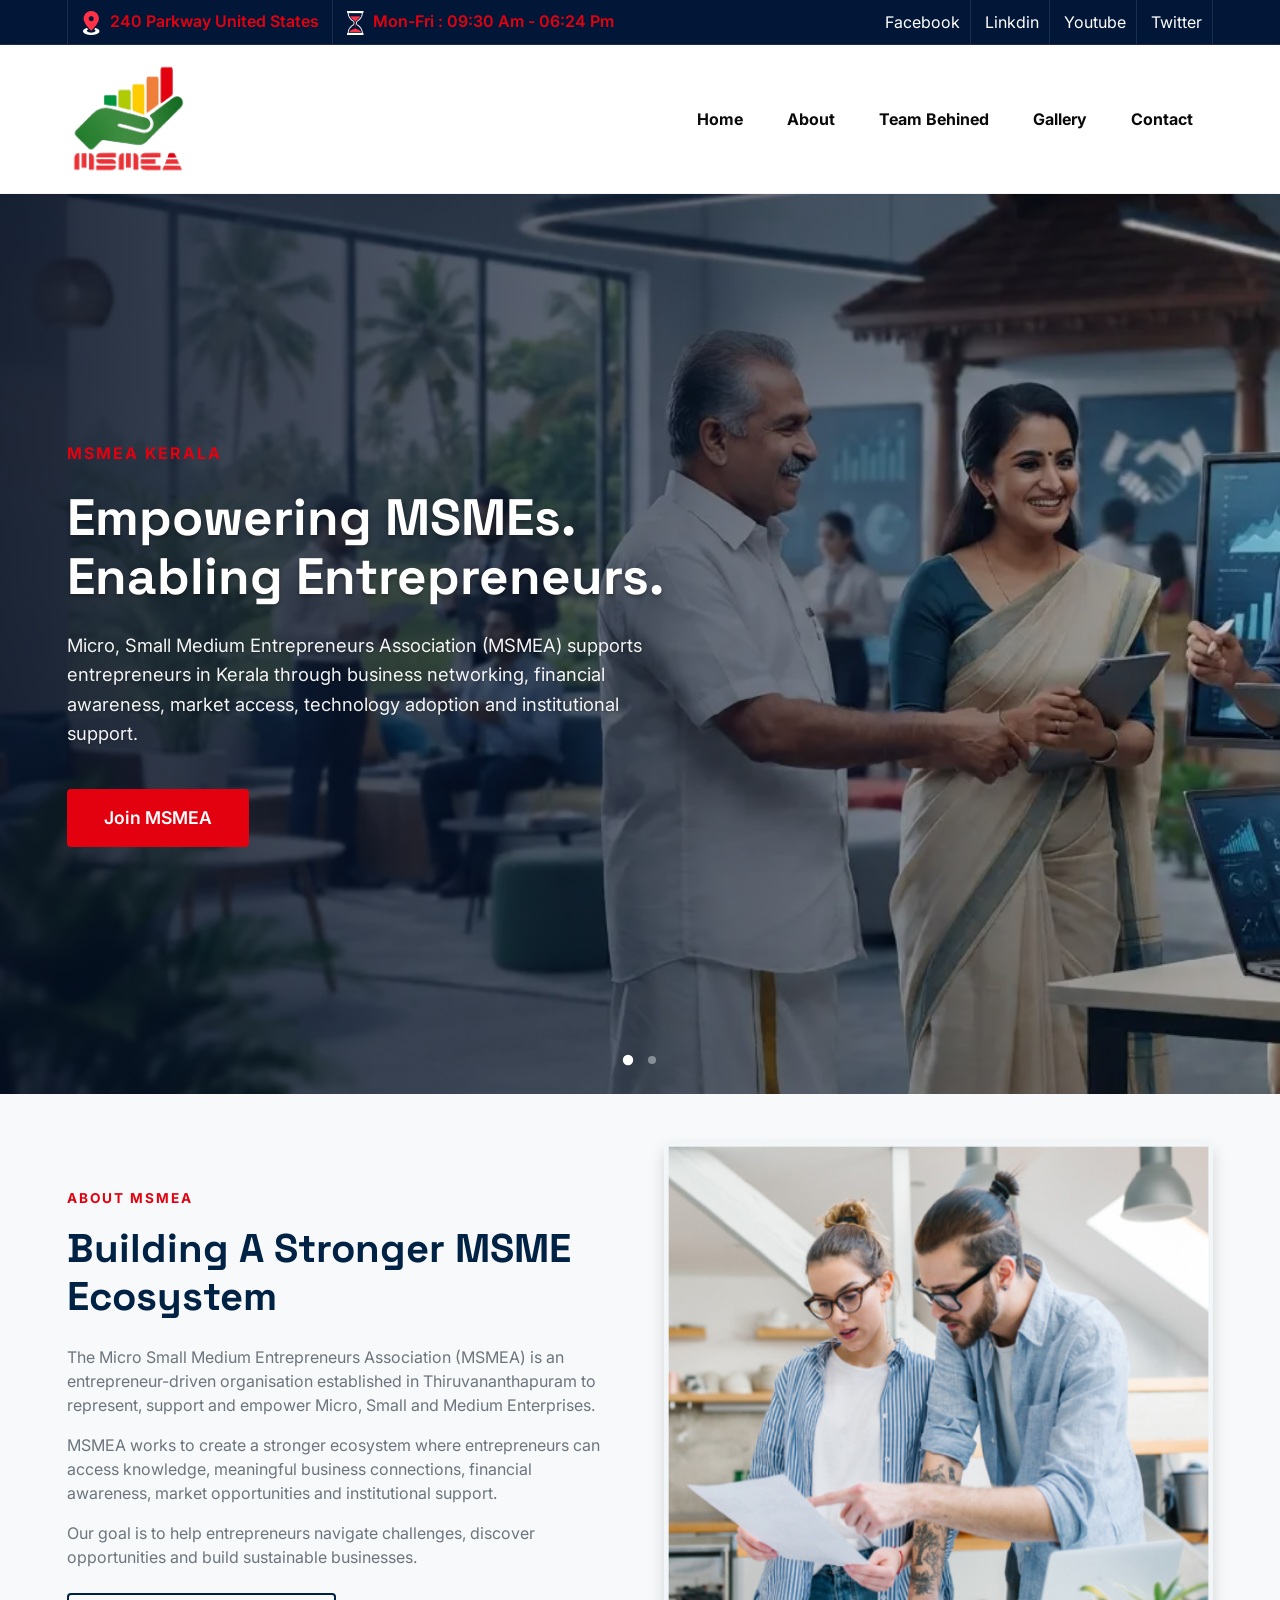
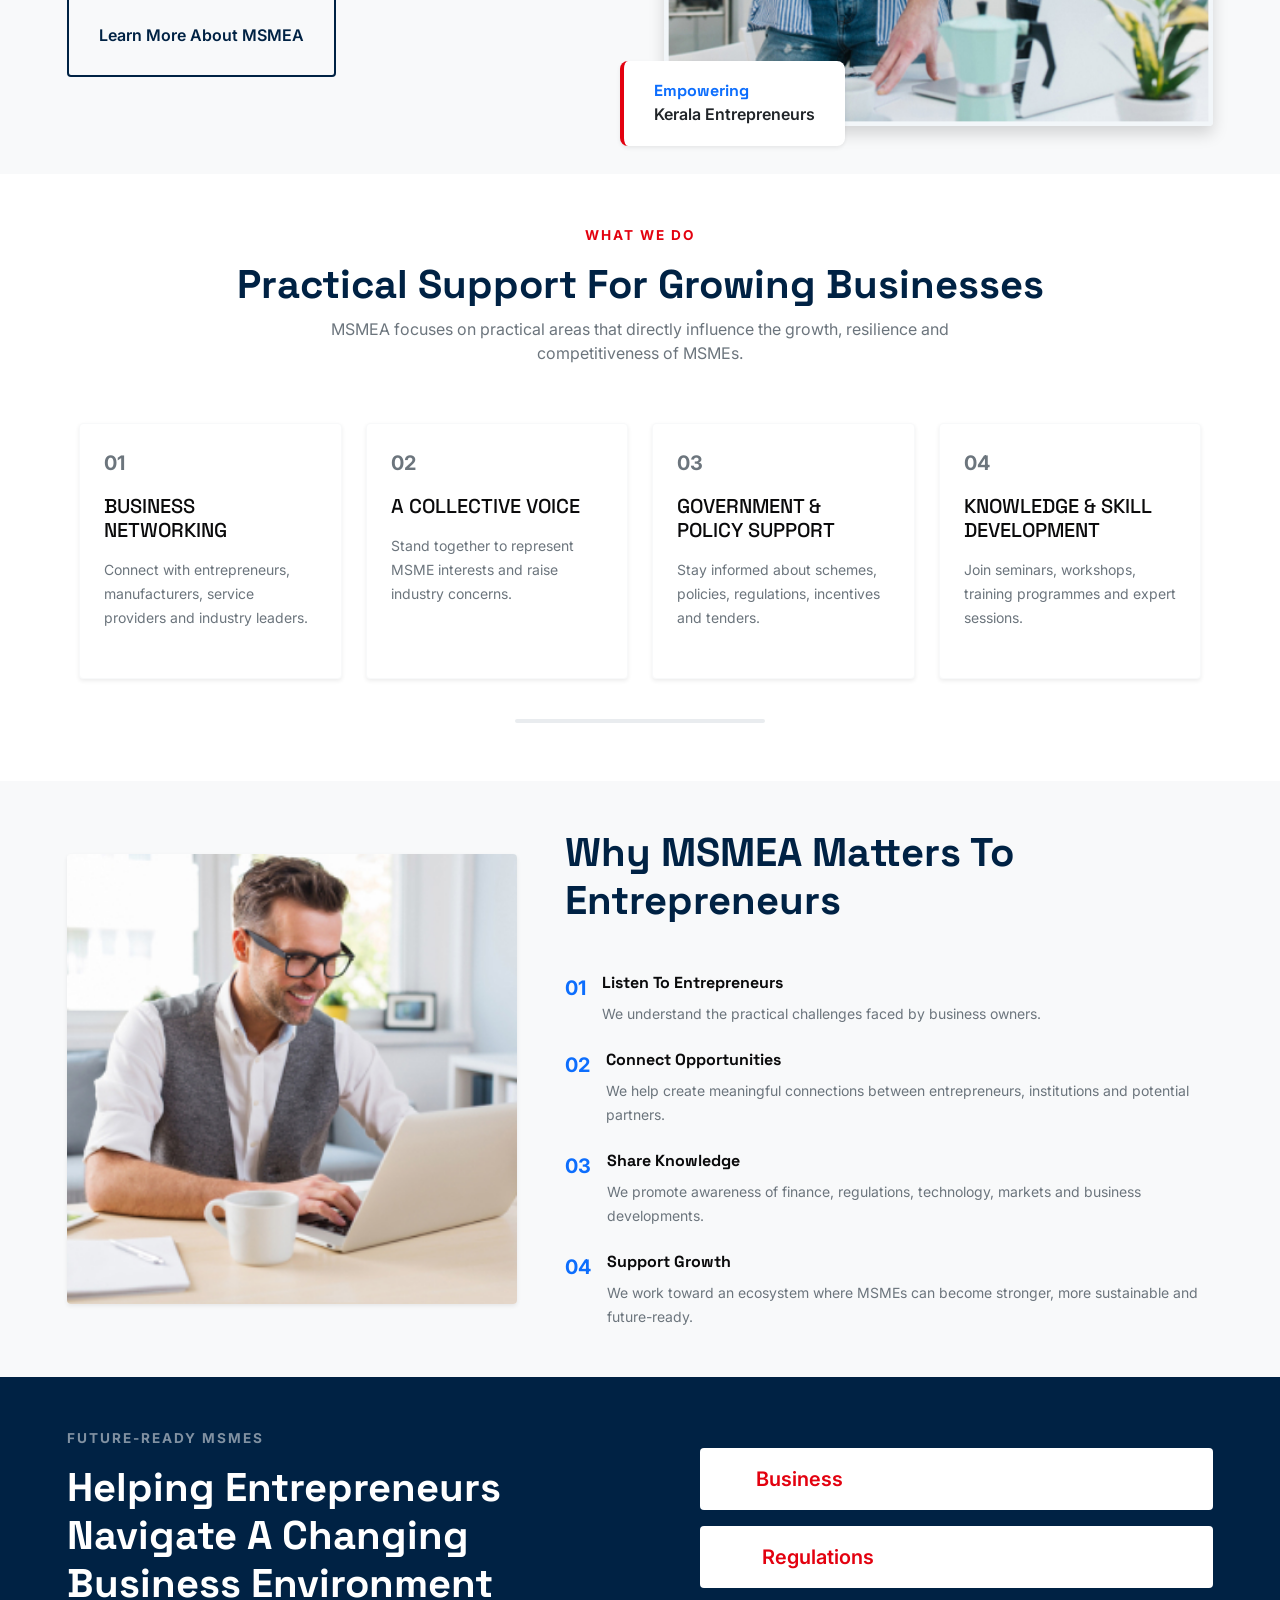
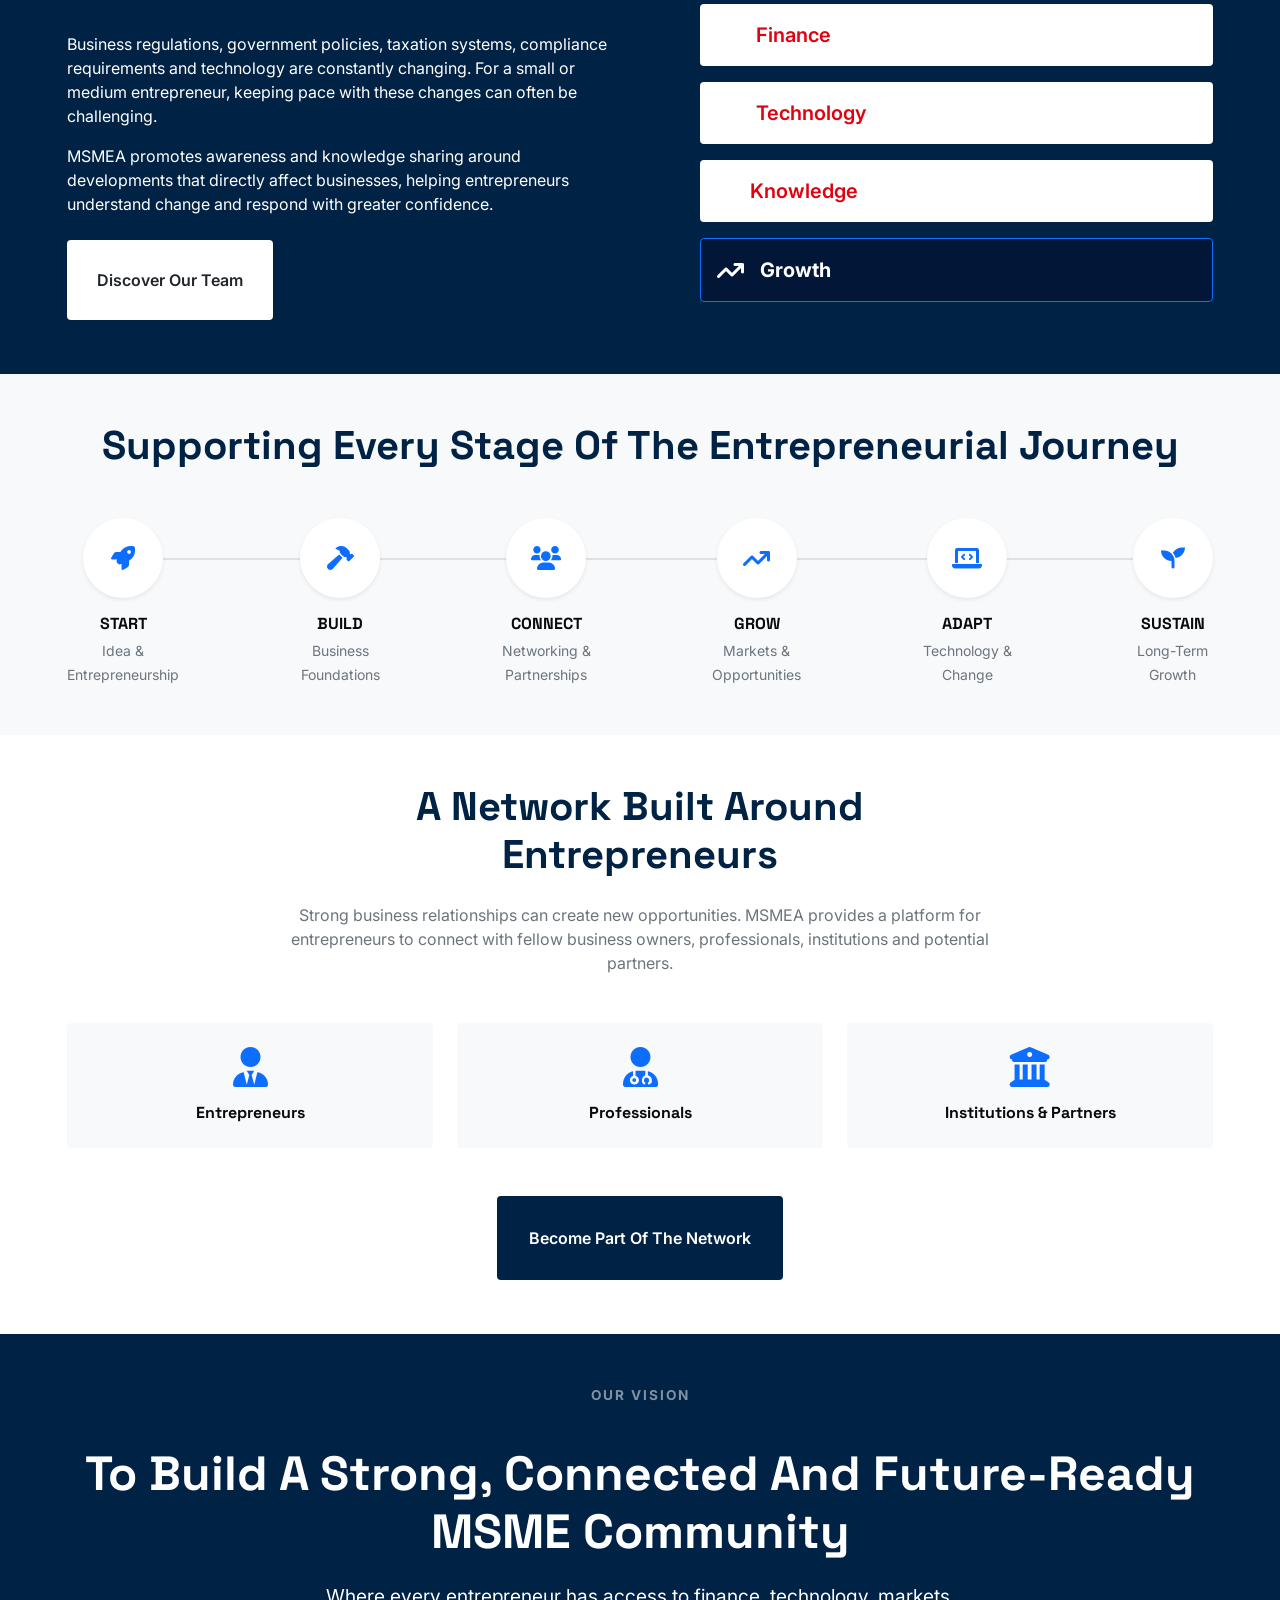
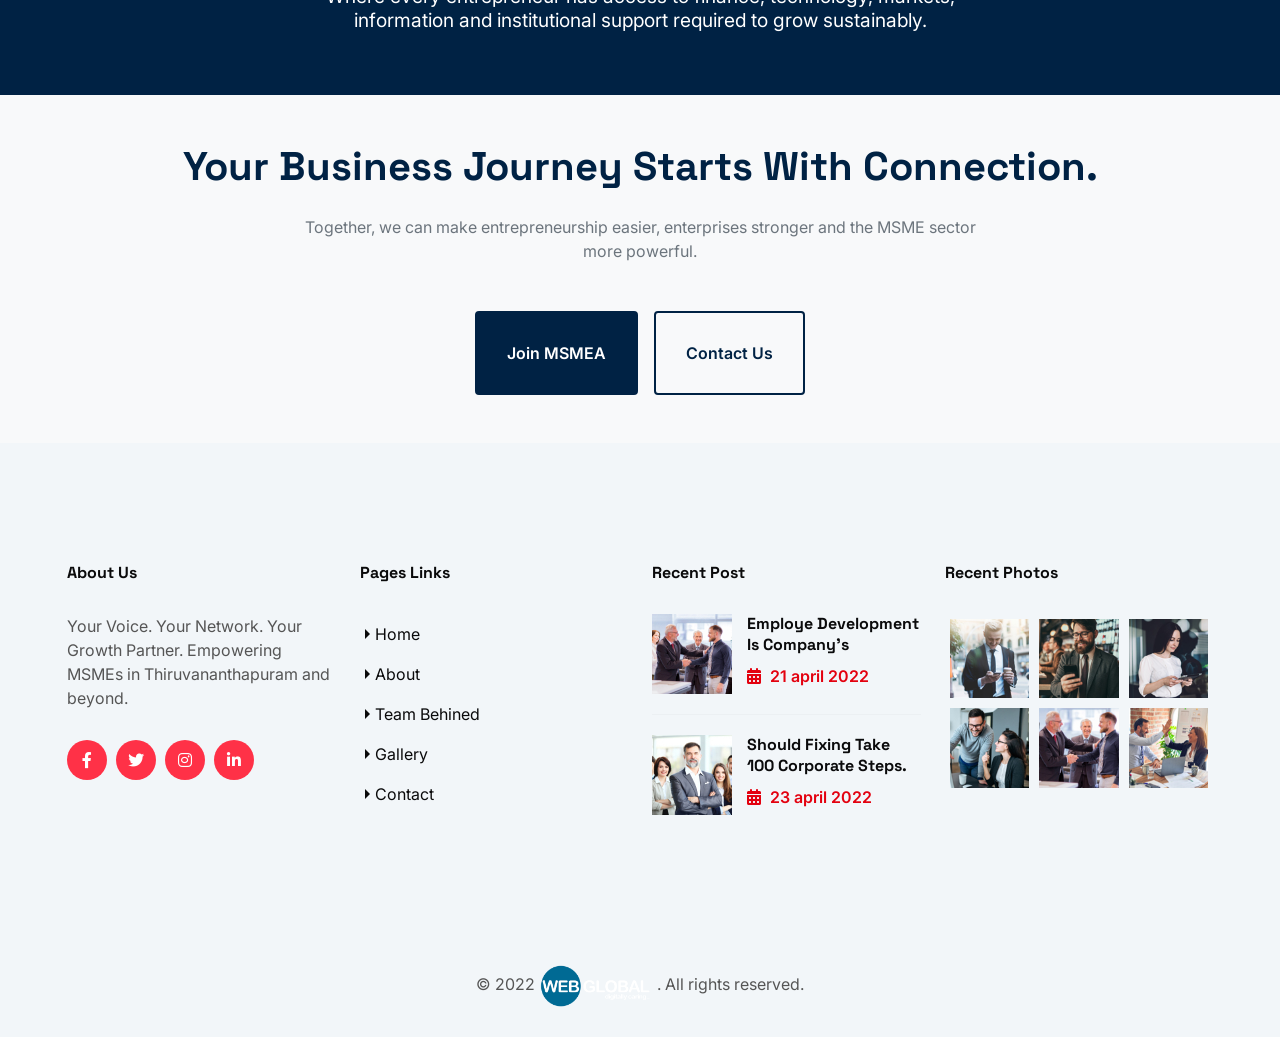
==== index.html @ 02229174 "Initial commit" ====
<!DOCTYPE html>
<html lang="en">


<head>
    <meta charset="UTF-8">
    <meta name="viewport" content="width=device-width, initial-scale=1.0">
    <!-- x-icon -->
    <link rel="shortcut icon" href="assets/images/favicon.png" type="image/x-icon">

    <!-- Other css -->
    <link rel="stylesheet" href="assets/css/animate.css">
    <link rel="stylesheet" href="assets/css/bootstrap.min.css">
    <link rel="stylesheet" href="assets/css/all.min.css">
    <link rel="stylesheet" href="assets/css/swiper.min.css">
    <link rel="stylesheet" href="assets/css/odometer.css">
    <link rel="stylesheet" href="assets/css/lightcase.css">
    <link rel="stylesheet" href="assets/css/style.css">
    <link rel="stylesheet" href="assets/css/styles.css">
    <link rel="stylesheet" href="assets/css/home-modern.css">
    <link href="https://unpkg.com/aos@2.3.1/dist/aos.css" rel="stylesheet">
    <title>MSME</title>
</head>

<body>
    <!-- preloader start here -->
    <div class="preloader">
        <div class="preloader-inner">
            <div class="preloader-icon">
                <span></span>
                <span></span>
            </div>
        </div>
    </div>
    <!-- preloader ending here -->



    <!-- ==========Header Section Starts Here========== -->
    <header class="header header__one header__three">
        <div class="header__top">
            <div class="container">
                <div class="row align-items-center">
                    <div class="col-xl-6 col-12">
                        <div class="info">
                            <ul>
                                <li>
                                    <img src="assets/images/header/icon/01.png" alt="icon" />
                                    <span>240 Parkway United States</span>
                                </li>
                                <li>
                                    <img src="assets/images/header/icon/02.png" alt="icon" />
                                    <span>Mon-Fri : 09:30 Am - 06:24 Pm</span>
                                </li>
                            </ul>
                        </div>
                    </div>
                    <div class="col-xl-6 col-12">
                        <div class="social text-xl-end">
                            <ul>
                                <li><a href="#">facebook</a></li>
                                <li><a href="#">linkdin</a></li>
                                <li><a href="#">youtube</a></li>
                                <li><a href="#">twitter</a></li>
                            </ul>
                        </div>
                    </div>
                </div>
            </div>
        </div>
        <div class="header__bottom">
            <div class="container">
                <div class="area">
                    <div class="logo">
                        <a href="index.html"><img src="assets/images/msma-logo.png" alt="logo" /></a>
                    </div>
                    <div class="main-menu">
                        <div class="menu">
                            <ul>
                                <li>
                                    <a href="index.html" class="active">Home</a>

                                </li>
                                <li>
                                    <a href="about.html" class="active">About</a>

                                </li>
                                <li>
                                    <a href="team-behined.html">Team Behined </a>

                                </li>
                                <li>
                                    <a href="gallery.html">Gallery</a>

                                </li>

                                <li><a href="contact.html">contact</a></li>
                            </ul>

                        </div>

                        <div class="header__bararea">
                            <div class="header__bar d-xl-none">
                                <span></span>
                                <span></span>
                                <span></span>
                            </div>
                            <div class="header__ellepsis d-xl-none">
                                <i class="fa-solid fa-circle-info"></i>
                            </div>
                        </div>
                    </div>
                </div>
            </div>
        </div>
    </header>
    <!-- ==========Header Section Ends Here========== -->




    <div class="home-v2" style="overflow: hidden;">
        <!-- 1. TOP HERO SECTION -->
        <section class="home-hero-v2">
            <!-- Background Slider Container -->
            <div class="home-hero-slider-v2">
                <div class="home-hero-slide-v2 active"
                    style="background-image: url('assets/images/banner/bg/banner1.webp');"></div>
                <div class="home-hero-slide-v2" style="background-image: url('assets/images/banner/bg/banner2.webp');">
                </div>

            </div>

            <div class="home-hero-overlay-v2"></div>

            <div class="container home-hero-content-container-v2">
                <div class="row w-100">
                    <div class="col-lg-8 col-md-10">
                        <div class="home-hero-content-v2">
                            <span class="home-hero-eyebrow-v2">MSMEA KERALA</span>
                            <h1 class="home-hero-title-v2">Empowering MSMEs.<br>Enabling Entrepreneurs.</h1>
                            <p class="home-hero-description-v2">
                                Micro, Small Medium Entrepreneurs Association (MSMEA) supports entrepreneurs in Kerala
                                through business networking, financial awareness, market access, technology adoption and
                                institutional support.
                            </p>
                            <a href="https://docs.google.com/forms/d/e/1FAIpQLSec-DgtlC5dnxUfc5IqlYOsoBCixpEGpBtj214XM6bbbioeFg/viewform"
                                target="_blank" class="home-hero-cta-v2">Join MSMEA</a>
                        </div>
                    </div>
                </div>
            </div>

            <!-- Minimal Slide Indicator -->
            <div class="home-hero-indicators-v2 position-absolute w-100 text-center">
                <button class="indicator-dot active" aria-label="Slide 1"></button>
                <button class="indicator-dot" aria-label="Slide 2"></button>

            </div>
        </section>

        <!-- 2. INTRODUCTION / ABOUT MSMEA -->
        <section class="about-preview-v2 py-5 bg-light">
            <div class="container">
                <div class="row align-items-center g-5">
                    <div class="col-lg-6" data-aos="fade-right">
                        <span class="section-eyebrow-v2">ABOUT MSMEA</span>
                        <h2 class="section-title-v2 mb-4">Building a Stronger MSME Ecosystem</h2>
                        <p class="section-text-v2 text-muted mb-3">
                            The Micro Small Medium Entrepreneurs Association (MSMEA) is an entrepreneur-driven
                            organisation established in Thiruvananthapuram to represent, support and empower Micro,
                            Small and Medium Enterprises.
                        </p>
                        <p class="section-text-v2 text-muted mb-3">
                            MSMEA works to create a stronger ecosystem where entrepreneurs can access knowledge,
                            meaningful business connections, financial awareness, market opportunities and institutional
                            support.
                        </p>
                        <p class="section-text-v2 text-muted mb-4">
                            Our goal is to help entrepreneurs navigate challenges, discover opportunities and build
                            sustainable businesses.
                        </p>
                        <a href="about.html" class="lab-btn outline-btn-v2">Learn More About MSMEA</a>
                    </div>
                    <div class="col-lg-6 position-relative" data-aos="fade-left">
                        <img src="assets/images/about/04.jpg" alt="About MSMEA" class="img-fluid rounded shadow w-100">
                        <div class="about-stat-v2 shadow-sm">
                            <h4 class="mb-0 text-primary">Empowering</h4>
                            <span class="text-dark">Kerala Entrepreneurs</span>
                        </div>
                    </div>
                </div>
            </div>
        </section>

        <!-- 3. WHAT MSMEA HELPS WITH -->
        <section class="services-v2 py-5">
            <div class="container">
                <div class="text-center mb-5" data-aos="fade-up">
                    <span class="section-eyebrow-v2">WHAT WE DO</span>
                    <h2 class="section-title-v2">Practical Support for Growing Businesses</h2>
                    <p class="text-muted mx-auto max-w-700">MSMEA focuses on practical areas that directly influence the
                        growth, resilience and competitiveness of MSMEs.</p>
                </div>
                <div class="what-we-do-slider-v2" data-aos="fade-up">
                    <div class="what-we-do-track-v2">
                        <div class="what-we-do-slide-v2">
                            <div class="service-card-v2 h-100 p-4 rounded bg-white shadow-sm border border-light">
                                <span class="service-num-v2 text-muted fs-5 fw-bold mb-3 d-block">01</span>
                                <h4 class="service-title-v2 h5 mb-3">BUSINESS NETWORKING</h4>
                                <p class="text-muted mb-0 small">Connect with entrepreneurs, manufacturers, service
                                    providers and industry leaders.</p>
                            </div>
                        </div>
                        <div class="what-we-do-slide-v2">
                            <div class="service-card-v2 h-100 p-4 rounded bg-white shadow-sm border border-light">
                                <span class="service-num-v2 text-muted fs-5 fw-bold mb-3 d-block">02</span>
                                <h4 class="service-title-v2 h5 mb-3">A COLLECTIVE VOICE</h4>
                                <p class="text-muted mb-0 small">Stand together to represent MSME interests and raise
                                    industry concerns.</p>
                            </div>
                        </div>
                        <div class="what-we-do-slide-v2">
                            <div class="service-card-v2 h-100 p-4 rounded bg-white shadow-sm border border-light">
                                <span class="service-num-v2 text-muted fs-5 fw-bold mb-3 d-block">03</span>
                                <h4 class="service-title-v2 h5 mb-3">GOVERNMENT & POLICY SUPPORT</h4>
                                <p class="text-muted mb-0 small">Stay informed about schemes, policies, regulations,
                                    incentives and tenders.</p>
                            </div>
                        </div>
                        <div class="what-we-do-slide-v2">
                            <div class="service-card-v2 h-100 p-4 rounded bg-white shadow-sm border border-light">
                                <span class="service-num-v2 text-muted fs-5 fw-bold mb-3 d-block">04</span>
                                <h4 class="service-title-v2 h5 mb-3">KNOWLEDGE & SKILL DEVELOPMENT</h4>
                                <p class="text-muted mb-0 small">Join seminars, workshops, training programmes and
                                    expert sessions.</p>
                            </div>
                        </div>
                        <div class="what-we-do-slide-v2">
                            <div class="service-card-v2 h-100 p-4 rounded bg-white shadow-sm border border-light">
                                <span class="service-num-v2 text-muted fs-5 fw-bold mb-3 d-block">05</span>
                                <h4 class="service-title-v2 h5 mb-3">MARKET & TRADE EXPOSURE</h4>
                                <p class="text-muted mb-0 small">Participate in exhibitions, trade fairs, business meets
                                    and buyer-seller meets.</p>
                            </div>
                        </div>
                        <div class="what-we-do-slide-v2">
                            <div class="service-card-v2 h-100 p-4 rounded bg-white shadow-sm border border-light">
                                <span class="service-num-v2 text-muted fs-5 fw-bold mb-3 d-block">06</span>
                                <h4 class="service-title-v2 h5 mb-3">COLLABORATION & COLLECTIVE STRENGTH</h4>
                                <p class="text-muted mb-0 small">Build partnerships through knowledge sharing, referrals
                                    and joint initiatives.</p>
                            </div>
                        </div>
                        <div class="what-we-do-slide-v2">
                            <div class="service-card-v2 h-100 p-4 rounded bg-white shadow-sm border border-light">
                                <span class="service-num-v2 text-muted fs-5 fw-bold mb-3 d-block">07</span>
                                <h4 class="service-title-v2 h5 mb-3">BUSINESS GROWTH</h4>
                                <p class="text-muted mb-0 small">Discover new markets, collaborations, suppliers,
                                    customers and business opportunities.</p>
                            </div>
                        </div>
                        <div class="what-we-do-slide-v2">
                            <div class="service-card-v2 h-100 p-4 rounded bg-white shadow-sm border border-light">
                                <span class="service-num-v2 text-muted fs-5 fw-bold mb-3 d-block">08</span>
                                <h4 class="service-title-v2 h5 mb-3">INDUSTRY EXPERTISE</h4>
                                <p class="text-muted mb-0 small">Interact with experienced entrepreneurs, consultants,
                                    professionals and officials.</p>
                            </div>
                        </div>
                        <div class="what-we-do-slide-v2">
                            <div class="service-card-v2 h-100 p-4 rounded bg-white shadow-sm border border-light">
                                <span class="service-num-v2 text-muted fs-5 fw-bold mb-3 d-block">09</span>
                                <h4 class="service-title-v2 h5 mb-3">BUSINESS VISIBILITY</h4>
                                <p class="text-muted mb-0 small">Promote your enterprise through association events and
                                    member-focused initiatives.</p>
                            </div>
                        </div>
                        <div class="what-we-do-slide-v2">
                            <div class="service-card-v2 h-100 p-4 rounded bg-white shadow-sm border border-light">
                                <span class="service-num-v2 text-muted fs-5 fw-bold mb-3 d-block">10</span>
                                <h4 class="service-title-v2 h5 mb-3">RECOGNITION & OPPORTUNITIES</h4>
                                <p class="text-muted mb-0 small">Access platforms that recognize MSME achievements,
                                    innovation and contribution.</p>
                            </div>
                        </div>
                    </div>
                    <div class="what-we-do-progress-container-v2">
                        <div class="what-we-do-progress-bar-v2"></div>
                    </div>
                </div>
            </div>
        </section>

        <!-- 4. WHY MSMEA -->
        <section class="why-msmea-v2 py-5 bg-light">
            <div class="container">
                <div class="row align-items-center g-5">
                    <div class="col-lg-5 order-2 order-lg-1" data-aos="fade-right">
                        <img src="assets/images/about/05.jpg" alt="Why MSMEA" class="img-fluid rounded shadow-sm w-100">
                    </div>
                    <div class="col-lg-7 order-1 order-lg-2" data-aos="fade-left">
                        <h2 class="section-title-v2 mb-5">Why MSMEA Matters to Entrepreneurs</h2>
                        <div class="why-list-v2">
                            <div class="why-item-v2 d-flex mb-4">
                                <div class="why-num-v2 text-primary me-3 fs-5 fw-bold">01</div>
                                <div>
                                    <h5 class="mb-2">Listen to Entrepreneurs</h5>
                                    <p class="text-muted small mb-0">We understand the practical challenges faced by
                                        business owners.</p>
                                </div>
                            </div>
                            <div class="why-item-v2 d-flex mb-4">
                                <div class="why-num-v2 text-primary me-3 fs-5 fw-bold">02</div>
                                <div>
                                    <h5 class="mb-2">Connect Opportunities</h5>
                                    <p class="text-muted small mb-0">We help create meaningful connections between
                                        entrepreneurs, institutions and potential partners.</p>
                                </div>
                            </div>
                            <div class="why-item-v2 d-flex mb-4">
                                <div class="why-num-v2 text-primary me-3 fs-5 fw-bold">03</div>
                                <div>
                                    <h5 class="mb-2">Share Knowledge</h5>
                                    <p class="text-muted small mb-0">We promote awareness of finance, regulations,
                                        technology, markets and business developments.</p>
                                </div>
                            </div>
                            <div class="why-item-v2 d-flex">
                                <div class="why-num-v2 text-primary me-3 fs-5 fw-bold">04</div>
                                <div>
                                    <h5 class="mb-2">Support Growth</h5>
                                    <p class="text-muted small mb-0">We work toward an ecosystem where MSMEs can become
                                        stronger, more sustainable and future-ready.</p>
                                </div>
                            </div>
                        </div>
                    </div>
                </div>
            </div>
        </section>

        <!-- 5. FUTURE-READY MSMEs -->
        <section class="future-ready-v2 py-5 text-white">
            <div class="container position-relative z-index-1">
                <div class="row align-items-center">
                    <div class="col-lg-6 mb-5 mb-lg-0" data-aos="fade-right">
                        <span class="section-eyebrow-v2 text-white-50">FUTURE-READY MSMEs</span>
                        <h2 class="section-title-v2 text-white mb-4">Helping Entrepreneurs Navigate a Changing Business
                            Environment</h2>
                        <p class="text-white-75 mb-3">
                            Business regulations, government policies, taxation systems, compliance requirements and
                            technology are constantly changing. For a small or medium entrepreneur, keeping pace with
                            these changes can often be challenging.
                        </p>
                        <p class="text-white-75 mb-4">
                            MSMEA promotes awareness and knowledge sharing around developments that directly affect
                            businesses, helping entrepreneurs understand change and respond with greater confidence.
                        </p>
                        <a href="team-behined.html" class="lab-btn primary-btn-v2 bg-white text-dark border-0">Discover
                            Our Team</a>
                    </div>
                    <div class="col-lg-6" data-aos="fade-left">
                        <div class="progression-v2 d-flex flex-column gap-3 ms-lg-5">
                            <div
                                class="progression-item-v2 p-3 rounded bg-white bg-opacity-10 d-flex align-items-center">
                                <i class="fa-solid fa-briefcase me-3 fs-4 text-white-50"></i> <span
                                    class="fs-5 fw-medium">Business</span>
                            </div>
                            <div
                                class="progression-item-v2 p-3 rounded bg-white bg-opacity-10 d-flex align-items-center">
                                <i class="fa-solid fa-scale-balanced me-3 fs-4 text-white-50"></i> <span
                                    class="fs-5 fw-medium">Regulations</span>
                            </div>
                            <div
                                class="progression-item-v2 p-3 rounded bg-white bg-opacity-10 d-flex align-items-center">
                                <i class="fa-solid fa-chart-line me-3 fs-4 text-white-50"></i> <span
                                    class="fs-5 fw-medium">Finance</span>
                            </div>
                            <div
                                class="progression-item-v2 p-3 rounded bg-white bg-opacity-10 d-flex align-items-center">
                                <i class="fa-solid fa-microchip me-3 fs-4 text-white-50"></i> <span
                                    class="fs-5 fw-medium">Technology</span>
                            </div>
                            <div
                                class="progression-item-v2 p-3 rounded bg-white bg-opacity-10 d-flex align-items-center">
                                <i class="fa-solid fa-lightbulb me-3 fs-4 text-white-50"></i> <span
                                    class="fs-5 fw-medium">Knowledge</span>
                            </div>
                            <div
                                class="progression-item-v2 p-3 rounded bg-white bg-opacity-10 d-flex align-items-center bg-primary border border-primary">
                                <i class="fa-solid fa-arrow-trend-up me-3 fs-4 text-white"></i> <span
                                    class="fs-5 fw-bold text-white">Growth</span>
                            </div>
                        </div>
                    </div>
                </div>
            </div>
        </section>

        <!-- 6. OUR FOCUS AREAS -->
        <section class="focus-areas-v2 py-5 bg-light">
            <div class="container text-center">
                <h2 class="section-title-v2 mb-5" data-aos="fade-up">Supporting Every Stage of the Entrepreneurial
                    Journey</h2>

                <div
                    class="timeline-v2 d-flex flex-column flex-lg-row justify-content-between align-items-center align-items-lg-start position-relative">
                    <div class="timeline-line-v2 d-none d-lg-block position-absolute"></div>

                    <div class="timeline-item-v2 text-center mb-4 mb-lg-0" data-aos="zoom-in" data-aos-delay="0">
                        <div
                            class="timeline-icon-v2 bg-white shadow-sm rounded-circle d-flex align-items-center justify-content-center mx-auto mb-3 position-relative z-index-1">
                            <i class="fa-solid fa-rocket text-primary fs-4"></i>
                        </div>
                        <h6 class="mb-1 fw-bold">START</h6>
                        <p class="small text-muted mb-0">Idea &<br>Entrepreneurship</p>
                    </div>

                    <div class="timeline-item-v2 text-center mb-4 mb-lg-0" data-aos="zoom-in" data-aos-delay="100">
                        <div
                            class="timeline-icon-v2 bg-white shadow-sm rounded-circle d-flex align-items-center justify-content-center mx-auto mb-3 position-relative z-index-1">
                            <i class="fa-solid fa-hammer text-primary fs-4"></i>
                        </div>
                        <h6 class="mb-1 fw-bold">BUILD</h6>
                        <p class="small text-muted mb-0">Business<br>Foundations</p>
                    </div>

                    <div class="timeline-item-v2 text-center mb-4 mb-lg-0" data-aos="zoom-in" data-aos-delay="200">
                        <div
                            class="timeline-icon-v2 bg-white shadow-sm rounded-circle d-flex align-items-center justify-content-center mx-auto mb-3 position-relative z-index-1">
                            <i class="fa-solid fa-users text-primary fs-4"></i>
                        </div>
                        <h6 class="mb-1 fw-bold">CONNECT</h6>
                        <p class="small text-muted mb-0">Networking &<br>Partnerships</p>
                    </div>

                    <div class="timeline-item-v2 text-center mb-4 mb-lg-0" data-aos="zoom-in" data-aos-delay="300">
                        <div
                            class="timeline-icon-v2 bg-white shadow-sm rounded-circle d-flex align-items-center justify-content-center mx-auto mb-3 position-relative z-index-1">
                            <i class="fa-solid fa-arrow-trend-up text-primary fs-4"></i>
                        </div>
                        <h6 class="mb-1 fw-bold">GROW</h6>
                        <p class="small text-muted mb-0">Markets &<br>Opportunities</p>
                    </div>

                    <div class="timeline-item-v2 text-center mb-4 mb-lg-0" data-aos="zoom-in" data-aos-delay="400">
                        <div
                            class="timeline-icon-v2 bg-white shadow-sm rounded-circle d-flex align-items-center justify-content-center mx-auto mb-3 position-relative z-index-1">
                            <i class="fa-solid fa-laptop-code text-primary fs-4"></i>
                        </div>
                        <h6 class="mb-1 fw-bold">ADAPT</h6>
                        <p class="small text-muted mb-0">Technology &<br>Change</p>
                    </div>

                    <div class="timeline-item-v2 text-center mb-4 mb-lg-0" data-aos="zoom-in" data-aos-delay="500">
                        <div
                            class="timeline-icon-v2 bg-white shadow-sm rounded-circle d-flex align-items-center justify-content-center mx-auto mb-3 position-relative z-index-1">
                            <i class="fa-solid fa-seedling text-primary fs-4"></i>
                        </div>
                        <h6 class="mb-1 fw-bold">SUSTAIN</h6>
                        <p class="small text-muted mb-0">Long-Term<br>Growth</p>
                    </div>
                </div>
            </div>
        </section>

        <!-- 7. MSMEA COMMUNITY / NETWORK -->
        <section class="network-v2 py-5">
            <div class="container text-center">
                <div class="mb-5 mx-auto max-w-700" data-aos="fade-up">
                    <h2 class="section-title-v2 mb-4">A Network Built Around Entrepreneurs</h2>
                    <p class="text-muted">
                        Strong business relationships can create new opportunities. MSMEA provides a platform for
                        entrepreneurs to connect with fellow business owners, professionals, institutions and potential
                        partners.
                    </p>
                </div>

                <div class="row justify-content-center g-4 mb-5">
                    <div class="col-md-4" data-aos="fade-up" data-aos-delay="0">
                        <div class="network-block-v2 p-4 bg-light rounded text-center h-100">
                            <i class="fa-solid fa-user-tie fs-1 text-primary mb-3"></i>
                            <h5 class="mb-0">Entrepreneurs</h5>
                        </div>
                    </div>
                    <div class="col-md-4" data-aos="fade-up" data-aos-delay="100">
                        <div class="network-block-v2 p-4 bg-light rounded text-center h-100">
                            <i class="fa-solid fa-user-doctor fs-1 text-primary mb-3"></i>
                            <h5 class="mb-0">Professionals</h5>
                        </div>
                    </div>
                    <div class="col-md-4" data-aos="fade-up" data-aos-delay="200">
                        <div class="network-block-v2 p-4 bg-light rounded text-center h-100">
                            <i class="fa-solid fa-building-columns fs-1 text-primary mb-3"></i>
                            <h5 class="mb-0">Institutions & Partners</h5>
                        </div>
                    </div>
                </div>

                <a href="https://docs.google.com/forms/d/e/1FAIpQLSec-DgtlC5dnxUfc5IqlYOsoBCixpEGpBtj214XM6bbbioeFg/viewform"
                    target="_blank" class="lab-btn primary-btn-v2" data-aos="fade-up">Become Part of the Network</a>
            </div>
        </section>

        <!-- 8. OUR VISION -->
        <section class="vision-v2 py-5 text-white text-center position-relative">
            <div class="container position-relative z-index-1">
                <span class="section-eyebrow-v2 text-white-50" data-aos="fade-up">OUR VISION</span>
                <h2 class="vision-title-v2 text-white my-4 mx-auto" data-aos="fade-up" data-aos-delay="100">To Build a
                    Strong, Connected and Future-Ready MSME Community</h2>
                <p class="vision-text-v2 text-white-75 mx-auto max-w-700" data-aos="fade-up" data-aos-delay="200">
                    Where every entrepreneur has access to finance, technology, markets, information and institutional
                    support required to grow sustainably.
                </p>
            </div>
            <div class="vision-bg-pattern position-absolute w-100 h-100 top-0 start-0 opacity-10"></div>
        </section>

        <!-- 9. CALL TO ACTION -->
        <section class="cta-v2 py-5 bg-light text-center">
            <div class="container" data-aos="zoom-in">
                <h2 class="section-title-v2 mb-4">Your Business Journey Starts With Connection.</h2>
                <p class="text-muted mx-auto max-w-700 mb-5">
                    Together, we can make entrepreneurship easier, enterprises stronger and the MSME sector more
                    powerful.
                </p>
                <div class="d-flex gap-3 justify-content-center flex-wrap">
                    <a href="#" class="lab-btn primary-btn-v2">Join MSMEA</a>
                    <a href="contact.html" class="lab-btn outline-btn-v2">Contact Us</a>
                </div>
            </div>
        </section>
    </div>

    <!-- ==========Footer Section Starts Here========== -->
    <footer class="footer">
        <div class="footer__top padding-tb bg-color overflow-hidden">
            <div class="container">
                <div class="row g-5 g-lg-4">
                    <div class="col-lg-3 col-sm-6 col-12">
                        <div class="footer__about">
                            <div class="footer__title">
                                <h5>about us</h5>
                            </div>
                            <p>Your Voice. Your Network. Your Growth Partner. Empowering MSMEs in Thiruvananthapuram and
                                beyond. </p>
                            <ul>
                                <li><a href="#"><i class="fa-brands fa-facebook-f"></i></a></li>
                                <li><a href="#"><i class="fa-brands fa-twitter"></i></a></li>
                                <li><a href="#"><i class="fa-brands fa-instagram"></i></a></li>
                                <li><a href="#"><i class="fa-brands fa-linkedin-in"></i></a></li>
                            </ul>
                        </div>
                    </div>
                    <div class="col-lg-3 col-sm-6 col-12">
                        <div class="footer__page">
                            <div class="footer__title">
                                <h5>Pages Links</h5>
                            </div>
                            <div class="footer__wrapper">
                                <ul class="nav-foot">
                                    <li><a href="/">home </a></li>
                                    <li><a href="about.html">about </a></li>
                                    <li><a href="team-behined.html">Team Behined </a></li>
                                    <li><a href="gallery.html">gallery</a></li>

                                    <li><a href="#">Contact</a></li>

                                </ul>
                            </div>
                        </div>
                    </div>
                    <div class="col-lg-3 col-sm-6 col-12">
                        <div class="footer__post">
                            <div class="footer__title">
                                <h5>Recent Post</h5>
                            </div>
                            <div class="footer__wrapper">
                                <ul>
                                    <li>
                                        <div class="thumb">
                                            <a href="blog-sing.html"><img src="assets/images/blog/recentpost/01.jpg"
                                                    alt="recentpost" /></a>
                                        </div>
                                        <div class="content">
                                            <h6><a href="blog-single.html">Employe development is company’s</a></h6>
                                            <span class="date"><i class="fa-solid fa-calendar-days"></i> 21 april
                                                2022</span>
                                        </div>
                                    </li>
                                    <li>
                                        <div class="thumb">
                                            <a href="blog-sing.html"><img src="assets/images/blog/recentpost/02.jpg"
                                                    alt="recentpost" /></a>
                                        </div>
                                        <div class="content">
                                            <h6><a href="blog-single.html">Should fixing take 100 corporate steps.</a>
                                            </h6>
                                            <span class="date"><i class="fa-solid fa-calendar-days"></i> 23 april
                                                2022</span>
                                        </div>
                                    </li>
                                </ul>
                            </div>
                        </div>
                    </div>
                    <div class="col-lg-3 col-sm-6 col-12">
                        <div class="footer__gallery">
                            <div class="footer__title">
                                <h5>Recent Photos</h5>
                            </div>
                            <div class="footer__wrapper">
                                <ul>
                                    <li><a href="assets/images/footer/gallery/01.jpg" data-rel="lightcase"><img
                                                src="assets/images/footer/gallery/01.jpg" alt="gallery thumb" /></a>
                                    </li>
                                    <li><a href="assets/images/footer/gallery/02.jpg" data-rel="lightcase"><img
                                                src="assets/images/footer/gallery/02.jpg" alt="gallery thumb" /></a>
                                    </li>
                                    <li><a href="assets/images/footer/gallery/03.jpg" data-rel="lightcase"><img
                                                src="assets/images/footer/gallery/03.jpg" alt="gallery thumb" /></a>
                                    </li>
                                    <li><a href="assets/images/footer/gallery/04.jpg" data-rel="lightcase"><img
                                                src="assets/images/footer/gallery/04.jpg" alt="gallery thumb" /></a>
                                    </li>
                                    <li><a href="assets/images/footer/gallery/05.jpg" data-rel="lightcase"><img
                                                src="assets/images/footer/gallery/05.jpg" alt="gallery thumb" /></a>
                                    </li>
                                    <li><a href="assets/images/footer/gallery/06.jpg" data-rel="lightcase"><img
                                                src="assets/images/footer/gallery/06.jpg" alt="gallery thumb" /></a>
                                    </li>
                                </ul>
                            </div>
                        </div>
                    </div>
                </div>
            </div>
        </div>
        <div class="footer__bottom">
            <div class="container">
                <div class="footer__copytext text-center">
                    <p>&copy; 2022 <a href="https://www.webgbl.com/">
                            <img src="assets/images/webgbl-logo.png" class="copywrite-logo" />
                        </a>. All rights reserved.</p>
                </div>
            </div>
        </div>
    </footer>
    <!-- ==========Footer Section Ends Here========== -->







    <!-- scrollToTop start here -->
    <a href="#" class="scrollToTop"><i class="fa-solid fa-arrow-turn-up"></i></a>
    <!-- scrollToTop ending here -->




    <!-- All Scripts -->
    <script src="assets/js/jquery.js"></script>
    <script src="assets/js/bootstrap.bundle.min.js"></script>
    <script src="assets/js/waypoints.min.js"></script>
    <script src="assets/js/swiper.min.js"></script>
    <script src="assets/js/jquery.counterup.min.js"></script>
    <script src="assets/js/circularProgressBar.min.js"></script>
    <script src="assets/js/wow.min.js"></script>
    <script src="assets/js/isotope.pkgd.min.js"></script>
    <script src="assets/js/viewport.jquery.js"></script>
    <script src="assets/js/odometer.min.js"></script>
    <script src="assets/js/lightcase.js"></script>
    <script src="assets/js/functions.js"></script>
    <script src="https://unpkg.com/aos@2.3.1/dist/aos.js"></script>
    <script>
        document.addEventListener("DOMContentLoaded", function () {
            if (typeof AOS !== 'undefined') {
                AOS.init({
                    duration: 700,
                    easing: 'ease-out-cubic',
                    once: true,
                    offset: 80,
                    mirror: false,
                    disable: window.matchMedia('(prefers-reduced-motion: reduce)').matches
                });
            }

            // Hero Slider v2 Script
            const slides = document.querySelectorAll('.home-hero-slide-v2');
            const indicators = document.querySelectorAll('.home-hero-indicators-v2 .indicator-dot');
            let currentSlide = 0;
            let slideInterval;

            if (slides.length > 0) {
                function showSlide(index) {
                    slides.forEach(s => s.classList.remove('active'));
                    indicators.forEach(i => i.classList.remove('active'));
                    slides[index].classList.add('active');
                    indicators[index].classList.add('active');
                    currentSlide = index;
                }

                function nextSlide() {
                    let next = (currentSlide + 1) % slides.length;
                    showSlide(next);
                }

                slideInterval = setInterval(nextSlide, 5000);

                indicators.forEach((indicator, index) => {
                    indicator.addEventListener('click', () => {
                        clearInterval(slideInterval);
                        showSlide(index);
                        slideInterval = setInterval(nextSlide, 5000);
                    });
                });
            }
            // What We Do Slider v2 Script
            const wwdSlider = document.querySelector('.what-we-do-slider-v2');
            if (wwdSlider) {
                const track = wwdSlider.querySelector('.what-we-do-track-v2');
                const slides = Array.from(track.children);
                const progressBar = wwdSlider.querySelector('.what-we-do-progress-bar-v2');

                let currentWwdIndex = 0;
                let slidesPerView = 4;
                let autoPlayInterval;

                function updateSlidesPerView() {
                    const width = window.innerWidth;
                    if (width < 768) slidesPerView = 1;
                    else if (width < 992) slidesPerView = 2;
                    else slidesPerView = 4;

                    const slideWidth = 100 / slidesPerView;
                    slides.forEach(slide => {
                        slide.style.flex = `0 0 ${slideWidth}%`;
                        slide.style.maxWidth = `${slideWidth}%`;
                    });

                    // Ensure we don't go out of bounds on resize
                    const maxIndex = slides.length - slidesPerView;
                    if (currentWwdIndex > maxIndex) {
                        currentWwdIndex = Math.max(0, maxIndex);
                    }
                    updateSlider();
                }

                function updateSlider() {
                    const maxIndex = slides.length - slidesPerView;
                    const safeIndex = Math.min(Math.max(currentWwdIndex, 0), maxIndex);

                    const slideWidth = 100 / slidesPerView;
                    track.style.transform = `translateX(-${safeIndex * slideWidth}%)`;

                    // Update Progress bar (0 to 1 ratio)
                    const progress = maxIndex > 0 ? (safeIndex / maxIndex) : 1;
                    progressBar.style.width = `${progress * 100}%`;
                }

                function nextWwdSlide() {
                    const maxIndex = slides.length - slidesPerView;
                    if (currentWwdIndex < maxIndex) {
                        currentWwdIndex++;
                    } else {
                        currentWwdIndex = 0; // loop back
                    }
                    updateSlider();
                }

                function prevWwdSlide() {
                    if (currentWwdIndex > 0) {
                        currentWwdIndex--;
                    } else {
                        currentWwdIndex = slides.length - slidesPerView;
                    }
                    updateSlider();
                }

                function startAutoPlay() {
                    clearInterval(autoPlayInterval);
                    autoPlayInterval = setInterval(nextWwdSlide, 5000);
                }

                let startX = 0;
                let isDragging = false;

                track.addEventListener('touchstart', (e) => {
                    startX = e.touches[0].clientX;
                    isDragging = true;
                    clearInterval(autoPlayInterval);
                }, { passive: true });

                track.addEventListener('touchmove', (e) => {
                    if (!isDragging) return;
                }, { passive: true });

                track.addEventListener('touchend', (e) => {
                    if (!isDragging) return;
                    let endX = e.changedTouches[0].clientX;
                    let diffX = startX - endX;

                    if (diffX > 50) {
                        nextWwdSlide();
                    } else if (diffX < -50) {
                        prevWwdSlide();
                    }
                    isDragging = false;
                    startAutoPlay();
                });

                window.addEventListener('resize', updateSlidesPerView);
                updateSlidesPerView();
                startAutoPlay();
            }
        });
    </script>
</body>

</html>
---- assets/css/lightcase.css ----
/**
 * Lightcase - jQuery Plugin
 * The smart and flexible Lightbox Plugin.
 *
 * @author		Cornel Boppart <cornel@bopp-art.com>
 * @copyright	Author
 *
 * @version		2.5.0 (11/03/2018)
 */
/**
 * Lightcase settings
 *
 * Note: Override default settings for your project without touching this source code by simply
 * defining those variables within a SASS map called '$lightcase-custom'.
 *
 * // Example usage
 * $lightcase-custom: (
 *   'breakpoint': 768px
 * );
 */
 @font-face {
    font-family: 'lightcase';
    src: url("../fonts/lightcaseeead.eot?55356177");
    src: url("../fonts/lightcaseeead.eot?55356177#iefix") format("embedded-opentype"), url("../fonts/lightcaseeead.woff?55356177") format("woff"), url("../fonts/lightcaseeead.ttf?55356177") format("truetype"), url("../fonts/lightcaseeead.svg?55356177#lightcase") format("svg");
    font-weight: normal;
    font-style: normal;
  }
  /* line 12, ../scss/components/fonts/_font-lightcase.scss */
  [class*='lightcase-icon-']:before {
    font-family: 'lightcase', sans-serif;
    font-style: normal;
    font-weight: normal;
    speak: none;
    display: inline-block;
    text-decoration: inherit;
    width: 1em;
    text-align: center;
    /* For safety - reset parent styles, that can break glyph codes*/
    font-variant: normal;
    text-transform: none;
    /* fix buttons height, for twitter bootstrap */
    line-height: 1em;
    /* Uncomment for 3D effect */
    /* text-shadow: 1px 1px 1px rgba(127, 127, 127, 0.3); */
  }
  
  /* Codes */
  /* line 35, ../scss/components/fonts/_font-lightcase.scss */
  .lightcase-icon-play:before {
    content: '\e800';
  }
  
  /* line 36, ../scss/components/fonts/_font-lightcase.scss */
  .lightcase-icon-pause:before {
    content: '\e801';
  }
  
  /* line 37, ../scss/components/fonts/_font-lightcase.scss */
  .lightcase-icon-close:before {
    content: '\e802';
  }
  
  /* line 38, ../scss/components/fonts/_font-lightcase.scss */
  .lightcase-icon-prev:before {
    content: '\e803';
  }
  
  /* line 39, ../scss/components/fonts/_font-lightcase.scss */
  .lightcase-icon-next:before {
    content: '\e804';
  }
  
  /* line 40, ../scss/components/fonts/_font-lightcase.scss */
  .lightcase-icon-spin:before {
    content: '\e805';
  }
  
  /**
   * Mixin providing icon defaults to be used on top of font-lightcase.
   *
   * Example usage:
   * @include icon(#e9e9e9)
   */
  /**
   * Mixin providing icon defaults including a hover status to be used
   * on top of font-lightcase.
   *
   * Example usage:
   * @include icon-hover(#e9e9e9, #fff)
   */
  /**
   * Provides natural content overflow behavior and scrolling support
   * even so for touch devices.
   *
   * Example usage:
   * @include overflow()
   */
  /**
   * Neutralizes/resets dimensions including width, height, position as well as margins,
   * paddings and styles. Used to enforce a neutral and unstyled look and behavoir!
   *
   * Example usage:
   * @include clear(true)
   *
   * @param boolean $important
   */
  @-webkit-keyframes lightcase-spin {
    0% {
      -webkit-transform: rotate(0deg);
      -moz-transform: rotate(0deg);
      -o-transform: rotate(0deg);
      transform: rotate(0deg);
    }
    100% {
      -webkit-transform: rotate(359deg);
      -moz-transform: rotate(359deg);
      -o-transform: rotate(359deg);
      transform: rotate(359deg);
    }
  }
  @-moz-keyframes lightcase-spin {
    0% {
      -webkit-transform: rotate(0deg);
      -moz-transform: rotate(0deg);
      -o-transform: rotate(0deg);
      transform: rotate(0deg);
    }
    100% {
      -webkit-transform: rotate(359deg);
      -moz-transform: rotate(359deg);
      -o-transform: rotate(359deg);
      transform: rotate(359deg);
    }
  }
  @-o-keyframes lightcase-spin {
    0% {
      -webkit-transform: rotate(0deg);
      -moz-transform: rotate(0deg);
      -o-transform: rotate(0deg);
      transform: rotate(0deg);
    }
    100% {
      -webkit-transform: rotate(359deg);
      -moz-transform: rotate(359deg);
      -o-transform: rotate(359deg);
      transform: rotate(359deg);
    }
  }
  @-ms-keyframes lightcase-spin {
    0% {
      -webkit-transform: rotate(0deg);
      -moz-transform: rotate(0deg);
      -o-transform: rotate(0deg);
      transform: rotate(0deg);
    }
    100% {
      -webkit-transform: rotate(359deg);
      -moz-transform: rotate(359deg);
      -o-transform: rotate(359deg);
      transform: rotate(359deg);
    }
  }
  @keyframes lightcase-spin {
    0% {
      -webkit-transform: rotate(0deg);
      -moz-transform: rotate(0deg);
      -o-transform: rotate(0deg);
      transform: rotate(0deg);
    }
    100% {
      -webkit-transform: rotate(359deg);
      -moz-transform: rotate(359deg);
      -o-transform: rotate(359deg);
      transform: rotate(359deg);
    }
  }
  /* line 1, ../scss/components/modules/_case.scss */
  #lightcase-case {
    display: none;
    position: fixed;
    z-index: 2002;
    top: 50%;
    left: 50%;
    font-family: arial, sans-serif;
    font-size: 13px;
    line-height: 1.5;
    text-align: left;
    text-shadow: 0 0 10px rgba(0, 0, 0, 0.5);
  }
  @media screen and (max-width: 640px) {
    /* line 16, ../scss/components/modules/_case.scss */
    html[data-lc-type=inline] #lightcase-case, html[data-lc-type=ajax] #lightcase-case {
      position: fixed !important;
      top: 0 !important;
      left: 0 !important;
      right: 0 !important;
      bottom: 0 !important;
      margin: 0 !important;
      padding: 55px 0 70px 0;
      width: 100% !important;
      height: 100% !important;
      overflow: auto !important;
    }
  }
  
  @media screen and (min-width: 641px) {
    /* line 4, ../scss/components/modules/_content.scss */
    html:not([data-lc-type=error]) #lightcase-content {
      position: relative;
      z-index: 1;
      text-shadow: none;
      background-color: #fff;
      -webkit-box-shadow: 0 0 30px rgba(0, 0, 0, 0.5);
      -moz-box-shadow: 0 0 30px rgba(0, 0, 0, 0.5);
      -o-box-shadow: 0 0 30px rgba(0, 0, 0, 0.5);
      box-shadow: 0 0 30px rgba(0, 0, 0, 0.5);
      -webkit-backface-visibility: hidden;
    }
  }
  @media screen and (min-width: 641px) {
    /* line 23, ../scss/components/modules/_content.scss */
    html[data-lc-type=image] #lightcase-content, html[data-lc-type=video] #lightcase-content {
      background-color: #333;
    }
  }
  /* line 31, ../scss/components/modules/_content.scss */
  html[data-lc-type=inline] #lightcase-content, html[data-lc-type=ajax] #lightcase-content, html[data-lc-type=error] #lightcase-content {
    -webkit-box-shadow: none;
    -moz-box-shadow: none;
    -o-box-shadow: none;
    box-shadow: none;
  }
  @media screen and (max-width: 640px) {
    /* line 31, ../scss/components/modules/_content.scss */
    html[data-lc-type=inline] #lightcase-content, html[data-lc-type=ajax] #lightcase-content, html[data-lc-type=error] #lightcase-content {
      position: relative !important;
      top: auto !important;
      left: auto !important;
      width: auto !important;
      height: auto !important;
      margin: 0 !important;
      padding: 0 !important;
      border: none !important;
      background: none !important;
    }
  }
  /* line 43, ../scss/components/modules/_content.scss */
  html[data-lc-type=inline] #lightcase-content .lightcase-contentInner, html[data-lc-type=ajax] #lightcase-content .lightcase-contentInner, html[data-lc-type=error] #lightcase-content .lightcase-contentInner {
    -webkit-box-sizing: border-box;
    -moz-box-sizing: border-box;
    -o-box-sizing: border-box;
    box-sizing: border-box;
  }
  @media screen and (max-width: 640px) {
    /* line 43, ../scss/components/modules/_content.scss */
    html[data-lc-type=inline] #lightcase-content .lightcase-contentInner, html[data-lc-type=ajax] #lightcase-content .lightcase-contentInner, html[data-lc-type=error] #lightcase-content .lightcase-contentInner {
      padding: 15px;
    }
    /* line 52, ../scss/components/modules/_content.scss */
    html[data-lc-type=inline] #lightcase-content .lightcase-contentInner, html[data-lc-type=inline] #lightcase-content .lightcase-contentInner > *, html[data-lc-type=ajax] #lightcase-content .lightcase-contentInner, html[data-lc-type=ajax] #lightcase-content .lightcase-contentInner > *, html[data-lc-type=error] #lightcase-content .lightcase-contentInner, html[data-lc-type=error] #lightcase-content .lightcase-contentInner > * {
      width: 100% !important;
      max-width: none !important;
    }
    /* line 59, ../scss/components/modules/_content.scss */
    html[data-lc-type=inline] #lightcase-content .lightcase-contentInner > *:not(iframe), html[data-lc-type=ajax] #lightcase-content .lightcase-contentInner > *:not(iframe), html[data-lc-type=error] #lightcase-content .lightcase-contentInner > *:not(iframe) {
      height: auto !important;
      max-height: none !important;
    }
  }
  @media screen and (max-width: 640px) {
    /* line 70, ../scss/components/modules/_content.scss */
    html.lightcase-isMobileDevice[data-lc-type=iframe] #lightcase-content .lightcase-contentInner iframe {
      overflow: auto;
      -webkit-overflow-scrolling: touch;
    }
  }
  @media screen and (max-width: 640px) and (min-width: 641px) {
    /* line 74, ../scss/components/modules/_content.scss */
    html[data-lc-type=image] #lightcase-content .lightcase-contentInner, html[data-lc-type=video] #lightcase-content .lightcase-contentInner {
      line-height: 0.75;
    }
  }
  
  /* line 82, ../scss/components/modules/_content.scss */
  html[data-lc-type=image] #lightcase-content .lightcase-contentInner {
    position: relative;
    overflow: hidden !important;
  }
  @media screen and (max-width: 640px) {
    /* line 91, ../scss/components/modules/_content.scss */
    html[data-lc-type=inline] #lightcase-content .lightcase-contentInner .lightcase-inlineWrap, html[data-lc-type=ajax] #lightcase-content .lightcase-contentInner .lightcase-inlineWrap, html[data-lc-type=error] #lightcase-content .lightcase-contentInner .lightcase-inlineWrap {
      position: relative !important;
      top: auto !important;
      left: auto !important;
      width: auto !important;
      height: auto !important;
      margin: 0 !important;
      padding: 0 !important;
      border: none !important;
      background: none !important;
    }
  }
  @media screen and (min-width: 641px) {
    /* line 100, ../scss/components/modules/_content.scss */
    html:not([data-lc-type=error]) #lightcase-content .lightcase-contentInner .lightcase-inlineWrap {
      padding: 30px;
      overflow: auto;
      -webkit-box-sizing: border-box;
      -moz-box-sizing: border-box;
      -o-box-sizing: border-box;
      box-sizing: border-box;
    }
  }
  @media screen and (max-width: 640px) {
    /* line 117, ../scss/components/modules/_content.scss */
    #lightcase-content h1, #lightcase-content h2, #lightcase-content h3, #lightcase-content h4, #lightcase-content h5, #lightcase-content h6, #lightcase-content p {
      color: #aaa;
    }
  }
  @media screen and (min-width: 641px) {
    /* line 117, ../scss/components/modules/_content.scss */
    #lightcase-content h1, #lightcase-content h2, #lightcase-content h3, #lightcase-content h4, #lightcase-content h5, #lightcase-content h6, #lightcase-content p {
      color: #333;
    }
  }
  
  /* line 3, ../scss/components/modules/_error.scss */
  #lightcase-case p.lightcase-error {
    margin: 0;
    font-size: 17px;
    text-align: center;
    white-space: nowrap;
    overflow: hidden;
    text-overflow: ellipsis;
    color: #aaa;
  }
  @media screen and (max-width: 640px) {
    /* line 3, ../scss/components/modules/_error.scss */
    #lightcase-case p.lightcase-error {
      padding: 30px 0;
    }
  }
  @media screen and (min-width: 641px) {
    /* line 3, ../scss/components/modules/_error.scss */
    #lightcase-case p.lightcase-error {
      padding: 0;
    }
  }
  
  /* line 4, ../scss/components/modules/_global.scss */
  .lightcase-open body {
    overflow: hidden;
  }
  /* line 8, ../scss/components/modules/_global.scss */
  .lightcase-isMobileDevice .lightcase-open body {
    max-width: 100%;
    max-height: 100%;
  }
  
  /* line 1, ../scss/components/modules/_info.scss */
  #lightcase-info {
    position: absolute;
    padding-top: 15px;
  }
  /* line 9, ../scss/components/modules/_info.scss */
  #lightcase-info #lightcase-title,
  #lightcase-info #lightcase-caption {
    margin: 0;
    padding: 0;
    line-height: 1.5;
    font-weight: normal;
    text-overflow: ellipsis;
  }
  /* line 19, ../scss/components/modules/_info.scss */
  #lightcase-info #lightcase-title {
    font-size: 17px;
    color: #aaa;
  }
  @media screen and (max-width: 640px) {
    /* line 19, ../scss/components/modules/_info.scss */
    #lightcase-info #lightcase-title {
      position: fixed;
      top: 10px;
      left: 0;
      max-width: 87.5%;
      padding: 5px 15px;
      background: #333;
    }
  }
  /* line 33, ../scss/components/modules/_info.scss */
  #lightcase-info #lightcase-caption {
    clear: both;
    font-size: 13px;
    color: #aaa;
  }
  /* line 39, ../scss/components/modules/_info.scss */
  #lightcase-info #lightcase-sequenceInfo {
    font-size: 11px;
    color: #aaa;
  }
  @media screen and (max-width: 640px) {
    /* line 45, ../scss/components/modules/_info.scss */
    .lightcase-fullScreenMode #lightcase-info {
      padding-left: 15px;
      padding-right: 15px;
    }
    /* line 51, ../scss/components/modules/_info.scss */
    html:not([data-lc-type=image]):not([data-lc-type=video]):not([data-lc-type=flash]):not([data-lc-type=error]) #lightcase-info {
      position: static;
    }
  }
  
  /* line 1, ../scss/components/modules/_loading.scss */
  #lightcase-loading {
    position: fixed;
    z-index: 9999;
    width: 1.123em;
    height: auto;
    font-size: 38px;
    line-height: 1;
    text-align: center;
    text-shadow: none;
    position: fixed;
    z-index: 2001;
    top: 50%;
    left: 50%;
    margin-top: -0.5em;
    margin-left: -0.5em;
    opacity: 1;
    font-size: 32px;
    text-shadow: 0 0 15px #fff;
    -moz-transform-origin: 50% 53%;
    -webkit-animation: lightcase-spin 0.5s infinite linear;
    -moz-animation: lightcase-spin 0.5s infinite linear;
    -o-animation: lightcase-spin 0.5s infinite linear;
    animation: lightcase-spin 0.5s infinite linear;
  }
  /* line 20, ../scss/components/mixins/_presets.scss */
  #lightcase-loading, #lightcase-loading:focus {
    text-decoration: none;
    color: #fff;
    -webkit-tap-highlight-color: transparent;
    -webkit-transition: color, opacity, ease-in-out 0.25s;
    -moz-transition: color, opacity, ease-in-out 0.25s;
    -o-transition: color, opacity, ease-in-out 0.25s;
    transition: color, opacity, ease-in-out 0.25s;
  }
  /* line 32, ../scss/components/mixins/_presets.scss */
  #lightcase-loading > span {
    display: inline-block;
    text-indent: -9999px;
  }
  
  /* line 2, ../scss/components/modules/_navigation.scss */
  a[class*='lightcase-icon-'] {
    position: fixed;
    z-index: 9999;
    width: 1.123em;
    height: auto;
    font-size: 38px;
    line-height: 1;
    text-align: center;
    text-shadow: none;
    outline: none;
    cursor: pointer;
  }
  /* line 20, ../scss/components/mixins/_presets.scss */
  a[class*='lightcase-icon-'], a[class*='lightcase-icon-']:focus {
    text-decoration: none;
    color: rgba(255, 255, 255, 0.6);
    -webkit-tap-highlight-color: transparent;
    -webkit-transition: color, opacity, ease-in-out 0.25s;
    -moz-transition: color, opacity, ease-in-out 0.25s;
    -o-transition: color, opacity, ease-in-out 0.25s;
    transition: color, opacity, ease-in-out 0.25s;
  }
  /* line 32, ../scss/components/mixins/_presets.scss */
  a[class*='lightcase-icon-'] > span {
    display: inline-block;
    text-indent: -9999px;
  }
  /* line 49, ../scss/components/mixins/_presets.scss */
  a[class*='lightcase-icon-']:hover {
    color: white;
    text-shadow: 0 0 15px white;
  }
  /* line 10, ../scss/components/modules/_navigation.scss */
  .lightcase-isMobileDevice a[class*='lightcase-icon-']:hover {
    color: #aaa;
    text-shadow: none;
  }
  /* line 17, ../scss/components/modules/_navigation.scss */
  a[class*='lightcase-icon-'].lightcase-icon-close {
    position: fixed;
    top: 15px;
    right: 15px;
    bottom: auto;
    margin: 0;
    opacity: 0;
    outline: none;
  }
  /* line 28, ../scss/components/modules/_navigation.scss */
  a[class*='lightcase-icon-'].lightcase-icon-prev {
    left: 15px;
  }
  /* line 33, ../scss/components/modules/_navigation.scss */
  a[class*='lightcase-icon-'].lightcase-icon-next {
    right: 15px;
  }
  /* line 38, ../scss/components/modules/_navigation.scss */
  a[class*='lightcase-icon-'].lightcase-icon-pause, a[class*='lightcase-icon-'].lightcase-icon-play {
    left: 50%;
    margin-left: -0.5em;
  }
  @media screen and (min-width: 641px) {
    /* line 38, ../scss/components/modules/_navigation.scss */
    a[class*='lightcase-icon-'].lightcase-icon-pause, a[class*='lightcase-icon-'].lightcase-icon-play {
      opacity: 0;
    }
  }
  @media screen and (max-width: 640px) {
    /* line 2, ../scss/components/modules/_navigation.scss */
    a[class*='lightcase-icon-'] {
      bottom: 15px;
      font-size: 24px;
    }
  }
  @media screen and (min-width: 641px) {
    /* line 2, ../scss/components/modules/_navigation.scss */
    a[class*='lightcase-icon-'] {
      bottom: 50%;
      margin-bottom: -0.5em;
    }
    /* line 57, ../scss/components/modules/_navigation.scss */
    a[class*='lightcase-icon-']:hover, #lightcase-case:hover ~ a[class*='lightcase-icon-'] {
      opacity: 1;
    }
  }
  
  /* line 1, ../scss/components/modules/_overlay.scss */
  #lightcase-overlay {
    display: none;
    width: 100%;
    min-height: 100%;
    position: fixed;
    z-index: 2000;
    top: -9999px;
    bottom: -9999px;
    left: 0;
    background: #333;
  }
  @media screen and (max-width: 640px) {
    /* line 1, ../scss/components/modules/_overlay.scss */
    #lightcase-overlay {
      opacity: 1 !important;
    }
  }
---- assets/css/style.css ----
@import url("https://fonts.googleapis.com/css2?family=Space+Grotesk:wght@300;400;500;600;700&amp;display=swap");
@import url("https://fonts.googleapis.com/css2?family=Inter:wght@100;200;300;400;500;600;700;800;900&amp;display=swap");

/* browser prefix adding  */
/*!
Template Name: constol
Template URI: https://themeforest.net/user/pixiansstudiouiux
Author: labartisan.net
Author URI: https://themeforest.net/user/pixiansstudiouiux
Description: Description
Version: 1.0.0
Text Domain: constol
Tags: accountant, advertising, adviser, agency, broker, consultant, consulting, figma-template, finance, insurance, multipurpose

*/
/*--------------------------------------------------------------
>>> TABLE OF CONTENTS:
----------------------------------------------------------------
# Normalize
# Typography
# Global CSS
# Header CSS
	*Style-1
	*Style-2
	*Mobile Header
# Page Header
# Banner
	*Style-1
	*Style-2
# Main
    *home + all common section
# Blog
	*Style-1
	*Blog Single
# Blog Widget
# Contact Us
#Footer
--------------------------------------------------------------*/
/* @@@@@@@@@@@@@  Extend Property CSS Writing Now  @@@@@@@@@@@@@@ */
.footer__gallery .footer__wrapper ul,
.footer__post .footer__wrapper ul li,
.footer__page .footer__wrapper ul,
.contact__form form,
.callAaction__form form,
.header__bararea,
.header__two .header__top .header__toparea .info ul li,
.header__two .header__top .header__toparea .info ul,
.header__two .header__top .header__toparea,
.header__bottom .area .menu,
.header__bottom .area,
.sidebar__commentForm .body form,
.sidebar__comment .body ul li .content__top,
.sidebar__author .body,
.sidebar__relatedpost .body ul,
.sidebar__categorie .body ul li,
.sidebar .body ul li,
.jobs__list,
.jobs__search form,
.history__inner,
.history .section__wrapper,
.misson__inner,
.appointment__inner,
.specialtie__two .specialtie__inner,
.blog--single .blog__content blockquote,
.blog.home .blog__meta ul,
.testimonial__three .testimonial__thumb,
.testimonial__author,
.testimonial__inner,
.testimonial__navigation,
.project__content,
.teamMember__single .teamMember__memberDetails form,
.teamMember__inner,
.service__four .service__inner,
.progressbararea li .title,
.about__author,
.about__footer,
.about__content ul li,
.about__content ul,
.feature__four .feature__inner,
.feature__thumb,
.banner__two .banner__btngroup,
.banner__btngroup .video__btn,
.banner__btngroup,
.paginations ul li a,
.tags-section .tags,
.tags-section {
  display: flex;
  flex-wrap: wrap;
}

.footer__page .footer__wrapper ul li a,
.callAaction__form,
.callAaction,
.menu-item-has-children>a,
.header__bar,
.header__two .header__bottom .area .search-area form,
.header__bottom .area .menu ul li,
.sidebar__search form,
.history__year>span span,
.history__year>span,
.history__inner,
.appointment form,
.specialtie__two .specialtie__content .thumb,
.blog.home .blog__thumb,
.testimonial__three .testimonial__video,
.testimonial__thumb .thumb,
.project__inner,
.work__two .work__inner,
.work__thumb,
.teamMember__two .teamMember__inner,
.service__content,
.about__thumb .thumb--content,
.about__thumb .thumb--2>img,
.about__thumb .thumb,
.custom-select,
.paginations ul li a,
.section-header h2,
.section-header,
.lab-btn,
.tags-section .tags li span,
.custom-upload {
  position: relative;
}

.footer__page .footer__wrapper ul li a::after,
.callAaction::after,
.menu-item-has-children>a::before,
.menu-item-has-children>a::after,
.header__bar span,
.header__two .header__bottom .area .search-area form button,
.sidebar__search form button,
.history__year>span::before,
.history__year>span::after,
.accordion-button:before,
.accordion-button:after,
.appointment form::after,
.blog.home .blog__thumb .date,
.testimonial__thumb .thumb i,
.project__icon,
.project__content,
.work__two .work__content,
.work__two .work__inner span,
.work__thumb span,
.teamMember__two .teamMember__content,
.service__content .round-btn,
.about__one .about__thumb .thumb::after,
.about__thumb .thumb--content img,
.about__thumb .thumb .floating-img,
.about__thumb .thumb--experience,
.custom-select::after,
.section-header h2::after,
.tags-section .tags li span::after,
.custom-upload input[type=file] {
  position: absolute;
  content: "";
}

.footer__gallery .footer__wrapper ul li a,
.footer__post .footer__wrapper ul li .thumb,
.sidebar__relatedpost .body ul li .thumb,
.sidebar__recentpost .body ul li .thumb,
.history__thumb,
.blog.home .blog__thumb,
.testimonial__three .testimonial__thumb .thumb,
.project__thumb,
.teamMember__thumb,
.service__thumb,
.about,
.gallery-img,
.lab-btn,
.preloader,
.custom-upload,
.project__content h4 a,
.service__content h4 a,
.feature__content h4,
.footer__post .footer__wrapper ul li .content h6 a,
.sidebar .body ul li .content h6 a,
.blog.home .blog__content h4 a,
.blog.home .blog__content h3 a,
.service__content p,
.specialtie__two .specialtie__content h2,
.feature__content p {
  overflow: hidden;
}

.header__ellepsis i,
.header__bar,
.filters-button-group .button,
.lab-btn,
.custom-upload input[type=file],
.custom-upload .file-btn,
.custom-upload {
  cursor: pointer;
}

.footer__gallery .footer__wrapper ul li a img,
.googleMap iframe,
.header__bar span,
.header__one,
.header.header-fixed.header__two .header__bottom,
.sidebar__author .body .content,
.sidebar__author .body .thumb,
.sidebar__relatedpost .body ul li .thumb img,
.sidebar__relatedpost .body ul li,
.history__thumb img,
.misson__content,
.misson__thumb img,
.misson__thumb,
.specialtie__two .specialtie__content .thumb img,
.specialtie__two .specialtie__content,
.specialtie__two .specialtie__thumb img,
.specialtie__two .specialtie__thumb,
.blog--single .blog__content blockquote p,
.blog.home .blog__thumb img,
.testimonial__three .testimonial__content,
.testimonial__three .testimonial__thumb,
.project__content,
.project__thumb img,
.work__two .work__content h5,
.work__two .work__content,
.teamMember__single .teamMember__memberInfo-thumb img,
.teamMember__two .teamMember__content,
.teamMember__two .teamMember__thumb,
.teamMember__thumb img,
.teamMember__thumb,
.service__five .service__thumb img,
.service__four .service__content,
.service__four .service__thumb img,
.service__four .service__thumb,
.progressbararea li .progress,
.progressbararea li .title,
.about__content ul li,
.feature__four .feature__content,
.feature__four .feature__thumb,
.custom-select select,
.custom-select,
input,
textarea,
select {
  width: 100%;
}

.googleMap iframe,
.project__content,
.teamMember__thumb a,
.teamMember__thumb img,
.about__thumb .thumb--content {
  height: 100%;
}

.footer__copytext p a,
.header__two .header__top .header__toparea .info ul li .text p,
.header__two .header__top .header__toparea .info ul li .text span,
.header__bottom .area .menu ul li a,
.sidebar__helps .body .content ul li p,
.history__year>span span,
.pageheader__content .breadcrumb .breadcrumb-item a,
.appointment__content input::placeholder,
.appointment__content input,
.specialtie__content>span,
.blog.home .blog__content .read-more,
.work__two .work__inner span,
.work__thumb span,
.teamMember__content>a,
.service__three .service__content .read-more,
.service__two .service__content .read-more,
.service__content span,
.banner__btngroup .video__btn span,
.read-more,
.filters-button-group .button,
.text-btn,
.lab-btn,
.infotext p,
.pagination li .page-link,
h1,
h2,
h3,
h4,
h5,
h6,
h1 a,
h2 a,
h3 a,
h4 a,
h5 a,
h6 a,
a h1,
a h2,
a h3,
a h4,
a h5,
a h6 {
  font-weight: 700;
}

.header__four .header__top--center .info ul li span {
  font-weight: 400;
}

.specialtie__two .specialtie__content .thumb .icon,
.testimonial__three .testimonial__video .icon {
  position: absolute;
  content: "";
  top: 50%;
  left: 50%;
  -webkit-transform: translate(-50%, -50%);
  transform: translate(-50%, -50%);
}

.contact__form form,
.pageheader__content .breadcrumb,
.feature__four .feature__thumb,
.feature__four .feature__inner,
.feature__three .feature__thumb,
.feature__two .feature__thumb,
.paginations ul li a {
  justify-content: center;
}

.footer__page .footer__wrapper ul,
.callAaction__form form,
.header__two .header__top .header__toparea,
.header__bottom .area .menu,
.header__bottom .area,
.sidebar__commentForm .body form,
.sidebar__comment .body ul li .content__top,
.sidebar__relatedpost .body ul,
.sidebar__categorie .body ul li,
.jobs__search form,
.blog.home .blog__meta ul,
.testimonial__three .testimonial__author,
.testimonial__author,
.teamMember__single .teamMember__memberDetails form,
.progressbararea li .title,
.about__three .about__content ul,
.about__four .about__content ul,
.feature__thumb,
.tags-section {
  justify-content: space-between;
}

.header__bararea,
.header__two .header__top .header__toparea .info ul li,
.header__two .header__top .header__toparea,
.header__bottom .area,
.sidebar__comment .body ul li .content__top,
.sidebar .body ul li,
.jobs__list,
.history__inner,
.appointment__inner,
.specialtie__two .specialtie__inner,
.testimonial__three .testimonial__author,
.about__author,
.about__footer,
.feature__four .feature__inner,
.feature__thumb,
.banner__btngroup .video__btn,
.banner__btngroup,
.paginations ul li a,
.tags-section .tags,
.tags-section {
  align-items: center;
}

/* @@@@@@@@@@@@@  Extend Property CSS Writing Now  @@@@@@@@@@@@@@ */
.specialtie__two .specialtie__content h2,
.feature__content p {
  display: -webkit-box;

}

.footer__post .footer__wrapper ul li .content h6 a,
.sidebar .body ul li .content h6 a,
.blog.home .blog__content h4 a,
.blog.home .blog__content h3 a,
.service__content p {
  display: -webkit-box;

}



.work__two .work__content p,
.about__three .about__thumb .thumb::after,
.about__four .about__thumb .thumb::after,
.about__two .about__thumb .thumb::after {
  display: none;
}

.footer__gallery .footer__wrapper ul li a,
.header__bottom .area .menu ul li ul li,
.header__bottom .area .menu ul li a,
.project__content span,
.teamMember__content span,
.teamMember__thumb a {
  display: block;
}

.footer__page .footer__wrapper ul li a,
.footer__about ul li a,
.footer__about ul li,
.header__bar span,
.header__one .header__top .social li a,
.header__one .header__top .social li,
.header__one .header__top .info ul li,
.header__bottom .area .menu ul li,
.sidebar__author .body .content ul li,
.sidebar__author .body .content span,
.jobs__catagory ul li,
.history__year>span,
.specialtie__content>span,
.blog.home .blog__meta ul li,
.blog.home .blog__thumb .date,
.testimonial__thumb .thumb i,
.work__two .work__inner span,
.work__thumb span,
.teamMember__single .teamMember__memberInfo-content>span,
.teamMember__content ul li,
.feature__thumb span,
.lab-btn,
.scrollToTop i,
.tags-section .social-link-list li a,
.tags-section .tags li a,
.tags-section .tags li span i,
.custom-upload {
  display: inline-block;
}

.border-radius-2,
.tags-section .social-link-list li a {
  border-radius: 2px;
}

/* @@@@@@@@@@@@@  Extend Property CSS Writing Now  @@@@@@@@@@@@@@ */
.googleMap iframe,
.contact__form form .lab-btn,
.callAaction__form form .lab-btn,
.header__two .header__bottom .area .search-area form button,
.sidebar__author .body .content ul li,
.jobs__lists .table tr td,
.misson__tabul,
.appointment__inner--submit .lab-btn,
.teamMember__single .teamMember__memberDetails form .lab-btn {
  border: none;
}

.footer__copytext p a,
.footer__page .footer__wrapper ul li a,
.header__one .header__top .social li a,
.header__bottom .area .menu ul li a,
.sidebar__comment .body ul li .content .reply a,
.sidebar__tags .body ul li a,
.sidebar__helps .body .content ul li p,
.jobs__lists .table tr td p,
.pageheader__content .breadcrumb .breadcrumb-item,
.appointment__content input::placeholder,
.appointment__content label,
.blog.home .blog__meta ul li,
.blog.home .blog__content .read-more,
.teamMember__single .teamMember__memberInfo-content>span,
.teamMember__content>a,
.teamMember__content span,
.service__three .service__content .read-more,
.service__two .service__content .read-more,
.service__content span,
.banner__btngroup .video__btn span,
.read-more,
.filters-button-group .button,
.tags-section .tags li a,
h1,
h2,
h3,
h4,
h5,
h6,
h1 a,
h2 a,
h3 a,
h4 a,
h5 a,
h6 a,
a h1,
a h2,
a h3,
a h4,
a h5,
a h6 {
  text-transform: capitalize;
}

/* @@@@@@@@@@@@@  Extend Property CSS Writing Now  @@@@@@@@@@@@@@ */
.footer__about ul li a,
.information__icon,
.menu-item-has-children.open>a::after,
.menu-item-has-children.open>a::before,
.header__four .header__bottom .area .menu ul li:hover>a,
.header__three .header__bottom .area .menu ul li ul li a.active,
.header__three .header__bottom .area .menu ul li ul li a:hover,
.header__three .header__bottom .area .menu ul li>a,
.header__two .header__bottom .area .search-area form button,
.header__two .header__bottom .area .search-area form input,
.header__one .header__top .social li a,
.header__one .header__top .info ul li,
.header__bottom .area .menu ul li ul li a,
.header__bottom .area .menu ul li a,
.sidebar__comment .body ul li .content .reply a,
.sidebar__tags .body ul li a:hover,
.pageheader__content .breadcrumb .breadcrumb-item a,
.pageheader__content h2,
.misson__tabul li .lab-btn.active,
.misson__tabul li .lab-btn:hover,
.specialtie__two .specialtie__content h2,
.specialtie__two *,
.specialtie__content h5,
.specialtie .section__header h2,
.blog--single .blog__content blockquote p,
.blog--single .blog__content blockquote i,
.blog.bg-primary .section__header h2,
.blog.home .blog__thumb .date,
.testimonial__three .testimonial__video .icon,
.testimonial__thumb .thumb i,
.testimonial__navigation .navi,
.testimonial .section__header h2,
.project__content h4 a,
.project__content span,
.work__two .work__content h5,
.work__two .work__inner,
.work__thumb span,
.teamMember__two .teamMember__inner:hover .teamMember__content h4 a,
.teamMember__two .teamMember__inner:hover .teamMember__content span,
.teamMember__two .teamMember__inner:hover .teamMember__content ul li a,
.service__single .service__content .teamMember__content ul li i,
.service__single .service__content .teamMember__inner:hover .teamMember__content h4 a,
.service__content .round-btn,
.about__thumb .thumb--content h4,
.feature__four .feature__content h5,
.feature__three .col-12:nth-child(2) .feature__content h4,
.feature__three .col-12:nth-child(2) .feature__content p,
.feature__three .col-12:nth-child(1) .feature__content h4,
.feature__three .col-12:nth-child(1) .feature__content p,
.feature__area .infotext p,
.banner__five .banner__btngroup a:first-child,
.banner__three .banner__btngroup .lab-btn,
.banner__one .banner__content h2,
.banner__btngroup .video__btn span,
.filters-button-group .button.is-checked,
.bg-title *,
.tags-section .social-link-list li a,
.pagination li .page-link:hover {
  color: #fff;
}

.bg-color {
  background-color: #F2F6F9;
}

.header__four .header__top--center .info ul li span,
.header__two .header__top .header__toparea .info ul li .text p,
.misson__tabul li .lab-btn,
.appointment__content input::placeholder,
.appointment__content input,
.service__three .service__content .read-more,
.service__three .service__content h4 a,
.banner__three .banner__content h2,
.banner__two .banner__btngroup .video__btn span,
.banner__two .banner__content h2,
.filters-button-group .button,
.pagination li .page-link {
  color: #0A0A0B;
}

.footer__copytext p a,
.footer__post .footer__wrapper ul li:hover .content h6 a,
.footer__page .footer__wrapper ul li a:hover,
.footer .bg-title .footer__page .footer__wrapper ul li a:hover,
.footer .bg-title .footer__page .footer__wrapper ul li a:focus,
.form-message.error,
.information__content p span,
.sidebar__author .body .content ul li a:hover,
.sidebar__relatedpost .body ul li:hover .content h6 a,
.sidebar__categorie .body ul li:hover a,
.sidebar__categorie .body ul li:hover span,
.sidebar__recentpost .body ul li:hover .content h6 a,
.jobs__lists .table.table-striped>tbody>tr:nth-of-type(even) td p b,
.history__year>span span,
.history__inner:hover .history__content h4,
.history__inner:hover .history__year>span span,
.pageheader__content .breadcrumb .breadcrumb-item.active,
.pageheader__content .breadcrumb .breadcrumb-item:hover a,
.misson__content ul li i,
.specialtie__two .specialtie__content h6,
.specialtie__content>span,
.specialtie__content h2,
.blog--classic .blog__inner:hover .blog__content h3 a,
.blog--single .blog__inner:hover .blog__content h3 a,
.blog.home .blog__meta ul li i,
.blog.home .blog__inner:hover .blog__content .read-more,
.blog.home .blog__inner:hover .blog__content h4 a,
.testimonial__author .rating i,
.project__icon:hover,
.project__icon,
.work__inner:hover .work__thumb span,
.teamMember__single .teamMember__memberInfo-content ul li a:hover,
.teamMember__content ul li a:hover,
.teamMember__inner:hover .teamMember__content>a,
.teamMember__inner:hover .teamMember__content h4 a,
.service__two .service__content .read-more:hover,
.service__content span,
.service__inner:hover .service__content .read-more,
.service__inner:hover .service__content h4 a,
.about__author .content h6 a:hover,
.about__content>h6,
.banner__three .banner__content h6,
.banner__two .banner__content h6,
.banner__one .banner__content h6,
.banner__btngroup .video__btn i,
.section__header h6,
.infotext p a {
  color: #FF3147;
}

.paginations ul li a.active,
.paginations ul li a:hover,
.bg-theme,
.lab-btn,
.scrollToTop i,
.tags-section .tags li a:hover,
.tags-section .tags li span::after,
.tags-section .tags li span {
  background: #FF3147;
}

.paginations ul li a,
.bg-prime {
  background: #021738;
}

.sidebar__categorie .body ul li a i,
.sidebar .body ul li .content span,
.service__single .service__content ul li i,
.service__three .service__content p,
.feature__three .infotext p {
  color: #555555;
}

.footer__about ul li a,
.information__icon,
.information__item,
.history__year,
.pageheader__content,
.specialtie__two .specialtie__content .thumb .icon,
.specialtie__inner,
.blog--single .blog__content blockquote i,
.sponsor__thumb,
.testimonial__three .testimonial__video .icon,
.testimonial__thumb .thumb i,
.testimonial__inner,
.testimonial__navigation .navi,
.project__icon,
.work__two .work__inner span,
.work__two .work__inner,
.work__thumb span,
.work__thumb,
.teamMember__two .teamMember__content,
.service__three .service__pagination,
.service__two .service__thumb,
.service__content .round-btn,
.feature__four .feature__inner,
.feature__three .feature__thumb,
.feature__three .feature__item,
.feature__two .feature__item,
.banner__btngroup .lab-btn,
.section-header,
.scrollToTop i,
.tags-section .social-link-list li a,
.pagination li .page-link {
  text-align: center;
}

.tags-section .tags li,
ul li {
  list-style: none;
}

/* @@@@@@@@@@@@@  Extend Property Margin 10 - 30 CSS Writing Now  @@@@@@@@@@@@@@ */
.form-message,
.googleMap iframe,
.sidebar__author .body .content ul li,
.teamMember__two .teamMember__content ul,
.service__four .service__content,
.service__four .service__thumb,
.service__three .service__content,
.service__two .service__content,
.paginations ul,
.tags-section .tags,
ul {
  margin: 0;
}

.footer__copytext p,
.footer__post .footer__wrapper ul li:last-child,
.information__content p,
.header__two .header__top .header__toparea .info ul li .text p,
.sidebar__author .body .content h5,
.sidebar__helps .body .content ul li .thumb,
.sidebar .body ul li .content h6,
.sidebar .head h4,
.jobs__lists .table tr td p,
.specialtie__two .specialtie__content p,
.specialtie__content h5,
.blog--single .blog__content blockquote p,
.testimonial__three .testimonial__content p,
.testimonial__author .name h5,
.teamMember__single .teamMember__memberInfo-content ul.progressbararea,
.teamMember__two .teamMember__content span,
.service__single .service__content .feature__content p,
.service__five .service__content p,
.about__two .about__thumb .thumb--experience h5,
.about__author .content h6,
.about__thumb .thumb--experience h5,
.about__content ul li .text p,
.about__content ul li .text h6,
.feature__four .feature__content h5,
.feature__content p,
.infotext p {
  margin-bottom: 0px;
}

.sidebar__comment .body ul li .content__top,
.sidebar__author .body .content span,
.blog--single .blog__content blockquote i,
.blog--classic .blog__content h3,
.blog--single .blog__content h3,
.teamMember__two .teamMember__inner:hover .teamMember__content span,
.about__four .about__content h6 {
  margin-bottom: 10px;
}

.service__single .service__content p {
  margin-bottom: 25px;
}

.tags-section .social-link-list li:last-child {
  margin-right: 0;
}

.footer__post .footer__wrapper ul li .content .date i,
.footer__about ul li a,
.sidebar__categorie .body ul li a i,
.jobs__catagory ul li input,
.misson__content ul li i,
.specialtie__two .specialtie__content .content ul li i,
.blog.home .blog__meta ul li i,
.blog.home .blog__thumb .date i,
.service__single .service__content ul li i,
.custom-upload i {
  margin-right: 5px;
}

.teamMember__content ul li a,
.tags-section .social-link-list li {
  margin-right: 10px;
}

.sidebar__brochure .body .thumb,
.sidebar__helps .body .thumb,
.specialtie__two .specialtie__content h2,
.work__two .work__content img,
.teamMember__single .teamMember__memberInfo-content ul,
.teamMember__single .teamMember__memberInfo-content>span,
.teamMember__content ul,
.service__four .service__icon,
.feature__three .feature__content h4,
.banner__two .banner__content h6,
.banner__one .banner__content h6 {
  margin-bottom: 15px;
}

.service__single .service__content,
.tags-section .social-link-list {
  margin-top: 0;
}

.blog__two .blog__meta {
  margin-top: 25px;
}

.about__footer>a,
.banner__btngroup .video__btn i {
  margin-right: 15px;
}

.footer__post .footer__wrapper ul li,
.blog.home .blog__meta,
.about__content h2,
.feature__thumb,
.banner__two .banner__content h2,
.mb-20 {
  margin-bottom: 20px;
}

.tags-section .tags li span {
  margin-right: 20px;
}

.footer__copytext p,
.footer__post .footer__wrapper ul li:last-child,
.information__content p,
.header__two .header__top .header__toparea .info ul li .text p,
.sidebar__author .body .content h5,
.sidebar__helps .body .content ul li .thumb,
.sidebar .body ul li .content h6,
.sidebar .head h4,
.jobs__lists .table tr td p,
.specialtie__two .specialtie__content p,
.specialtie__content h5,
.blog--single .blog__content blockquote p,
.testimonial__three .testimonial__content p,
.testimonial__author .name h5,
.teamMember__single .teamMember__memberInfo-content ul.progressbararea,
.teamMember__two .teamMember__content span,
.service__single .service__content .feature__content p,
.service__five .service__content p,
.about__two .about__thumb .thumb--experience h5,
.about__author .content h6,
.about__thumb .thumb--experience h5,
.about__content ul li .text p,
.about__content ul li .text h6,
.feature__four .feature__content h5,
.feature__content p,
.infotext p {
  margin-bottom: 0px;
}

.sidebar__comment .body ul li .content__top .name h6,
.jobs__list .content h5,
.teamMember__single .teamMember__memberInfo-content h4,
.teamMember__two .teamMember__content h4,
.teamMember__content span,
.teamMember__content h4,
.about__three .about__content h6,
.about__four .about__content h6 {
  margin-bottom: 5px;
}

.footer__about p,
.footer__title,
.callAaction__form form textarea,
.callAaction__form form input,
.callAaction__form form .custom-select,
.callAaction__form h2,
.fourzero__content p,
.fourzero__thumb,
.misson__tabul,
.specialtie__thumb,
.service__two .service__thumb,
.about__four .about__thumb,
.banner__one .banner__content h2,
.section-header,
.filters-button-group,
.mb-30 {
  margin-bottom: 30px;
}

.form-message.error,
.form-message.success,
.misson__content .lab-btn,
.testimonial__navigation,
.service__three .service__pagination {
  margin-top: 30px;
}

.header__bar {
  margin-left: 30px;
}

.blog--classic .blog__meta ul li,
.blog--single .blog__meta ul li,
.banner__btngroup .lab-btn {
  margin-right: 30px;
}

/* @@@@@@@@@@@@@  Extend Property padding 10 - 30 CSS Writing Now  @@@@@@@@@@@@@@ */
.sidebar__author .body .content ul li,
.appointment__content input,
.specialtie__two .specialtie__inner,
.service__two .service__content,
.tags-section .tags,
.pagination li .page-link,
ul {
  padding: 0;
}

.footer__page .footer__wrapper ul li a,
.sidebar__author .body .content ul li a,
.blog.home .blog__inner,
.teamMember__single .teamMember__memberInfo-content ul li a,
.service__three .service__inner {
  padding: 5px;
}

.header__two .header__top .header__toparea .info ul li,
.header__one .header__top .social li a,
.tags-section .tags li a {
  padding: 10px;
}

.sidebar__search form input,
.blog--single .blog__content blockquote,
.work__two .work__content,
.teamMember__single .teamMember__memberInfo,
.teamMember__two .teamMember__content,
.about__thumb .thumb--content,
input,
textarea,
select {
  padding: 15px;
}

.sidebar__commentForm .body form,
.sidebar__author .body,
.sidebar__relatedpost .body,
.sidebar__tags .body,
.sidebar__search .body,
.blog.home .blog__content,
.service__content {
  padding: 20px;
}

.callAaction__form,
.sidebar__brochure .body,
.sidebar__helps .body,
.jobs__area,
.project__content,
.teamMember__content,
.p-30 {
  padding: 30px;
}

.footer__post .footer__wrapper ul li:last-child {
  padding-bottom: 0;
}

.blog.home .blog__meta {
  padding-bottom: 10px;
}

.about__two .about__footer {
  padding-top: 0;
}

.header__two .header__top .header__toparea .info ul li .text {
  padding-left: 10px;
}

.footer__post .footer__wrapper ul li .content,
.footer__page .footer__wrapper ul li a:hover,
.sidebar .body ul li .content,
.jobs__list .content,
.appointment__content,
.testimonial__three .testimonial__author,
.about__content ul li .text {
  padding-left: 15px;
}

.footer__post .footer__wrapper ul li {
  padding-bottom: 20px;
}

.blog__two .blog__meta,
.about__footer {
  padding-top: 20px;
}

.testimonial__three .testimonial__inner {
  padding-left: 30px;
}

.project__two .project__inner {
  margin: 10px;
}

.footer__gallery .footer__wrapper ul li a,
.jobs__catagory ul li,
.misson__tabul li .lab-btn,
.testimonial__navigation .navi,
.filters-button-group .button,
.pagination li .page-link {
  margin: 5px;
}

* {
  margin: 0;
  padding: 0;
  box-sizing: border-box;
}

body {
  margin: 0;
  padding: 0;
  background: #fff;
  font-family: "Inter", sans-serif;
}

:root {
  scroll-behavior: auto !important;
}

/*--------------------------------------------------------------
# Typography
--------------------------------------------------------------*/
body,
button,
input,
select,
optgroup,
textarea {
  color: #555555;
  font-size: 1rem;
  line-height: 1.5;
  font-family: "Inter", sans-serif;
}

h1,
h2,
h3,
h4,
h5,
h6,
h1 a,
h2 a,
h3 a,
h4 a,
h5 a,
h6 a,
a h1,
a h2,
a h3,
a h4,
a h5,
a h6 {
  clear: both;
  line-height: 1.3;
  font-family: "Space Grotesk", sans-serif;
  color: #0A0A0B;
  -webkit-transition: all 0.3s ease;
  -moz-transition: all 0.3s ease;
  transition: all 0.3s ease;
}

h1 {
  font-size: 2.25rem;
}

h2 {
  font-size: 1.875rem;
}

h3 {
  font-size: 1.5rem;
}

h4 {
  font-size: 1.2rem;
}

h5 {
  font-size: 1rem;
}

h6 {
  font-size: 1rem;
}

@media (min-width: 576px) {
  h1 {
    font-size: 2.75rem;
  }

  h2 {
    font-size: 2.25rem;
  }

  h3 {
    font-size: 1.875rem;
  }

  h4 {
    font-size: 1rem;
  }

  h5 {
    font-size: 1rem;
  }

  h6 {
    font-size: 1rem;
  }
}

p {
  margin-bottom: 15px;
  font-weight: 400;
  font-size: 1rem;
  line-height: 24px;
}

a {
  color: #0A0A0B;
  -webkit-transition: all 0.3s ease;
  -moz-transition: all 0.3s ease;
  transition: all 0.3s ease;
  text-decoration: none;
}

a:visited {
  outline: none;
}

a:hover,
a:focus,
a:active {
  text-decoration: none;
  outline: none;
}

a:focus {
  outline: thin dotted;
  outline: none;
}

a:hover,
a:active {
  outline: 0;
}

img {
  height: auto;
  max-width: 100%;
  -webkit-transition: all 0.3s ease;
  -moz-transition: all 0.3s ease;
  transition: all 0.3s ease;
}

select {
  border: 1px solid #ecf0f3;
}

input,
textarea,
select {
  outline: none;
  border: 1px solid rgba(255, 255, 255, 0.1);
  background: rgba(255, 255, 255, 0.1);
}

/* @@@@@@@@@@@@@  Global CSS  @@@@@@@@@@@@@@ */
@media (min-width: 1200px) {

  .container,
  .container-lg,
  .container-md,
  .container-sm,
  .container-xl {
    max-width: 1170px !important;
  }
}

/*======= Background Image ==========*/
.bg-img {
  background-size: cover;
  background-repeat: no-repeat;
}

/*============ Custom File Upload =============*/
.custom-upload .file-btn {
  border-radius: 5px;
}

.custom-upload input[type=file] {
  left: 0;
  top: 0;
  opacity: 0;
}

.preloader {
  position: fixed;
  top: 0;
  left: 0;
  z-index: 999999;
  width: 100%;
  height: 100%;
  background: #FF3147;
}

.preloader .preloader-inner {
  position: absolute;
  top: 50%;
  left: 50%;
  -webkit-transform: translate(-50%, -50%);
  transform: translate(-50%, -50%);
}

.preloader .preloader-inner .preloader-icon {
  width: 72px;
  height: 72px;
  display: inline-block;
  padding: 0px;
}

.preloader .preloader-inner .preloader-icon span {
  position: absolute;
  display: inline-block;
  width: 72px;
  height: 72px;
  border-radius: 100%;
  background: #fff;
  -webkit-animation: preloader-fx 1.6s linear infinite;
  animation: preloader-fx 1.6s linear infinite;
}

.preloader .preloader-inner .preloader-icon span:last-child {
  animation-delay: -0.8s;
  -webkit-animation-delay: -0.8s;
}

@keyframes preloader-fx {
  0% {
    -webkit-transform: scale(0, 0);
    transform: scale(0, 0);
    opacity: 0.5;
  }

  100% {
    -webkit-transform: scale(1, 1);
    transform: scale(1, 1);
    opacity: 0;
  }
}

@-webkit-keyframes preloader-fx {
  0% {
    -webkit-transform: scale(0, 0);
    opacity: 0.5;
  }

  100% {
    -webkit-transform: scale(1, 1);
    opacity: 0;
  }
}

@keyframes price-ani {
  0% {
    -webkit-transform: scale(1, 1);
    transform: scale(1, 1);
    opacity: 0.5;
  }

  100% {
    -webkit-transform: scale(1.2, 1.2);
    transform: scale(1.2, 1.2);
    opacity: 0.1;
  }
}

.pagination li .page-link {
  width: 50px;
  height: 50px;
  line-height: 50px;
  outline: none;
  background-color: #ecf0f3;
  -webkit-border-radius: 100%;
  -moz-border-radius: 100%;
  border-radius: 100%;
}

.pagination li .page-link:focus {
  box-shadow: none;
}

.pagination li .page-link:hover {
  background-color: #FF3147;
}

.pagination li:first-child .page-link,
.pagination li:last-child .page-link {
  -webkit-border-radius: 100%;
  -moz-border-radius: 100%;
  border-radius: 100%;
}

.tags-section {
  padding: 15px 30px;
  border: 1px solid #ecf0f3;
  border-top: none;
  gap: 15px;
}

.tags-section .tags li {
  padding: 5px 0;
}

.tags-section .tags li span {
  padding: 10px 15px;
  color: #fff;
}

.tags-section .tags li span::after {
  top: 50%;
  right: 0;
  transform: rotate(45deg) translateY(-50%);
  width: 15px;
  height: 15px;
}

.tags-section .tags li a {
  outline: none;
  margin: 0 3px;
  border: 1px solid #ecf0f3;
  color: #0A0A0B;
  font-size: 0.875rem;
  font-weight: 600;
  text-decoration: none;
  -webkit-transition: all 0.3s ease;
  -moz-transition: all 0.3s ease;
  transition: all 0.3s ease;
  border-radius: 3px;
}

.tags-section .tags li a:hover {
  color: #fff;
}

.tags-section .social-link-list li {
  padding: 5px 0;
}

.tags-section .social-link-list li a {
  background-color: #FF3147;
  height: 40px;
  width: 40px;
  line-height: 40px;
}

.tags-section .social-link-list li a.facebook {
  background: #3b5998;
}

.tags-section .social-link-list li a.dribble {
  background: #ea4c89;
}

.tags-section .social-link-list li a.twitter {
  background: #55acee;
}

.tags-section .social-link-list li a.linkedin {
  background: #007bb5;
}

.tags-section .social-link-list li a:hover {
  border-radius: 50%;
}

.bg-title {
  background-color: #0A0A0B;
}

.theme-color {
  color: #FF3147 !important;
}

.scrollToTop {
  position: fixed;
  bottom: -30%;
  right: 5%;
  z-index: 9;
}

.scrollToTop i {
  width: 40px;
  height: 40px;
  line-height: 40px;
  border-radius: 50%;
  color: #fff;
  border: 1px solid rgba(255, 255, 255, 0.1);
  -webkit-transition: all 0.3s ease;
  -moz-transition: all 0.3s ease;
  transition: all 0.3s ease;
}

.scrollToTop i:hover {
  transform: translateY(-5px);
  box-shadow: 0px 5px 20px 0px rgba(0, 113, 240, 0.49);
}

@media (min-width: 992px) {
  .pt-lg-110 {
    padding-top: 108px !important;
  }

  .pb-lg-110 {
    padding-bottom: 110px !important;
  }
}

.breadcrumb {
  background-color: transparent;
}

.section__header {
  max-width: 600px;
  margin: 0 auto 40px;
}

.mb-none-120 {
  margin-bottom: -120px;
}

/*=========@@@@@@@@@ All Common Items   @@@@@@@@@============*/
/* @@@@@@@@@@@@@  Common CSS Writing Now  @@@@@@@@@@@@@@ */
.padding-tb {
  padding: 80px 0;
}

@media (min-width: 992px) {
  .padding-tb {
    padding: 120px 0;
  }
}

.lab-btn {
  line-height: 42px;
  -webkit-transition: all 0.3s ease;
  -moz-transition: all 0.3s ease;
  transition: all 0.3s ease;
  -webkit-border-radius: 2px;
  -moz-border-radius: 2px;
  border-radius: 2px;
  padding: 0 1.3rem;
  color: #fff;
  text-transform: capitalize;
}

@media (min-width: 1200px) {
  .lab-btn {
    line-height: 56px;
    padding: 0 2rem;
  }
}

.lab-btn i {
  color: #fff;
  -webkit-transition: all 0.3s ease;
  -moz-transition: all 0.3s ease;
  transition: all 0.3s ease;
}

.lab-btn:hover {
  background-color: #0A0A0B;
  color: #fff;
}

.lab-btn.style-2 {
  background: transparent;
  border: 2px solid #fff;
}

.lab-btn.style-2 span {
  color: #FF3147;
}

.text-btn {
  font-size: 0.875rem;
  color: #000000;
  -webkit-transition: all 0.3s ease;
  -moz-transition: all 0.3s ease;
  transition: all 0.3s ease;
}

.text-btn:hover {
  padding-left: 10px;
  color: #FF3147;
}

.mb-30-none {
  margin-bottom: -30px;
}

@media (min-width: 576px) {
  .px-15 {
    padding: 0 15px;
  }
}

.gallery-img {
  border-radius: 3px;
  box-shadow: 0 0 5px rgba(255, 255, 255, 0.3);
}

.gallery-img img {
  width: 100%;
  -webkit-transition: all 0.3s ease;
  -moz-transition: all 0.3s ease;
  transition: all 0.3s ease;
}

.gallery-img:hover img {
  transform: scale(1.1);
}

.filters-button-group .button {
  padding: 10px 20px;
  background-color: #F2F6F9;
}

.filters-button-group .button.is-checked {
  background-color: #FF3147;
}

/* @@@@@@@@@@@@@  Header Section Start Here  @@@@@@@@@@@@@@ */
.section-header {
  z-index: 1;
}

@media (min-width: 992px) {
  .section-header {
    max-width: 70%;
    margin: 0 auto 50px;
  }
}

@media (min-width: 1200px) {
  .section-header {
    max-width: 65%;
  }
}

.section-header h4 {
  color: #fff;
  margin-top: -8px;
}

.section-header h2 {
  margin-top: -10px;
  color: #fff;
  margin-bottom: 50px;
}

.section-header h2::after {
  width: 330px;
  height: 21px;
  left: 50%;
  top: calc(100% + 5px);
  transform: translateX(-50%);
  background: url(../images/title-shape.html) no-repeat;
}

.section-header p {
  line-height: 30px;
  font-size: 1.125rem;
}

@media (min-width: 1200px) {
  .section-header p {
    max-width: 90%;
    margin-inline: auto;
  }
}

.section-header.text-left {
  text-align: left;
  max-width: 100%;
}

.section-header.text-left h2::after {
  left: 0;
  transform: translateX(0);
}

.section-header.text-left p {
  margin-left: 0;
  margin-bottom: 30px;
}

/* @@@@@@@@@@@@@  paginations Start Here  @@@@@@@@@@@@@@ */
.paginations {
  margin: 40px 0;
}

@media (min-width: 992px) {
  .paginations {
    margin-bottom: 0;
  }
}

.paginations ul li {
  padding: 5px;
}

.paginations ul li a {
  width: 46px;
  height: 46px;
  box-shadow: 0 0px 5px rgba(136, 136, 136, 0.1);
  color: #555555;
  z-index: 1;
  -webkit-border-radius: 50%;
  -moz-border-radius: 50%;
  border-radius: 50%;
  -webkit-transition: all 0.3s ease;
  -moz-transition: all 0.3s ease;
  transition: all 0.3s ease;
}

.paginations ul li a.active,
.paginations ul li a:hover {
  color: #fff;
}

.paginations ul li a.dot {
  box-shadow: none;
}

.paginations ul li a.dot:hover {
  background: transparent;
  color: #555555;
}

/* *****=======  Custom Select   ========= *******/
.custom-select::after {
  right: 15px;
  top: 50%;
  transform: translateY(-50%);
  width: 0;
  height: 0;
  border-style: solid;
  border-width: 6px 6px 0 6px;
  border-color: #0A0A0B transparent transparent transparent;
}

.custom-select select {
  -webkit-appearance: none;
  -moz-appearance: none;
  appearance: none;
  background: transparent;
  background-size: 10px 15px;
}

.bg-primary {
  background: #021738 !important;
}

.bgimg {
  background-position: center !important;
  background-repeat: no-repeat !important;
  background-size: cover !important;
}

/* *****========= All Keyframes  ===============****** */
@keyframes angle-move {

  0%,
  100% {
    transform: translateY(0) rotate(-6deg);
  }

  50% {
    transform: translateY(-20px) rotate(8deg);
  }
}

@keyframes up-down {

  0%,
  100% {
    transform: translateY(-20px);
  }

  50% {
    transform: translateY(0);
  }
}

@keyframes zoom {

  0%,
  100% {
    transform: scale(0.9) rotate(0deg);
  }

  50% {
    transform: scale(1.1) rotate(30deg);
  }

  80% {
    transform: rotate(-30deg);
  }
}

@keyframes rotate {

  0%,
  100% {
    transform: rotate(10deg) translate(10px, 15px);
  }

  50% {
    transform: rotate(240deg) translate(0, 0);
  }
}

@keyframes bounce-1 {
  0% {
    transform: translateY(0);
  }

  50% {
    transform: translateY(-25px);
  }

  100% {
    transform: translateY(0);
  }
}

@keyframes ripple {
  100% {
    width: 200%;
    height: 200%;
    opacity: 0;
  }
}

@keyframes rotate-2 {
  100% {
    transform: rotate(150deg);
  }
}

.banner__btngroup .lab-btn {
  background-color: #fff;
  color: #0A0A0B;
  min-width: 170px;
}

@media (max-width: 575px) {
  .banner__btngroup .lab-btn {
    margin-bottom: 25px;
  }
}

.banner__btngroup .lab-btn:hover {
  background-color: #FF3147;
  color: #fff;
}

@media (max-width: 575px) {
  .banner__btngroup .video__btn {
    width: 100%;
  }
}

.banner__btngroup .video__btn i {
  font-size: calc(1.5rem + 3vw);
}

@media (min-width: 1200px) {
  .banner__btngroup .video__btn i {
    font-size: 3.75rem;
  }
}

.banner__one .banner__area {
  padding-block: 150px;
}

@media (min-width: 768px) {
  .banner__one .banner__area {
    padding-block: 175px;
    padding-bottom: 250px;
  }
}

@media (min-width: 1200px) {
  .banner__one .banner__area {
    padding-block: 300px;
  }
}

.banner__one .banner__content {
  padding-top: 80px;
}

.banner__one .banner__content h2 {
  font-size: calc(1.525rem + 3.3vw);
  line-height: 1.2;
}

@media (min-width: 1200px) {
  .banner__one .banner__content h2 {
    font-size: 4rem;
  }
}

@media (min-width: 1200px) {
  .banner__two {
    background-position: center;
  }
}

.banner__two .banner__area {
  padding-block: 100px;
}

@media (min-width: 768px) {
  .banner__two .banner__area {
    padding-block: 150px;
  }
}

@media (min-width: 1200px) {
  .banner__two .banner__area {
    padding-block: 200px;
  }
}

@media (max-width: 1199px) {
  .banner__two .banner__content {
    margin-top: 90px;
  }
}

.banner__two .banner__content h2 {
  font-size: calc(1.525rem + 3.3vw);
  line-height: 1.2;
}

@media (min-width: 1200px) {
  .banner__two .banner__content h2 {
    font-size: 4rem;
  }
}

.banner__two .banner__content p {
  margin-bottom: 40px;
}

.banner__two .banner__btngroup .lab-btn {
  background-color: #FF3147;
  color: #fff;
}

.banner__two .banner__btngroup .lab-btn:hover {
  background-color: #FF3147;
  color: #fff;
}

.banner__three .banner__btngroup .lab-btn {
  background-color: #FF3147;
}

.banner__three .banner__btngroup .lab-btn:hover {
  background-color: #021738;
}

.banner__three .banner__btngroup .lab-btn:last-child {
  background-color: #021738;
}

.banner__three .banner__btngroup .lab-btn:last-child:hover {
  background-color: #FF3147;
}

@media (min-width: 1200px) {
  .banner__four {
    background-position: center;
  }
}

@media (min-width: 768px) {
  .banner__four .banner__area {
    padding-block: 150px;
  }
}

@media (min-width: 1200px) {
  .banner__four .banner__area {
    padding-block: 170px;
  }
}

@media (min-width: 1200px) {
  .banner__five {
    background-position: center;
  }
}

.banner__five .banner__btngroup a:first-child {
  background-color: #FF3147;
}

.banner__five .banner__btngroup a:first-child:hover {
  background-color: #021738;
}

.feature {
  background-color: #021738;
}

@media (max-width: 767px) {
  .feature {
    padding-block: 80px;
  }
}

@media (min-width: 768px) {
  .feature__area {
    transform: translateY(-80px);
  }
}

.feature__item {
  padding: 40px 30px;
  background-color: #fff;
  -webkit-transition: all 0.3s ease;
  -moz-transition: all 0.3s ease;
  transition: all 0.3s ease;
}

.feature__item:hover {
  -webkit-transform: translateY(-10px);
  -ms-transform: translateY(-10px);
  transform: translateY(-10px);
}

.feature__item:hover .feature__thumb span {
  color: #FF3147;
  -webkit-text-stroke-color: #FF3147;
}

.feature__thumb span {
  font-size: calc(1.425rem + 2.1vw);
  -webkit-transition: all 0.3s ease;
  -moz-transition: all 0.3s ease;
  transition: all 0.3s ease;
  color: #0A0A0B;
  -webkit-text-fill-color: #fff;
  -webkit-text-stroke-width: 1px;
  -webkit-text-stroke-color: #F2F6F9;
  font-weight: 900;
}

@media (min-width: 1200px) {
  .feature__thumb span {
    font-size: 3rem;
  }
}

.feature__two {
  background-color: transparent;
}

.feature__two .feature__item {
  background-color: transparent;
  border: 1px solid #F2F6F9;
  padding: 40px 25px;
  -webkit-transition: all 0.3s ease;
  -moz-transition: all 0.3s ease;
  transition: all 0.3s ease;
}

.feature__two .feature__item:hover {
  box-shadow: 0px 10px 10px rgba(136, 136, 136, 0.1);
}

.feature__three {
  background-color: #F2F6F9;
}

.feature__three .col-12:nth-child(1) .feature__item {
  background-color: #FF3147;
}

.feature__three .col-12:nth-child(2) .feature__item {
  background-color: #021738;
}

.feature__three .col-12:nth-child(3) .feature__thumb {
  background-color: #F2F6F9;
}

.feature__three .feature__item {
  padding: 50px 25px;
  background-color: #fff;
  -webkit-transition: all 0.3s ease;
  -moz-transition: all 0.3s ease;
  transition: all 0.3s ease;
}

.feature__three .feature__item:hover {
  box-shadow: 0px 10px 10px rgba(136, 136, 136, 0.1);
}

.feature__three .feature__thumb {
  width: 100px;
  height: 100px;
  margin-inline: auto;
  background-color: #fff;
  -webkit-border-radius: 100%;
  -moz-border-radius: 100%;
  border-radius: 100%;
}

.feature__four {
  background-color: #021738;
}

@media (max-width: 1199px) {
  .feature__four {
    padding-block: 90px;
  }
}

@media (min-width: 1200px) {
  .feature__four .col-12:last-child .feature__item {
    border-right: none;
  }
}

.feature__four .feature__item {
  background-color: transparent;
  border: 1px solid rgba(255, 255, 255, 0.1);
  padding: 30px 15px;
}

@media (min-width: 1200px) {
  .feature__four .feature__item {
    padding: 70px 30px;
    border: none;
    border-right: 1px solid rgba(255, 255, 255, 0.1);
  }
}

@media (min-width: 576px) {
  .feature__four .feature__inner {
    text-align: left;
  }
}

.feature__four .feature__thumb {
  margin: 0 auto 20px;
}

@media (min-width: 576px) {
  .feature__four .feature__thumb {
    width: 60px;
    margin-bottom: 0;
  }
}

@media (min-width: 576px) {
  .feature__four .feature__content {
    width: calc(100% - 60px);
    padding-left: 20px;
  }
}

@media (max-width: 1199px) {
  .feature__four .feature__content h5 {
    font-size: 18px;
    line-height: 1.5;
  }
}

.feature__innerpage .feature__area {
  -webkit-transform: translateY(0);
  -ms-transform: translateY(0);
  transform: translateY(0);
}

.about__content ul {
  margin-block: 15px;
}

.about__content ul li {
  padding-block: 10px;
}

@media (min-width: 576px) {
  .about__content ul li {
    width: calc(100% / 2 - 15px);
  }
}

@media (min-width: 992px) and (max-width: 1199px) {
  .about__content ul li {
    width: 100%;
  }
}

.about__content ul li .icon {
  width: 60px;
}

.about__content ul li .text {
  width: calc(100% - 60px);
}

.about__content ul li .text p {
  max-width: 34ch;
}

.about__thumb .thumb--2>img {
  z-index: 2;
}

@media (max-width: 991px) {
  .about__thumb .thumb--2>img {
    width: 100%;
  }
}

.about__thumb .thumb--experience {
  background-color: #021738;
  display: inline-flex;
  align-items: center;
  gap: 15px;
  left: 40px;
  bottom: 40px;
  padding: 10px 15px;
  top: auto;
  z-index: 2;
  box-shadow: 0px 0px 10px rgba(0, 0, 0, 0.1);
}

@media (min-width: 992px) {
  .about__thumb .thumb--experience {
    padding: 15px 25px;
  }
}

@media (min-width: 992px) {
  .about__thumb .thumb--experience {
    animation: shakeX 15s linear infinite;
    left: 0px;
  }
}

.about__thumb .thumb--experience h5 {
  color: #fff;
}

.about__thumb .thumb .floating-img {
  top: -100px;
  left: 0;
  max-width: 40%;
  animation: shakeY 15s linear infinite;
  z-index: 1;
}

@media (min-width: 1440px) {
  .about__thumb .thumb .floating-img {
    max-width: 100%;
  }
}

@media (max-width: 991px) {
  .about__thumb .thumb .floating-img {
    display: none;
  }
}

.about__thumb .thumb--content {
  background-color: #021738;
}

@media (max-width: 575px) {
  .about__thumb .thumb--content {
    height: 180px;
  }
}

.about__thumb .thumb--content img {
  right: 15px;
  bottom: 15px;
}

.about__footer {
  border-top: 1px solid #ecf0f3;
}

@media (max-width: 575px) {
  .about__author {
    margin-top: 15px;
  }
}

.about__author .thumb {
  width: 80px;
}

.about__author .thumb img {
  -webkit-border-radius: 100%;
  -moz-border-radius: 100%;
  border-radius: 100%;
}

.about__author .content {
  width: calc(100% - 80px);
}

.about__one .about__thumb .thumb::after {
  background-image: url(../images/about/shape.png);
  width: 100%;
  height: 60%;
  left: -50px;
  top: -75px;
}

@media (max-width: 991px) {
  .about__one .about__thumb .thumb::after {
    display: none;
  }
}

.about__two .about__thumb .thumb--experience {
  background-color: #FF3147;
}

@media (min-width: 576px) {
  .about__two .about__thumb .thumb--experience {
    left: auto;
    right: 15px;
    bottom: auto;
    top: 30px;
  }
}

.about__two .about__thumb .thumb--experience h5 {
  color: #fff;
}

.about__two .about__thumb .thumb .floating-img {
  top: auto;
  left: auto;
  bottom: 15px;
  right: 15px;
  z-index: 2;
  border: 5px solid #fff;
}

.about__two .about__content ul li {
  padding-block: 15px;
}

.about__two .about__content ul li .text p {
  max-width: 34ch;
}

.about__two .about__footer {
  border-top: none;
}

.about__three .about__thumb .thumb--experience,
.about__four .about__thumb .thumb--experience {
  left: auto;
  right: 0;
  bottom: 15px;
  border: 2px solid #fff;
}

@media (max-width: 575px) {

  .about__three .about__thumb .thumb--experience img,
  .about__four .about__thumb .thumb--experience img {
    width: 40px;
  }
}

@media (max-width: 575px) {

  .about__three .about__thumb .thumb--experience h5,
  .about__four .about__thumb .thumb--experience h5 {
    font-size: 16px;
  }
}

.about__four {
  overflow: visible;
  padding-top: 30px;
}

.about__four .callAaction__form {
  background-color: #F2F6F9;
}

@media (min-width: 992px) {
  .about__four .callAaction__form {
    margin-top: -80px;
  }
}

.about__four .callAaction__form input,
.about__four .callAaction__form textarea,
.about__four .callAaction__form .custom-select {
  background-color: #fff;
}

.progressbararea li {
  width: 100%;
  padding-block: 20px;
}

@media (min-width: 576px) {
  .progressbararea li {
    width: 100% !important;
  }
}

.progressbararea li .progress {
  height: 10px;
  background-color: #021738;
}

.progressbararea li .progress .progress-bar {
  background-color: #FF3147;
}

.service .section__wrapper .infotext {
  margin-top: 50px;
}

@media (min-width: 768px) {
  .service .section__wrapper .infotext {
    margin-top: 80px;
  }
}

.service__inner:hover .service__thumb img {
  -webkit-transform: scale(1.1);
  -ms-transform: scale(1.1);
  transform: scale(1.1);
}

.service__inner:hover .service__content .round-btn {
  background-color: #FF3147;
}

.service__thumb {
  -webkit-transition: all 0.3s ease;
  -moz-transition: all 0.3s ease;
  transition: all 0.3s ease;
}

.service__content {
  background-color: #fff;
  margin: 0 15px;
  margin-top: -30px;
  z-index: 1;
  -webkit-border-radius: 2px;
  -moz-border-radius: 2px;
  border-radius: 2px;
}

@media (min-width: 768px) {
  .service__content {
    padding: 30px;
  }
}

.service__content .round-btn {
  width: 40px;
  height: 40px;
  line-height: 40px;
  left: 50%;
  bottom: -20px;
  background-color: #0A0A0B;
  -webkit-border-radius: 100%;
  -moz-border-radius: 100%;
  border-radius: 100%;
  -webkit-transform: translateX(-50%);
  -ms-transform: translateX(-50%);
  transform: translateX(-50%);
}

@media (min-width: 992px) {
  .service__content .round-btn {
    width: 60px;
    height: 60px;
    line-height: 60px;
    bottom: -30px;
  }
}

.service__two .service__inner {
  padding: 50px 30px;
  border: 1px solid #ecf0f3;
}

.service__two .service__inner:hover .service__thumb {
  -webkit-transform: rotateY(-180deg);
  -ms-transform: rotateY(-180deg);
  transform: rotateY(-180deg);
  border-color: #FF3147;
}

.service__two .service__inner:hover .service__thumb img {
  -webkit-transform: scale(1);
  -ms-transform: scale(1);
  transform: scale(1);
}

.service__two .service__thumb {
  width: 100px;
  height: 100px;
  line-height: 96px;
  margin-inline: auto;
  border: 3px solid #ecf0f3;
  -webkit-border-radius: 100%;
  -moz-border-radius: 100%;
  border-radius: 100%;
}

@media (max-width: 575px) {
  .service__two .service__thumb {
    margin-bottom: 20px;
  }
}

.service__three .section__wrapper .infotext {
  margin-top: 40px;
}

.service__three .service__inner {
  background-color: #fff;
}

.service__three .service__inner:hover .service__icon {
  -webkit-transform: rotateY(-180deg);
  -ms-transform: rotateY(-180deg);
  transform: rotateY(-180deg);
  border-color: #FF3147;
}

.service__three .service__icon {
  width: 100px;
  height: 100px;
  line-height: 98px;
  margin-inline: auto;
  margin-top: -80px;
  margin-bottom: 20px;
  border: 2px solid #ecf0f3;
  background-color: #fff;
  -webkit-border-radius: 100%;
  -moz-border-radius: 100%;
  border-radius: 100%;
  -webkit-transition: all 0.3s ease;
  -moz-transition: all 0.3s ease;
  transition: all 0.3s ease;
}

.service__three .service__pagination span {
  width: 40px;
  height: 10px;
  background-color: #fff;
  opacity: 0.7;
  -webkit-border-radius: 25px;
  -moz-border-radius: 25px;
  border-radius: 25px;
  -webkit-transition: all 0.3s ease;
  -moz-transition: all 0.3s ease;
  transition: all 0.3s ease;
}

.service__three .service__pagination span.swiper-pagination-bullet-active {
  background-color: #FF3147;
}

@media (min-width: 1200px) {
  .service__four .service__thumb {
    width: 40%;
  }
}

@media (max-width: 1199px) {
  .service__four .service__thumb img {
    object-fit: cover;
    aspect-ratio: 1/1;
  }
}

@media (min-width: 1200px) {
  .service__four .service__content {
    width: 60%;
  }
}

.service__single .service__inner:hover .service__thumb img {
  -webkit-transform: scale(1);
  -ms-transform: scale(1);
  transform: scale(1);
}

.service__single .service__inner:hover .service__content h4 a {
  color: inherit;
}

.service__single .service__content {
  margin-inline: 0;
  padding-inline: 0;
}

.service__single .service__content p {
  -webkit-line-clamp: inherit;
}

.service__single .service__content ul li {
  padding-block: 5px;
}

.service__single .service__content .feature__item {
  padding: 30px 15px;
}

.teamMember__inner {
  -webkit-border-radius: 2px;
  -moz-border-radius: 2px;
  border-radius: 2px;
  border: 1px solid #F2F6F9;
}

.teamMember__inner:hover .teamMember__thumb img {
  -webkit-transform: scale(1.1);
  -ms-transform: scale(1.1);
  transform: scale(1.1);
}

@media (min-width: 576px) {
  .teamMember__thumb {
    width: 40%;
  }
}

.teamMember__thumb img {
  object-fit: cover;
  aspect-ratio: 1/1;
}

@media (min-width: 576px) {
  .teamMember__content {
    width: 60%;
  }
}

.teamMember__two .infotext {
  margin-top: 55px;
}

.teamMember__two .teamMember__inner:hover .teamMember__content {
  margin-top: -40px;
  z-index: 1;
  background-color: #FF3147;
}

.teamMember__two .teamMember__inner:hover .teamMember__content ul {
  opacity: 1;
  height: 24px;
}

.teamMember__two .teamMember__content {
  -webkit-transition: all 0.3s ease;
  -moz-transition: all 0.3s ease;
  transition: all 0.3s ease;
  bottom: 0;
  left: 0;
  background-color: #F2F6F9;
}

.teamMember__two .teamMember__content span {
  -webkit-transition: all 0.3s ease;
  -moz-transition: all 0.3s ease;
  transition: all 0.3s ease;
}

.teamMember__two .teamMember__content ul {
  opacity: 0;
  height: 0;
  -webkit-transition: all 0.3s ease;
  -moz-transition: all 0.3s ease;
  transition: all 0.3s ease;
}

.teamMember__single .teamMember__memberInfo {
  box-shadow: 0px 0px 10px rgba(85, 85, 85, 0.1);
}

.teamMember__single .teamMember__memberInfo-content {
  padding: 30px 15px;
}

.teamMember__single .teamMember__memberInfo-content ul li {
  padding-block: 5px;
}

.teamMember__single .teamMember__memberInfo-content ul.progressbararea li {
  padding-block: 10px;
}

.teamMember__single .teamMember__memberInfo-content ul.progressbararea li:last-child {
  padding-bottom: 0;
}

.teamMember__single .teamMember__memberInfo-content ul.progressbararea li .progress {
  background-color: #F2F6F9;
}

.teamMember__single .teamMember__memberDetails form {
  margin-top: 60px;
  gap: 30px;
}

.teamMember__single .teamMember__memberDetails form input {
  background-color: #F2F6F9;
}

@media (min-width: 576px) {
  .teamMember__single .teamMember__memberDetails form input {
    width: calc(100% / 2 - 15px);
  }
}

.teamMember__single .teamMember__memberDetails form textarea {
  background-color: #F2F6F9;
}

.work__inner:hover .work__thumb img {
  -webkit-transform: scale(1.1);
  -ms-transform: scale(1.1);
  transform: scale(1.1);
}

.work__inner:hover .work__thumb span {
  border-color: #F2F6F9;
  background-color: #fff;
}

.work__thumb {
  width: 150px;
  height: 150px;
  line-height: 150px;
  margin: 0 auto 30px;
  -webkit-border-radius: 100%;
  -moz-border-radius: 100%;
  border-radius: 100%;
  -webkit-transition: all 0.3s ease;
  -moz-transition: all 0.3s ease;
  transition: all 0.3s ease;
  background-color: #0A0A0B;
}

.work__thumb span {
  width: 50px;
  height: 50px;
  line-height: 40px;
  border: 5px solid #fff;
  background-color: #FF3147;
  bottom: 0px;
  -webkit-transition: all 0.3s ease;
  -moz-transition: all 0.3s ease;
  transition: all 0.3s ease;
  font-size: 1.125rem;
  -webkit-border-radius: 100%;
  -moz-border-radius: 100%;
  border-radius: 100%;
}

.work__two .work__inner {
  width: 270px;
  height: 270px;
  margin-inline: auto;
  background-color: #021738;
  -webkit-border-radius: 100%;
  -moz-border-radius: 100%;
  border-radius: 100%;
  -webkit-transition: all 0.3s ease;
  -moz-transition: all 0.3s ease;
  transition: all 0.3s ease;
}

.work__two .work__inner:hover {
  background-color: #FF3147;
}

.work__two .work__inner:hover>span {
  background-color: #021738;
}

.work__two .work__inner:hover .work__content p {
  display: inherit;
}

.work__two .work__inner:hover .work__content img {
  display: none;
}

.work__two .work__inner span {
  top: 0;
  left: 50%;
  width: 70px;
  height: 70px;
  line-height: 66px;
  border: 2px solid #fff;
  background-color: #FF3147;
  -webkit-transform: translateX(-50%);
  -ms-transform: translateX(-50%);
  transform: translateX(-50%);
  -webkit-border-radius: 100%;
  -moz-border-radius: 100%;
  border-radius: 100%;
  font-size: calc(1.275rem + 0.3vw);
  -webkit-transition: all 0.3s ease;
  -moz-transition: all 0.3s ease;
  transition: all 0.3s ease;
}

@media (min-width: 1200px) {
  .work__two .work__inner span {
    font-size: 1.5rem;
  }
}

.work__two .work__content {
  bottom: 30px;
}

.project__inner:hover .project__thumb img {
  -webkit-transform: scale(1.1);
  -ms-transform: scale(1.1);
  transform: scale(1.1);
}

.project__inner:hover .project__content {
  opacity: 1;
}

.project__inner:hover .project__icon {
  opacity: 1;
}

.project__content {
  -webkit-transition: all 0.3s ease;
  -moz-transition: all 0.3s ease;
  transition: all 0.3s ease;
  flex-direction: column-reverse;
  bottom: 0;
  left: 0;
  background-color: rgba(255, 49, 71, 0.9);
  opacity: 0;
}

.project__icon {
  width: 56px;
  height: 56px;
  line-height: 56px;
  right: 30px;
  top: 30px;
  opacity: 0;
  background-color: #fff;
  -webkit-border-radius: 100%;
  -moz-border-radius: 100%;
  border-radius: 100%;
  -webkit-transition: all 0.3s ease;
  -moz-transition: all 0.3s ease;
  transition: all 0.3s ease;
}

@media (min-width: 576px) {
  .project__two .project__item {
    width: calc(100% / 2);
  }
}

@media (min-width: 992px) {
  .project__two .project__item {
    width: calc(100% / 3);
  }
}

.project__two .project__content {
  text-align: center;
  flex-direction: column;
  justify-content: center;
}

.project__two .project__icon {
  position: static;
  margin: 0 auto 15px;
}

.testimonial__area {
  margin-top: 120px;
}

@media (min-width: 992px) {
  .testimonial .section__header {
    margin-right: 50px;
  }
}

.testimonial__navigation .navi {
  width: 40px;
  height: 40px;
  line-height: 40px;
  background-color: rgba(255, 255, 255, 0.3);
  -webkit-transition: all 0.3s ease;
  -moz-transition: all 0.3s ease;
  transition: all 0.3s ease;
  -webkit-border-radius: 100%;
  -moz-border-radius: 100%;
  border-radius: 100%;
}

.testimonial__navigation .navi:hover {
  background-color: #FF3147;
}

.testimonial__inner {
  background-color: #fff;
  padding: 30px 15px;
  gap: 20px;
}

@media (min-width: 576px) {
  .testimonial__inner {
    padding-left: 0;
    text-align: left;
    padding: 30px;
    gap: 30px;
  }
}

.testimonial__thumb {
  width: 100%;
}

@media (min-width: 576px) {
  .testimonial__thumb {
    width: 100px;
    margin-left: -70px;
  }
}

.testimonial__thumb .thumb {
  width: 100px;
}

@media (max-width: 575px) {
  .testimonial__thumb .thumb {
    margin-inline: auto;
  }
}

.testimonial__thumb .thumb i {
  width: 50px;
  height: 50px;
  line-height: 44px;
  bottom: 20px;
  right: -20px;
  border: 3px solid #fff;
  background-color: #FF3147;
  -webkit-border-radius: 100%;
  -moz-border-radius: 100%;
  border-radius: 100%;
  font-size: calc(1.275rem + 0.3vw);
}

@media (min-width: 1200px) {
  .testimonial__thumb .thumb i {
    font-size: 1.5rem;
  }
}

.testimonial__content {
  width: 100%;
}

@media (min-width: 576px) {
  .testimonial__content {
    width: calc(100% - 60px);
  }
}

@media (max-width: 575px) {
  .testimonial__author .name {
    width: 100%;
    margin-bottom: 5px;
  }
}

@media (max-width: 575px) {
  .testimonial__author .rating {
    width: 100%;
  }
}

.testimonial__two .section__header {
  margin-right: auto;
}

.testimonial__three .testimonial__slider__three {
  height: 500px;
}

@media (min-width: 992px) and (max-width: 1199px) {
  .testimonial__three .testimonial__slider__three {
    height: 450px;
  }
}

@media (max-width: 575px) {
  .testimonial__three .testimonial__slider__three {
    height: 310px;
  }
}

.testimonial__three .testimonial__video .icon {
  background-color: #FF3147;
  width: 60px;
  height: 60px;
  line-height: 60px;
  font-size: calc(1.275rem + 0.3vw);
  -webkit-border-radius: 100%;
  -moz-border-radius: 100%;
  border-radius: 100%;
}

@media (min-width: 1200px) {
  .testimonial__three .testimonial__video .icon {
    font-size: 1.5rem;
  }
}

.testimonial__three .testimonial__inner {
  gap: 15px;
}

.testimonial__three .testimonial__thumb {
  margin-left: 0;
  border-bottom: 1px solid #ecf0f3;
  padding-bottom: 25px;
}

.testimonial__three .testimonial__thumb .thumb {
  width: 60px;
  height: 60px;
  -webkit-border-radius: 100%;
  -moz-border-radius: 100%;
  border-radius: 100%;
}

.testimonial__three .testimonial__author {
  width: calc(100% - 60px);
  text-align: left;
}

.testimonial__three .testimonial__content {
  text-align: left;
}

@media (min-width: 576px) {
  .testimonial__four .testimonial__inner {
    padding-left: 30px;
  }
}

.testimonial__four .testimonial__thumb {
  width: auto;
  margin-left: 0;
}

@media (max-width: 575px) {
  .testimonial__four .testimonial__thumb {
    width: 100%;
    margin-bottom: 25px;
  }
}

.testimonial__four .testimonial__thumb .thumb i {
  right: auto;
  left: 50%;
  bottom: -30px;
  -webkit-transform: translateX(-50%);
  -ms-transform: translateX(-50%);
  transform: translateX(-50%);
}

@media (min-width: 576px) {
  .testimonial__four .testimonial__content {
    width: calc(100% - 130px);
  }
}

.sponsor {
  padding-block: 80px;
}

.blog.home .blog__inner {
  background-color: #fff;
  border: 1px solid #F2F6F9;
}

.blog.home .blog__inner:hover .blog__thumb img {
  -webkit-transform: scale(1.1);
  -ms-transform: scale(1.1);
  transform: scale(1.1);
}

.blog.home .blog__thumb .date {
  bottom: 15px;
  left: 15px;
  padding: 5px 15px;
  background-color: #FF3147;
}

.blog.home .blog__meta {
  border-bottom: 1px solid #F2F6F9;
}

.blog__two .blog__meta {
  padding-bottom: 0 !important;
  margin-bottom: 0 !important;
  border-bottom: none !important;
  border-top: 1px solid #ecf0f3;
}

.blog--classic .blog__meta,
.blog--single .blog__meta {
  padding-bottom: 20px !important;
}

.blog--classic .blog__meta ul,
.blog--single .blog__meta ul {
  justify-content: flex-start !important;
}

.blog--single .blog__inner:hover .blog__thumb img {
  -webkit-transform: scale(1) !important;
  -ms-transform: scale(1) !important;
  transform: scale(1) !important;
}

.blog--single .blog__content blockquote {
  margin-block: 30px;
  background-color: #021738;
}

@media (min-width: 576px) {
  .blog--single .blog__content blockquote {
    padding: 30px;
  }
}

.blog--single .blog__content blockquote i {
  width: 60px;
  height: 60px;
  line-height: 60px;
  background-color: #FF3147;
  -webkit-border-radius: 100%;
  -moz-border-radius: 100%;
  border-radius: 100%;
  font-size: calc(1.275rem + 0.3vw);
}

@media (min-width: 1200px) {
  .blog--single .blog__content blockquote i {
    font-size: 1.5rem;
  }
}

@media (min-width: 576px) {
  .blog--single .blog__content blockquote p {
    width: calc(100% - 60px);
    padding-left: 15px;
    font-size: 20px;
    line-height: 1.4;
  }
}

.specialtie__inner {
  padding: 60px 30px;
  background-color: rgba(255, 255, 255, 0.1);
  -webkit-transition: all 0.3s ease;
  -moz-transition: all 0.3s ease;
  transition: all 0.3s ease;
}

.specialtie__inner:hover {
  -webkit-transform: translateY(-10px);
  -ms-transform: translateY(-10px);
  transform: translateY(-10px);
}

.specialtie__content>span {
  font-size: calc(1.275rem + 0.3vw);
  -webkit-transform: translate(3px, 4px);
  -ms-transform: translate(3px, 4px);
  transform: translate(3px, 4px);
}

@media (min-width: 1200px) {
  .specialtie__content>span {
    font-size: 1.5rem;
  }
}

.specialtie__two {
  background-color: #021738;
}

.specialtie__two .specialtie__inner {
  text-align: left;
  background-color: transparent;
}

.specialtie__two .specialtie__inner:hover {
  -webkit-transform: translateY(0px);
  -ms-transform: translateY(0px);
  transform: translateY(0px);
}

@media (min-width: 992px) {
  .specialtie__two .specialtie__thumb {
    width: calc(100% / 2);
    padding-right: 30px;
    margin-bottom: 0;
  }
}

@media (min-width: 992px) and (max-width: 1199px) {
  .specialtie__two .specialtie__thumb {
    width: 100%;
    margin-bottom: 30px;
  }
}

@media (min-width: 992px) {
  .specialtie__two .specialtie__content {
    width: calc(100% / 2);
  }
}

@media (min-width: 992px) and (max-width: 1199px) {
  .specialtie__two .specialtie__content {
    width: 100%;
  }
}

.specialtie__two .specialtie__content .thumb .icon {
  width: 40px;
  height: 40px;
  line-height: 40px;
  background-color: #FF3147;
  -webkit-border-radius: 100%;
  -moz-border-radius: 100%;
  border-radius: 100%;
}

.specialtie__two .specialtie__content .content ul li {
  padding-block: 5px;
}

@media (min-width: 992px) {
  .specialtie__three .specialtie__inner {
    text-align: left;
    display: flex;
    flex-wrap: wrap;
    align-items: center;
  }
}

@media (min-width: 992px) {
  .specialtie__three .specialtie__thumb {
    margin-bottom: 0;
  }
}

@media (min-width: 992px) {
  .specialtie__three .specialtie__content {
    padding-left: 20px;
  }
}

.appointment {
  margin-top: -40px;
}

.appointment form {
  padding: 35px;
  box-shadow: 0 0 10px rgba(10, 10, 11, 0.25);
  background-color: #fff;
}

.appointment form::after {
  width: 95%;
  height: 10px;
  top: 100%;
  left: 50%;
  background-color: #FF3147;
  -webkit-transform: translateX(-50%);
  -ms-transform: translateX(-50%);
  transform: translateX(-50%);
}

.appointment__inner--submit {
  text-align: center;
}

@media (min-width: 1200px) {
  .appointment__inner--submit {
    text-align: right;
  }
}

.appointment__thumb {
  width: 40px;
}

.appointment__content {
  width: calc(100% - 40px);
}

.appointment__content input::-webkit-calendar-picker-indicator {
  opacity: 100;
}

.misson__tabul li .lab-btn {
  border: none;
  background-color: #F2F6F9;
}

.misson__tabul li .lab-btn.active,
.misson__tabul li .lab-btn:hover {
  background-color: #FF3147;
}

@media (min-width: 992px) {
  .misson__thumb {
    width: calc(100% / 2);
  }
}

.misson__content {
  padding-block: 30px;
}

@media (min-width: 992px) {
  .misson__content {
    width: calc(100% / 2);
    padding: 30px;
    padding-top: 0;
  }
}

.misson__content ul li {
  padding-block: 5px;
}

.accordion-item {
  border: 1px solid #F2F6F9;
}

.accordion-item:not(:last-child) {
  margin-block-end: 10px;
}

.accordion-button {
  font-size: 1.25rem;
  padding: 15px 20px;
  font-weight: 700;
  text-transform: capitalize;
  border: none;
}

.accordion-button .accordion-icon {
  -webkit-transition: all 0.3s ease;
  -moz-transition: all 0.3s ease;
  -ms-transition: all 0.3s ease;
  -o-transition: all 0.3s ease;
  transition: all 0.3s ease;
  width: 30px;
  height: 30px;
  font-size: 1rem;
  display: grid;
  place-items: center;
  border-radius: 50%;
  background-color: #021738;
  color: #fff;
  margin-inline-end: 20px;
}

@media (min-width: 768px) {
  .accordion-button .accordion-icon {
    width: 40px;
    height: 40px;
  }
}

.accordion-button .accordion-headerText {
  width: calc(100% - 50px - 3ch);
}

.accordion-button:not(.collapsed) {
  border-bottom: none;
  background-color: #fff;
  color: #FF3147;
  box-shadow: none;
}

.accordion-button:not(.collapsed):after {
  background-color: #FF3147;
  -webkit-transform: rotate(90deg);
  -moz-transform: rotate(90deg);
  -ms-transform: rotate(90deg);
  -o-transform: rotate(90deg);
  transform: rotate(90deg);
}

.accordion-button:not(.collapsed):before {
  opacity: 0;
}

.accordion-button:not(.collapsed) .accordion-icon {
  background-color: #FF3147;
}

.accordion-button:focus {
  box-shadow: none;
}

.accordion-button:before,
.accordion-button:after {
  -webkit-transition: all 0.3s ease;
  -moz-transition: all 0.3s ease;
  -ms-transition: all 0.3s ease;
  -o-transition: all 0.3s ease;
  transition: all 0.3s ease;
  background-color: #021738;
  background-image: none;
}

.accordion-button:after {
  height: 20px;
  width: 2px;
  right: 30px;
}

.accordion-button:before {
  right: 21px;
  width: 20px;
  height: 2px;
}

.accordion-body {
  padding-inline-start: 2em;
  padding-block-start: 0;
  padding-inline-end: 30px;
}

@media (min-width: 576px) {
  .accordion-body {
    padding-inline-start: 5em;
  }
}

.pageheader {
  padding-block: 138px;
  margin-top: 80px;
  background-image: url(../images/bg/pageheader.jpg);
}

@media (min-width: 1200px) {
  .pageheader {
    margin-top: 131px;
  }
}

@media (max-width: 575px) {
  .pageheader {
    margin-top: 66px;
  }
}

@media (max-width: 575px) {
  .history__item {
    width: 100%;
  }
}

@media (min-width: 576px) and (max-width: 991px) {
  .history__item {
    width: 50%;
  }
}

.history__item:last-child .history__year>span::before {
  display: none;
}

.history__inner {
  margin-block: 15px;
}

@media (max-width: 991px) {
  .history__inner {
    margin: 15px;
  }
}

.history__inner:hover .history__thumb img {
  -webkit-transform: scale(1.1);
  -ms-transform: scale(1.1);
  transform: scale(1.1);
}

.history__inner:hover .history__year>span::after {
  background-color: #FF3147;
}

@media (min-width: 992px) {
  .history__inner:hover .history__year>span span {
    color: #fff;
  }
}

@media (min-width: 992px) {
  .history__thumb {
    width: 35%;
  }
}

@media (min-width: 992px) {
  .history__year {
    width: 15%;
  }
}

@media (max-width: 991px) {
  .history__year>span {
    padding: 5px 20px;
    background-color: #fff;
    position: absolute;
    top: 15px;
    left: 15px;
  }
}

.history__year>span::after {
  -webkit-transition: all 0.3s ease;
  -moz-transition: all 0.3s ease;
  transition: all 0.3s ease;
  -webkit-transform: translate(-50%, -50%) rotate(-45deg);
  -ms-transform: translate(-50%, -50%) rotate(-45deg);
  transform: translate(-50%, -50%) rotate(-45deg);
  width: 90px;
  height: 90px;
  top: 50%;
  left: 50%;
  border: 2px solid #F2F6F9;
  background-color: #fff;
}

@media (max-width: 991px) {
  .history__year>span::after {
    display: none;
  }
}

.history__year>span::before {
  bottom: -125px;
  left: 50%;
  height: 100px;
  width: 15px;
  background-color: #fff;
  -webkit-transform: translateX(-50%);
  -ms-transform: translateX(-50%);
  transform: translateX(-50%);
}

@media (max-width: 991px) {
  .history__year>span::before {
    display: none;
  }
}

.history__year>span span {
  z-index: 1;
  font-size: 1.25rem;
  -webkit-transition: all 0.3s ease;
  -moz-transition: all 0.3s ease;
  transition: all 0.3s ease;
}

.history__content {
  padding-top: 20px;
}

@media (min-width: 992px) {
  .history__content {
    width: 50%;
    padding-top: 0;
  }
}

@media (min-width: 992px) {
  .history__content h4 {
    margin-bottom: 20px;
  }
}

.jobs__area {
  border: 1px solid #F2F6F9;
}

@media (max-width: 575px) {
  .jobs__area {
    padding-inline: 15px;
  }
}

.jobs__search form {
  gap: 15px;
}

.jobs__search form input {
  border: 1px solid #F2F6F9;
}

@media (min-width: 992px) {
  .jobs__search form input {
    width: calc(100% / 3 - 15px);
  }
}

.jobs__search form input[submit] {
  border: none;
}

.jobs__catagory {
  background-color: #F2F6F9;
  margin-block: 30px;
}

.jobs__catagory ul {
  padding: 4px;
}

.jobs__catagory ul li {
  padding: 6px 12px;
  border: 1px solid #ecf0f3;
}

@media (min-width: 992px) {
  .jobs__catagory ul li {
    border: none;
    margin: 0;
    padding: 10px 20px;
    border-right: 1px solid #ecf0f3;
  }
}

.jobs__catagory ul li input {
  padding: 8px;
  outline: none;
  box-shadow: none;
  margin-top: 2px;
  border-color: #ecf0f3;
}

.jobs__catagory ul li input:focus {
  outline: none;
  box-shadow: none;
  border-color: #ecf0f3;
}

.jobs__catagory ul li input:checked {
  background-color: #FF3147;
  border-color: #FF3147;
}

.jobs__lists .table tr td {
  padding: 15px;
  vertical-align: middle;
  min-width: 200px;
}

.jobs__lists .table tr td p b {
  color: #00c851;
}

.jobs__lists .table.table-striped>tbody>tr:nth-of-type(odd) {
  --bs-table-accent-bg: #fff;
}

.jobs__lists .table.table-striped>tbody>tr:nth-of-type(even) {
  background-color: #F2F6F9;
  --bs-table-accent-bg: #F2F6F9;
}

.jobs__list {
  min-width: 330px;
}

.jobs__list .thumb img {
  -webkit-border-radius: 100%;
  -moz-border-radius: 100%;
  border-radius: 100%;
}

.sidebar .head {
  padding: 15px 20px;
  border-bottom: 1px solid #ecf0f3;
}

@media (min-width: 576px) {
  .sidebar .head {
    padding-inline: 30px;
  }
}

.sidebar .body ul li {
  padding: 15px 20px;
  margin-block: 10px;
  border-bottom: 1px solid #ecf0f3;
}

@media (min-width: 576px) {
  .sidebar .body ul li {
    padding-inline: 30px;
  }
}

.sidebar .body ul li:last-child {
  border-bottom: none;
}

.sidebar .body ul li:hover .content h5 a {
  color: #FF3147;
}

.sidebar .body ul li .thumb {
  width: 40px;
}

.sidebar .body ul li .content {
  width: calc(100% - 40px);
}

.sidebar .body ul li .content h5 {
  font-size: 1.125rem;
}

.sidebar__service {
  border: 1px solid #ecf0f3;
}

.sidebar__service .body ul li .thumb {
  width: 50px;
}

.sidebar__service .body ul li .content {
  width: calc(100% - 50px);
}

.sidebar__service--project .body ul li .content {
  padding-left: 0;
  width: 100%;
}

.sidebar__brochure,
.sidebar__helps {
  border: 1px solid #ecf0f3;
}

.sidebar__helps .body {
  padding: 15px;
}

.sidebar__helps .body .content ul li {
  padding-inline: 0;
}

.sidebar__helps .body .content ul li p {
  margin-bottom: 0;
}

.sidebar__search {
  border: 1px solid #ecf0f3;
}

@media (min-width: 576px) {
  .sidebar__search .body {
    padding: 30px;
  }
}

.sidebar__search form input {
  background-color: #F2F6F9;
}

.sidebar__search form button {
  top: 50%;
  right: 10px;
  border: none;
  outline: none;
  background-color: transparent;
  -webkit-transform: translateY(-50%);
  -ms-transform: translateY(-50%);
  transform: translateY(-50%);
}

.sidebar__recentpost {
  border: 1px solid #ecf0f3;
}

.sidebar__recentpost .body ul li:hover .thumb img {
  -webkit-transform: scale(1.1);
  -ms-transform: scale(1.1);
  transform: scale(1.1);
}

.sidebar__recentpost .body ul li .thumb {
  width: 80px;
}

.sidebar__recentpost .body ul li .content {
  width: calc(100% - 80px);
}

.sidebar__recentpost .body ul li .content h6 {
  font-size: 1rem;
}

.sidebar__categorie {
  border: 1px solid #ecf0f3;
}

.sidebar__tags {
  border: 1px solid #ecf0f3;
}

@media (min-width: 576px) {
  .sidebar__tags .body {
    padding: 30px;
  }
}

.sidebar__tags .body ul li {
  display: inline-block;
  padding: 0;
  border: none;
}

.sidebar__tags .body ul li a {
  padding: 8px 12px;
  border: 1px solid #ecf0f3;
}

.sidebar__tags .body ul li a:hover {
  background-color: #FF3147;
  border-color: #FF3147;
}

.sidebar__relatedpost {
  border: 1px solid #ecf0f3;
}

@media (min-width: 576px) {
  .sidebar__relatedpost .body {
    padding: 30px;
  }
}

.sidebar__relatedpost .body ul li {
  border: none;
  padding: 0;
  margin: 0;
}

@media (min-width: 576px) {
  .sidebar__relatedpost .body ul li {
    width: calc(100% / 2 - 15px);
  }
}

.sidebar__relatedpost .body ul li:hover .thumb img {
  -webkit-transform: scale(1.1);
  -ms-transform: scale(1.1);
  transform: scale(1.1);
}

.sidebar__relatedpost .body ul li .thumb {
  width: 100px;
}

.sidebar__relatedpost .body ul li .content {
  width: calc(100% - 100px);
}

.sidebar__author {
  border: 1px solid #ecf0f3;
}

.sidebar__author .body {
  gap: 15px;
}

@media (min-width: 576px) {
  .sidebar__author .body {
    padding: 30px;
  }
}

@media (min-width: 576px) {
  .sidebar__author .body .thumb {
    width: 120px;
  }
}

@media (min-width: 576px) {
  .sidebar__author .body .content {
    width: calc(100% - 120px);
    padding-left: 30px;
  }
}

.sidebar__comment {
  border: 1px solid #ecf0f3;
}

.sidebar__comment .body ul li {
  align-items: flex-start;
}

.sidebar__comment .body ul li .thumb {
  width: 100%;
  margin-bottom: 15px;
}

@media (min-width: 576px) {
  .sidebar__comment .body ul li .thumb {
    width: 80px;
    margin-bottom: 0;
  }
}

.sidebar__comment .body ul li .content {
  width: 100%;
  padding-left: 0;
}

@media (min-width: 576px) {
  .sidebar__comment .body ul li .content {
    width: calc(100% - 80px);
    padding-left: 15px;
  }
}

.sidebar__comment .body ul li .content__top {
  gap: 10px;
}

.sidebar__comment .body ul li .content__top .name h6 {
  font-size: 1rem;
}

@media (max-width: 575px) {
  .sidebar__comment .body ul li .content .reply {
    margin: 10px 0 15px;
  }
}

.sidebar__comment .body ul li .content .reply a {
  padding: 5px 15px;
  background-color: #FF3147;
  font-size: 0.875rem;
}

.sidebar__comment .body ul li ul li {
  border-top: 1px solid #ecf0f3;
  border-bottom: none;
}

@media (max-width: 575px) {
  .sidebar__comment .body ul li ul li {
    padding-inline: 0;
  }
}

.sidebar__comment .body ul li ul li:last-child {
  margin-bottom: 0;
}

.sidebar__commentForm {
  border: 1px solid #ecf0f3;
}

.sidebar__commentForm .body form {
  gap: 30px;
}

@media (min-width: 576px) {
  .sidebar__commentForm .body form {
    padding: 30px;
  }
}

.sidebar__commentForm .body form input {
  border: 1px solid #ecf0f3;
}

@media (min-width: 576px) {
  .sidebar__commentForm .body form input {
    width: calc(100% / 2 - 15px);
  }
}

.sidebar__commentForm .body form textarea {
  border: 1px solid #ecf0f3;
}

.sidebar__commentForm .body form .lab-btn {
  border: none;
}

/*================*** Header Section Start Here     ***===================*/
.header.header-fixed.header__one {
  background-color: #0A0A0B;
}

.header.header-fixed.header__one .header__top {
  display: none;
}

.header.header-fixed.header__two .header__bottom {
  position: static;
  top: 0;
  z-index: 99;
}

@media (min-width: 1200px) {
  .header.header-fixed.header__two .header__bottom {
    position: fixed;
  }
}

.header__bottom {
  padding-block: 15px;
}

@media (max-width: 575px) {
  .header__bottom .area .logo {
    max-width: 140px;
  }
}

@media (max-width: 1199px) {
  .header__bottom .area .menu {
    display: none;
    position: absolute;
    top: 100%;
    width: 100%;
    left: 0;
    background-color: #0A0A0B;
    z-index: 9999;
    padding-bottom: 30px;
  }

  .header__bottom .area .menu.active {
    display: inherit;
    padding-inline: 30px;
  }
}

@media (max-width: 1199px) {
  .header__bottom .area .menu ul li {
    display: block;
  }
}

@media (min-width: 1200px) {
  .header__bottom .area .menu ul li:hover>ul {
    opacity: 1;
    top: 100%;
    visibility: visible;
  }
}

.header__bottom .area .menu ul li a {
  padding: 15px 20px;
}

.header__bottom .area .menu ul li ul {
  background-color: #021738;
}

@media (max-width: 1199px) {
  .header__bottom .area .menu ul li ul {
    display: none;
  }
}

@media (min-width: 1200px) {
  .header__bottom .area .menu ul li ul {
    position: absolute;
    width: 220px;
    top: calc(100% + 30px);
    left: 0;
    -webkit-transition: all 0.3s ease;
    -moz-transition: all 0.3s ease;
    transition: all 0.3s ease;
    opacity: 0;
    z-index: 999;
    box-shadow: 0 0 3px rgba(255, 49, 71, 0.1);
    visibility: hidden;
  }
}

.header__bottom .area .menu ul li ul li:last-child>a {
  border: none;
}

.header__bottom .area .menu ul li ul li.menu-item-has-children a::after,
.header__bottom .area .menu ul li ul li.menu-item-has-children a::before {
  background-color: #fff;
}

.header__bottom .area .menu ul li ul li.menu-item-has-children a::before {
  right: 24px;
}

.header__bottom .area .menu ul li ul li.menu-item-has-children a::after {
  right: 20px;
}

.header__bottom .area .menu ul li ul li a {
  font-size: 95%;
  padding: 10px 20px;
  border-bottom: 1px solid rgba(255, 255, 255, 0.1);
}

.header__bottom .area .menu ul li ul li a:hover,
.header__bottom .area .menu ul li ul li a.active {
  background-color: #FF3147;
  color: #fff;
}

.header__bottom .area .menu ul li ul li a:hover::after,
.header__bottom .area .menu ul li ul li a:hover::before,
.header__bottom .area .menu ul li ul li a.active::after,
.header__bottom .area .menu ul li ul li a.active::before {
  background-color: #fff;
}

@media (min-width: 1200px) {
  .header__bottom .area .menu ul li ul li ul {
    left: 100%;
    top: 0 !important;
  }
}

.header__one {
  top: 0;
  left: 0;
  background-color: #0A0A0B;
  position: fixed;
  z-index: 9;
  background-color: rgba(255, 255, 255, 0.1);
}

.header__one .header__top {
  border-bottom: 1px solid rgba(255, 255, 255, 0.1);
}

@media (max-width: 1199px) {
  .header__one .header__top {
    display: none;
  }
}

@media (max-width: 1199px) {
  .header__one .header__top .info {
    border-bottom: 1px solid rgba(255, 255, 255, 0.1);
  }
}

@media (max-width: 1199px) {
  .header__one .header__top .info ul {
    text-align: center;
  }
}

.header__one .header__top .info ul li {
  padding: 9px;
  border-left: 1px solid rgba(255, 255, 255, 0.1);
}

@media (max-width: 1199px) {
  .header__one .header__top .info ul li:first-child {
    border-left: none;
  }
}

@media (max-width: 575px) {
  .header__one .header__top .info ul li {
    border: none;
  }
}

@media (max-width: 1199px) {
  .header__one .header__top .social {
    text-align: center;
  }
}

.header__one .header__top .social li a {
  border-right: 1px solid rgba(255, 255, 255, 0.1);
}

@media (max-width: 1199px) {
  .header__one .header__top .social li:first-child a {
    border-left: 1px solid rgba(255, 255, 255, 0.1);
  }
}

@media (max-width: 1199px) {
  .header__two {
    top: 0;
    left: 0;
    width: 100%;
    position: fixed;
    z-index: 9;
  }
}

.header__two .header__top {
  padding-block: 16px;
}

@media (max-width: 1199px) {
  .header__two .header__top {
    display: none;
    background-color: #fff;
  }
}

.header__two .header__top .header__toparea .info ul li .thumb {
  width: 40px;
}

.header__two .header__top .header__toparea .info ul li .text {
  width: calc(100% - 40px);
}

.header__two .header__bottom {
  background-color: #0A0A0B;
  padding-block: 8px;
}

@media (max-width: 575px) {
  .header__two .header__bottom .area .search-area form {
    width: 200px;
  }
}

.header__two .header__bottom .area .search-area form input {
  padding-block: 12px;
}

.header__two .header__bottom .area .search-area form input::placeholder {
  color: rgba(255, 255, 255, 0.9);
}

.header__two .header__bottom .area .search-area form button {
  top: 50%;
  right: 15px;
  background-color: transparent;
  -webkit-transform: translateY(-50%);
  -ms-transform: translateY(-50%);
  transform: translateY(-50%);
}

.header__three .header__top {
  background-color: #021738;
}

.header__three .header__bottom {
  background-color: #fff;
  box-shadow: 0 0 5px rgba(10, 10, 11, 0.1);
}

@media (min-width: 1200px) {
  .header__three .header__bottom .area .menu ul li>a {
    color: #0A0A0B;
  }
}

@media (min-width: 1200px) {

  .header__three .header__bottom .area .menu ul li>a::after,
  .header__three .header__bottom .area .menu ul li>a::before {
    background-color: #0A0A0B;
  }
}

.header__three .header__bottom .area .menu ul li ul li a {
  color: #fff;
}

.header__three .header__ellepsis i {
  color: #021738;
}

.header__three .header__bar span {
  background-color: #021738;
}

@media (min-width: 1200px) {
  .header__four {
    position: static;
  }
}

.header__four .header__top {
  background-color: #021738;
  padding-block: 0;
}

.header__four .header__top--center {
  background-color: #fff;
  padding-block: 15px;
}

.header__four .header__top--center .info ul li .text {
  text-align: left;
}

.header__four .header__bottom {
  background-color: #FF3147;
}

.header__four .header__bottom .area .menu ul li:hover>a::after,
.header__four .header__bottom .area .menu ul li:hover>a::before {
  background-color: #fff;
}

.header__bar {
  width: 25px;
  height: 20px;
}

.header__bar span {
  height: 3px;
  -webkit-transition: all 0.3s ease;
  -moz-transition: all 0.3s ease;
  transition: all 0.3s ease;
  background-color: #fff;
  left: 0;
}

.header__bar span:first-child {
  top: 0;
}

.header__bar span:nth-child(2) {
  top: 52%;
  transform: translateY(-65%);
}

.header__bar span:last-child {
  bottom: 0;
}

.header__bar.active span:first-child {
  -webkit-transform: rotate(45deg) translate(3px, 9px);
  -ms-transform: rotate(45deg) translate(3px, 9px);
  transform: rotate(45deg) translate(3px, 9px);
}

.header__bar.active span:nth-child(2) {
  opacity: 0;
}

.header__bar.active span:last-child {
  -webkit-transform: rotate(-45deg) translate(3px, -9px);
  -ms-transform: rotate(-45deg) translate(3px, -9px);
  transform: rotate(-45deg) translate(3px, -9px);
}

@media (max-width: 575px) {
  .header__bar {
    width: 15px;
    height: 16px;
  }

  .header__bar span {
    height: 2px;
    width: 20px;
  }

  .header__bar.active span:first-child {
    -webkit-transform: rotate(45deg) translate(4px, 6px);
    -ms-transform: rotate(45deg) translate(4px, 6px);
    transform: rotate(45deg) translate(4px, 6px);
  }

  .header__bar.active span:nth-child(2) {
    opacity: 0;
  }

  .header__bar.active span:last-child {
    -webkit-transform: rotate(-45deg) translate(4px, -6px);
    -ms-transform: rotate(-45deg) translate(4px, -6px);
    transform: rotate(-45deg) translate(4px, -6px);
  }
}

.header__ellepsis {
  font-size: 20px;
  margin-left: 25px;
}

.header__ellepsis i {
  color: #fff;
}

.menu-item-has-children>a::after {
  top: 50%;
  transform: translateY(-50%);
  right: 25px;
  width: 10px;
  height: 2px;
  background-color: #fff;
}

.menu-item-has-children>a::before {
  top: 50%;
  transform: translateY(-50%);
  right: 29px;
  width: 2px;
  height: 10px;
  background-color: #fff;
  -webkit-transition: all 0.3s ease;
  -moz-transition: all 0.3s ease;
  transition: all 0.3s ease;
}

@media (min-width: 1200px) {
  .menu-item-has-children>a::after {
    position: absolute;
    top: 50%;
    transform: translateY(-50%);
    right: 0;
    width: 10px;
    height: 2px;
    background-color: #fff;
  }

  .menu-item-has-children>a::before {
    position: absolute;
    top: 50%;
    transform: translateY(-50%);
    right: 4px;
    width: 2px;
    height: 10px;
    background-color: #fff;
    -webkit-transition: all 0.3s ease;
    -moz-transition: all 0.3s ease;
    transition: all 0.3s ease;
  }
}

@media (min-width: 1200px) {
  .menu-item-has-children:hover>a:before {
    transform: translate(-50%, -50%) rotate(90deg);
    opacity: 0;
  }
}

@media (max-width: 1199px) {
  .menu-item-has-children.open>a:before {
    transform: translate(-50%, -50%) rotate(90deg);
    opacity: 0;
  }
}

/*================*** Header Section End Here     ***===================*/
.callAaction::after {
  width: 45%;
  height: 100%;
  top: 0;
  right: 0;
  background-color: #FF3147;
}

.callAaction__form {
  background-color: #fff;
  z-index: 1;
}

.callAaction__form form input,
.callAaction__form form .custom-select {
  background-color: #F2F6F9;
}

@media (min-width: 576px) {

  .callAaction__form form input,
  .callAaction__form form .custom-select {
    width: calc(100% / 2 - 15px);
  }
}

.callAaction__form form textarea {
  background-color: #F2F6F9;
}

/*Contact Item Css Start here*/
.contact__form form {
  gap: 30px;
}

.contact__form form input {
  border: 1px solid #ecf0f3;
  background-color: #fff;
}

@media (min-width: 576px) {
  .contact__form form input {
    width: calc(100% / 2 - 15px);
  }
}

.contact__form form textarea {
  border: 1px solid #ecf0f3;
  background-color: #fff;
}

.information__item {
  border: 1px solid #ecf0f3;
  padding: 50px 20px;
}

.information__icon {
  width: 80px;
  height: 80px;
  line-height: 80px;
  margin: 0 auto 15px;
  background-color: #FF3147;
  -webkit-border-radius: 100%;
  -moz-border-radius: 100%;
  border-radius: 100%;
  font-size: calc(1.275rem + 0.3vw);
}

@media (min-width: 1200px) {
  .information__icon {
    font-size: 1.5rem;
  }
}

.googleMap {
  height: 450px;
}

.form-message {
  font-size: 1rem;
}

.form-message.success {
  color: #00c851;
}

.footer .bg-title .footer__page .footer__wrapper ul li a:hover::after,
.footer .bg-title .footer__page .footer__wrapper ul li a:focus::after {
  border-left-color: #FF3147;
}

.footer .bg-title .footer__page .footer__wrapper ul li a::after {
  border-left-color: #fff;
}

.footer .bg-title .footer__post .footer__wrapper ul li {
  border-bottom: 1px solid rgba(255, 255, 255, 0.2);
}

.footer__about ul li a {
  width: 40px;
  height: 40px;
  line-height: 40px;
  background-color: #FF3147;
  -webkit-border-radius: 100%;
  -moz-border-radius: 100%;
  border-radius: 100%;
}

.footer__page .footer__wrapper ul li {
  width: calc(100% / 2);
  padding-left: 10px;
}

.footer__page .footer__wrapper ul li a {
  margin-block: 3px;
}

.footer__page .footer__wrapper ul li a::after {
  top: 50%;
  left: -5px;
  width: 0;
  height: 0;
  border-top: 5px solid transparent;
  border-left: 5px solid #0A0A0B;
  border-bottom: 5px solid transparent;
  -webkit-transform: translateY(-50%);
  -ms-transform: translateY(-50%);
  transform: translateY(-50%);
  -webkit-transition: all 0.3s ease;
  -moz-transition: all 0.3s ease;
  transition: all 0.3s ease;
}

.footer__page .footer__wrapper ul li a:hover::after {
  left: 5px;
  border-left-color: #FF3147;
}

.footer__post .footer__wrapper ul li {
  border-bottom: 1px solid #ecf0f3;
}

.footer__post .footer__wrapper ul li:last-child {
  border-bottom: none !important;
}

.footer__post .footer__wrapper ul li:hover .thumb img {
  -webkit-transform: scale(1.1);
  -ms-transform: scale(1.1);
  transform: scale(1.1);
}

.footer__post .footer__wrapper ul li .thumb {
  width: 80px;
}

.footer__post .footer__wrapper ul li .content {
  width: calc(100% - 80px);
}

.footer__post .footer__wrapper ul li .content h6 {
  font-size: 1rem;
}

.footer__gallery .footer__wrapper ul li {
  width: calc(100% / 3);
}

.footer__gallery .footer__wrapper ul li a:hover img {
  -webkit-transform: scale(1.1);
  -ms-transform: scale(1.1);
  transform: scale(1.1);
}

.footer__bottom {
  padding-block: 30px;
  background: #f2f6f9;
}

.footer__bottom img {
  width: 10%;
}

/*# sourceMappingURL=style.css.map */
---- assets/css/styles.css ----
.logo img {
    width: 120px;
}

.banner__slider {
    margin-top: 194px;
}

span {
    color: #e3010f;
    font-weight: 600;
}

.footer__wrapper .nav-foot {
    display: block !important;
}

.pageheader h1 {
    color: #ffffff;
}

.information__item {
    border: 1px solid #ecf0f3;
    padding: 50px 20px;
    min-height: 280px;
}

.information__item .information__icon {
    transition: transform 0.4s ease;
}

.information__item:hover .information__icon {
    transform: translateY(-5px) scale(1.05);
}

/* Home Hero V2 Redesign */
.home-hero-v2 {
    position: relative;
    width: 100%;
    height: 100vh;
    min-height: 720px;
    margin-top: 194px;
    /* Matches header offset */
    background-color: #002244;
    overflow: hidden;
}

.home-hero-slider-v2,
.home-hero-slider-v2 .carousel-inner,
.home-hero-slider-v2 .carousel-item {
    position: absolute;
    top: 0;
    left: 0;
    width: 100%;
    height: 100%;
}

.home-hero-slide-v2 {
    background-size: cover;
    background-position: center;
    background-repeat: no-repeat;
    transition: opacity 1.5s ease-in-out !important;
    /* Smooth slow fade */
}

/* Subtle dark/navy overlay for high readability */
.home-hero-overlay-v2 {
    position: absolute;
    top: 0;
    left: 0;
    width: 100%;
    height: 100%;
    background: linear-gradient(90deg, rgba(0, 16, 40, 0.95) 0%, rgba(0, 20, 50, 0.8) 45%, rgba(0, 30, 70, 0.3) 100%);
    z-index: 1;
}

.home-hero-content-container-v2 {
    position: relative;
    z-index: 2;
    height: 100%;
    display: flex;
    align-items: center;
}

.home-hero-content-v2 {
    max-width: 650px;
    padding-top: 80px;
    padding-bottom: 80px;
    box-sizing: border-box;
    height: auto;
    max-height: none;
    overflow: visible;
}

.home-hero-eyebrow-v2 {
    display: block;
    color: #e3010f;
    font-size: 1rem;
    font-weight: 700;
    letter-spacing: 2px;
    text-transform: uppercase;
    margin-bottom: 15px;
}

.home-hero-title-v2 {
    font-size: clamp(2.5rem, 4vw, 3.5rem);
    font-weight: 800;
    line-height: 1.15;
    margin-bottom: 1.5rem;
    color: white;
    text-shadow: 0 2px 4px rgba(0,0,0,0.3);
}

.home-hero-desc-v2 {
    color: rgba(255, 255, 255, 0.9);
    font-size: 1.15rem;
    line-height: 1.6;
    margin-bottom: 40px;
    max-width: 95%;
}

.home-hero-cta-v2 {
    display: inline-block;
    background-color: #e3010f;
    color: #ffffff !important;
    padding: 16px 45px;
    font-size: 1.1rem;
    font-weight: 600;
    border-radius: 4px;
    text-decoration: none;
    transition: all 0.3s ease;
    border: 2px solid #e3010f;
}

.home-hero-cta-v2:hover {
    background-color: transparent;
    color: #e3010f !important;
}

.home-hero-indicators-v2 {
    position: absolute;
    bottom: 30px;
    left: 0;
    width: 100%;
    display: flex;
    justify-content: center;
    z-index: 3;
    padding: 0;
    margin: 0;
    list-style: none;
}

.home-hero-indicators-v2 button {
    width: 8px !important;
    height: 8px !important;
    border-radius: 50% !important;
    background-color: #ffffff !important;
    opacity: 0.5;
    border: none !important;
    margin: 0 8px !important;
    padding: 0;
    transition: opacity 0.3s ease;
}

.home-hero-indicators-v2 button.active {
    opacity: 1;
    transform: scale(1.2);
}

/* Laptop */
@media (max-width: 1199.98px) {
    .home-hero-content-v2 {
        padding-top: 70px;
        padding-bottom: 70px;
    }
}

/* Tablet */
@media (max-width: 991.98px) {
    .home-hero-content-v2 {
        padding-top: 60px;
        padding-bottom: 60px;
    }

    .home-hero-overlay-v2 {
        background: linear-gradient(90deg, rgba(0, 16, 40, 0.95) 0%, rgba(0, 20, 50, 0.85) 60%, rgba(0, 30, 70, 0.5) 100%);
    }
}

/* Mobile */
@media (max-width: 767.98px) {
    .home-hero-v2 {
        height: auto;
        min-height: 85vh;
        margin-top: 100px;
    }

    .home-hero-overlay-v2 {
        background: linear-gradient(180deg, rgba(0, 16, 40, 0.6) 0%, rgba(0, 20, 50, 0.95) 100%);
    }

    .home-hero-content-container-v2 {
        align-items: flex-end;
        padding-bottom: 70px;
    }

    .home-hero-content-v2 {
        padding: 45px 15px;
    }

    .home-hero-eyebrow-v2 {
        font-size: 0.9rem;
        margin-bottom: 10px;
    }


    .home-hero-desc-v2 {
        font-size: 1.05rem;
        margin-bottom: 25px;
        max-width: 100%;
    }

    .home-hero-cta-v2 {
        padding: 14px 35px;
        font-size: 1rem;
    }

    .home-hero-indicators-v2 {
        bottom: 20px;
    }

    .home-hero-slide-v2 {
        background-position: 70% center;
        /* Adjust focus for mobile */
    }
}
---- assets/css/home-modern.css ----
/* home-modern.css */
.home-v2 {
    font-family: inherit;
}

/* Colors and Utilities */
:root {
    --msmea-navy: #002244;
    --msmea-blue: #004488;
    --msmea-red: #e3010f;
    --msmea-gray-light: #f8f9fa;
    --msmea-gray-text: #6c757d;
}

.max-w-700 {
    max-width: 700px;
}

.z-index-1 {
    z-index: 1;
}

.section-eyebrow-v2 {
    display: inline-block;
    font-size: 0.85rem;
    font-weight: 700;
    letter-spacing: 2px;
    text-transform: uppercase;
    color: var(--msmea-red);
    margin-bottom: 1rem;
}

.section-title-v2 {
    font-size: 2.5rem;
    font-weight: 700;
    color: var(--msmea-navy);
    line-height: 1.2;
}

/* Buttons */
.primary-btn-v2 {
    background: var(--msmea-navy);
    color: white;
    padding: 12px 30px;
    border-radius: 4px;
    font-weight: 600;
    transition: all 0.3s ease;
    border: 2px solid var(--msmea-navy);
    display: inline-block;
}

.primary-btn-v2:hover {
    background: white;
    color: var(--msmea-navy);
}

.secondary-btn-v2 {
    background: transparent;
    color: white;
    padding: 12px 30px;
    border-radius: 4px;
    font-weight: 600;
    transition: all 0.3s ease;
    border: 2px solid white;
    display: inline-block;
}

.secondary-btn-v2:hover {
    background: white;
    color: var(--msmea-navy);
}

.outline-btn-v2 {
    background: transparent;
    color: var(--msmea-navy);
    padding: 12px 30px;
    border-radius: 4px;
    font-weight: 600;
    transition: all 0.3s ease;
    border: 2px solid var(--msmea-navy);
    display: inline-block;
}

.outline-btn-v2:hover {
    background: var(--msmea-navy);
    color: white;
}

/* 1. Hero Section */
.home-hero-v2 {
    position: relative;
    min-height: 90vh;
    background-color: var(--msmea-navy);
    color: white;
    overflow: hidden;
    display: flex;
    align-items: center;
}

.home-hero-slider-v2 {
    position: absolute;
    top: 0;
    left: 0;
    width: 100%;
    height: 100%;
    z-index: 0;
}

.home-hero-slide-v2 {
    position: absolute;
    top: 0;
    left: 0;
    width: 100%;
    height: 100%;
    background-size: cover;
    background-position: center;
    background-repeat: no-repeat;
    opacity: 0;
    transition: opacity 1s ease-in-out;
}

.home-hero-slide-v2.active {
    opacity: 1;
}

.home-hero-overlay-v2 {
    position: absolute;
    top: 0;
    left: 0;
    width: 100%;
    height: 100%;
    background: linear-gradient(to right, rgba(0, 10, 30, 0.85) 0%, rgba(0, 10, 30, 0.6) 50%, rgba(0, 10, 30, 0.2) 100%);
    z-index: 1;
}

.home-hero-content-v2 {
    position: relative;
    z-index: 2;
    padding: 2rem 0;
}

.home-hero-eyebrow-v2 {
    display: inline-block;
    font-size: clamp(0.85rem, 2vw, 1rem);
    font-weight: 700;
    letter-spacing: 2px;
    text-transform: uppercase;
    color: var(--msmea-red);
    margin-bottom: 1.5rem;
}

.home-hero-title-v2 {
    font-size: clamp(2.5rem, 4vw, 4.5rem);
    font-weight: 800;
    line-height: 1.15;
    margin-bottom: 1.5rem;
    color: white;
    text-shadow: 0 2px 4px rgba(0, 0, 0, 0.3);
}

.home-hero-description-v2 {
    font-size: clamp(1rem, 2vw, 1.15rem);
    line-height: 1.6;
    margin-bottom: 2.5rem;
    color: rgba(255, 255, 255, 0.95);
    max-width: 600px;
    text-shadow: 0 1px 2px rgba(0, 0, 0, 0.2);
}

.home-hero-cta-v2 {
    background: var(--msmea-red);
    color: white;
    padding: 14px 35px;
    border-radius: 4px;
    font-weight: 600;
    transition: all 0.3s ease;
    border: 2px solid var(--msmea-red);
    display: inline-block;
    text-decoration: none;
}

.home-hero-cta-v2:hover {
    background: white;
    color: var(--msmea-red);
    border-color: white;
}

.home-hero-indicators-v2 {
    bottom: 30px;
    z-index: 3;
}

.home-hero-indicators-v2 .indicator-dot {
    width: 10px;
    height: 10px;
    border-radius: 50%;
    margin: 0 6px;
    background-color: white;
    opacity: 0.4;
    border: none;
    cursor: pointer;
    transition: all 0.3s ease;
    padding: 0;
    display: inline-block;
}

.home-hero-indicators-v2 .indicator-dot.active {
    opacity: 1;
    transform: scale(1.3);
}

/* 2. About Preview */
.about-stat-v2 {
    position: absolute;
    bottom: -20px;
    left: -20px;
    background: white;
    padding: 20px 30px;
    border-radius: 8px;
    border-left: 4px solid var(--msmea-red);
}

/* 3. Services (WHAT WE DO Slider) */
.what-we-do-slider-v2 {
    position: relative;
    width: 100%;
    overflow: hidden;
    padding: 10px 0; /* breathing room for box-shadows */
}

.what-we-do-track-v2 {
    display: flex;
    transition: transform 0.6s ease-in-out;
}

.what-we-do-slide-v2 {
    padding: 0 12px;
    box-sizing: border-box;
}

.what-we-do-progress-container-v2 {
    width: 250px;
    height: 4px;
    background-color: #e9ecef;
    margin: 40px auto 0;
    border-radius: 4px;
    position: relative;
    overflow: hidden;
}

.what-we-do-progress-bar-v2 {
    position: absolute;
    top: 0;
    left: 0;
    height: 100%;
    width: 0%;
    background-color: var(--msmea-red);
    transition: width 0.6s ease-in-out;
    border-radius: 4px;
}

.service-card-v2 {
    transition: transform 0.3s ease, box-shadow 0.3s ease;
}

.service-card-v2:hover {
    transform: translateY(-5px);
    box-shadow: 0 10px 30px rgba(0, 0, 0, 0.05) !important;
}

/* 4. Why MSMEA */
.why-item-v2 {
    align-items: flex-start;
}

/* 5. Future Ready */
.future-ready-v2 {
    background-color: var(--msmea-navy);
}

.progression-item-v2 {
    transition: transform 0.3s ease;
}

.progression-item-v2:hover {
    transform: translateX(10px);
}

/* 6. Focus Areas (Timeline) */
.timeline-line-v2 {
    top: 40px;
    left: 5%;
    width: 90%;
    height: 2px;
    background: #dee2e6;
    z-index: 0;
}

.timeline-icon-v2 {
    width: 80px;
    height: 80px;
}

/* 7. Network */
.network-block-v2 {
    transition: transform 0.3s ease;
}

.network-block-v2:hover {
    transform: translateY(-5px);
}

/* 8. Vision */
.vision-v2 {
    background-color: var(--msmea-navy);
    padding: 100px 0;
}

.vision-title-v2 {
    font-size: 3rem;
    line-height: 1.2;
}

.vision-text-v2 {
    font-size: 1.2rem;
}

/* Responsive */
@media (max-width: 1199.98px) {
    .home-hero-v2 {
        min-height: 88vh;
    }
}

@media (max-width: 991.98px) {
    .home-hero-v2 {
        min-height: 80vh;
    }

    .home-hero-overlay-v2 {
        background: linear-gradient(135deg, rgba(0, 10, 30, 0.9) 0%, rgba(0, 10, 30, 0.7) 100%);
    }

    .timeline-line-v2 {
        display: none !important;
    }

    .timeline-v2 {
        flex-direction: column !important;
        align-items: center !important;
    }

    .timeline-item-v2 {
        margin-bottom: 2rem;
        width: 100%;
        position: relative;
    }

    /* Vertical line for mobile timeline */
    .timeline-v2::before {
        content: '';
        position: absolute;
        top: 0;
        bottom: 0;
        left: 50%;
        width: 2px;
        background: #dee2e6;
        transform: translateX(-50%);
        z-index: 0;
    }
}

@media (max-width: 767.98px) {
    .home-hero-v2 {
        min-height: 82vh;
        padding-top: 80px;
        padding-bottom: 60px;
    }

    .home-hero-content-v2 {
        padding: 0 15px;
    }

    .home-hero-description-v2 {
        max-width: 100%;
        margin-bottom: 2rem;
    }

    .home-hero-eyebrow-v2 {
        margin-bottom: 0.8rem;
    }

    .home-hero-indicators-v2 {
        bottom: 15px;
    }

    .home-hero-cta-v2 {
        display: block;
        text-align: center;
        width: 100%;
    }

    .section-title-v2,
    .vision-title-v2 {
        font-size: 2rem;
    }

    .about-stat-v2 {
        position: static;
        margin-top: 20px;
        display: inline-block;
    }
}
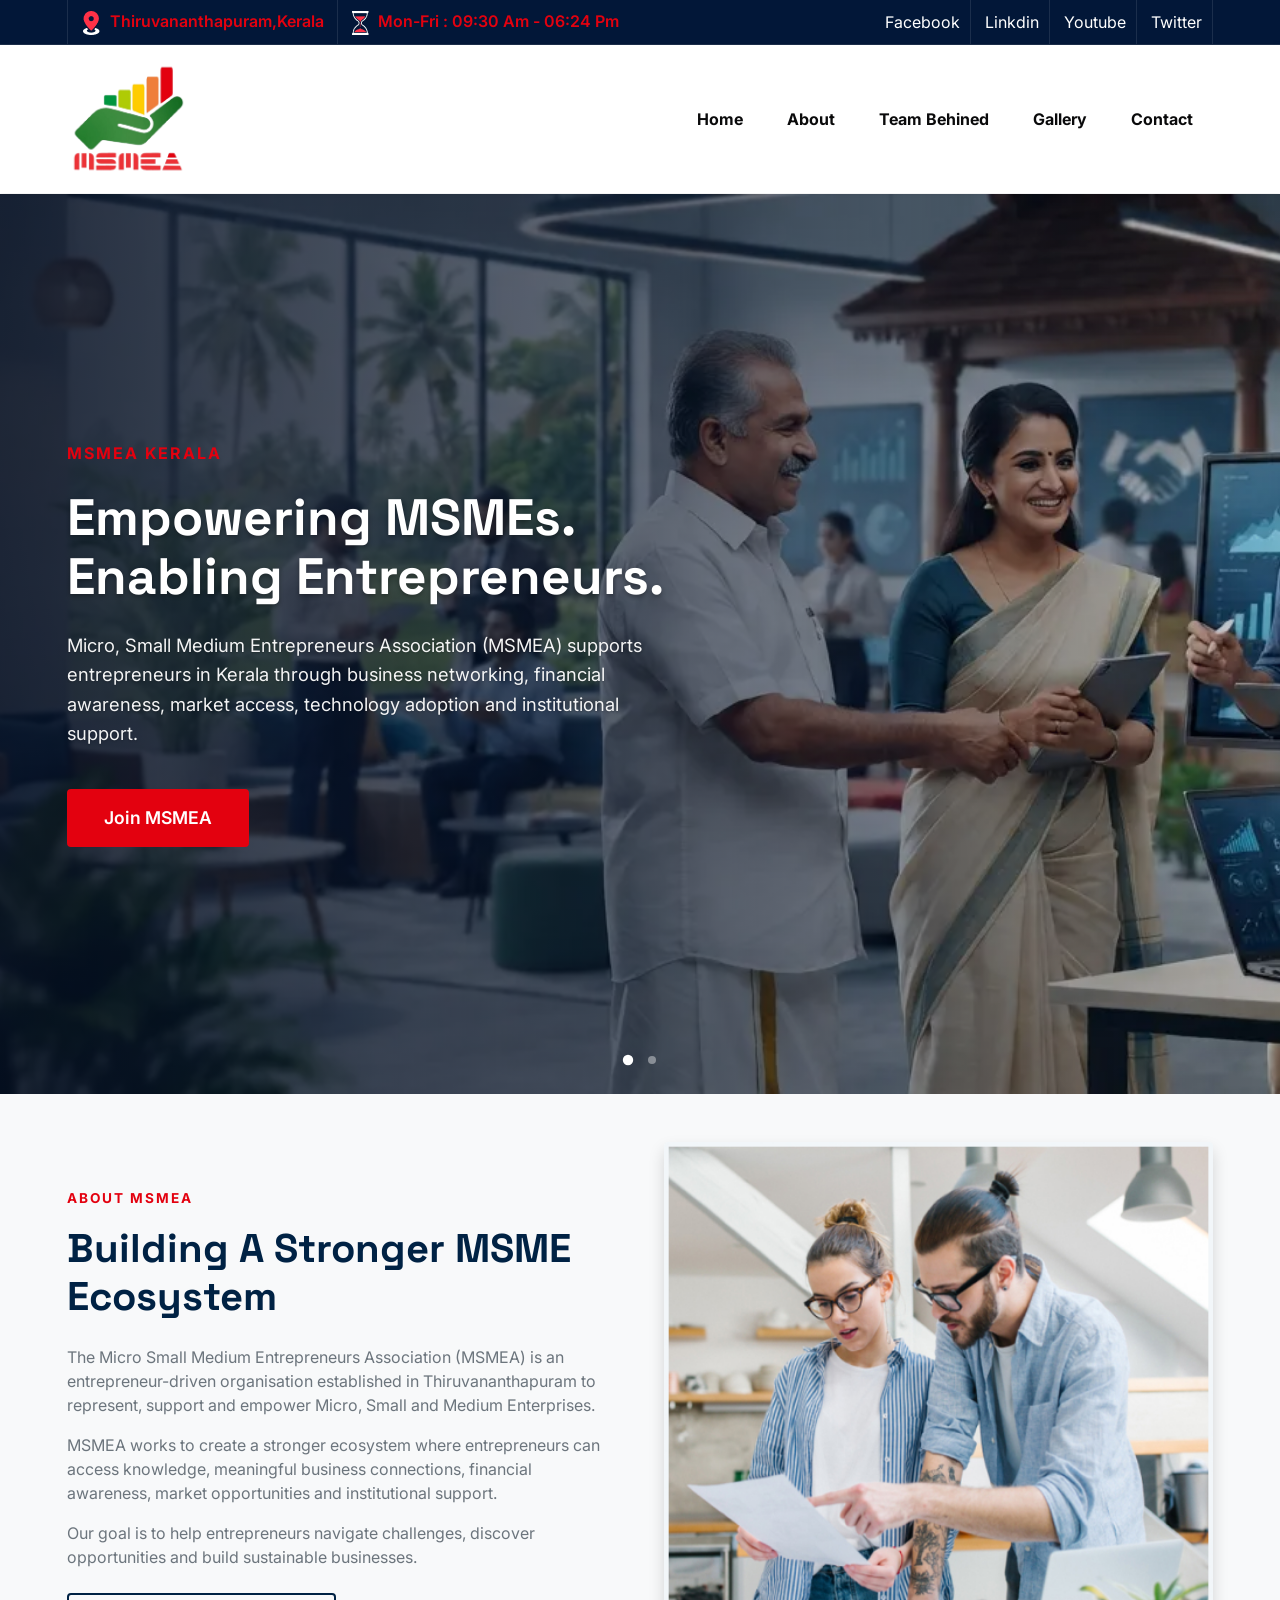
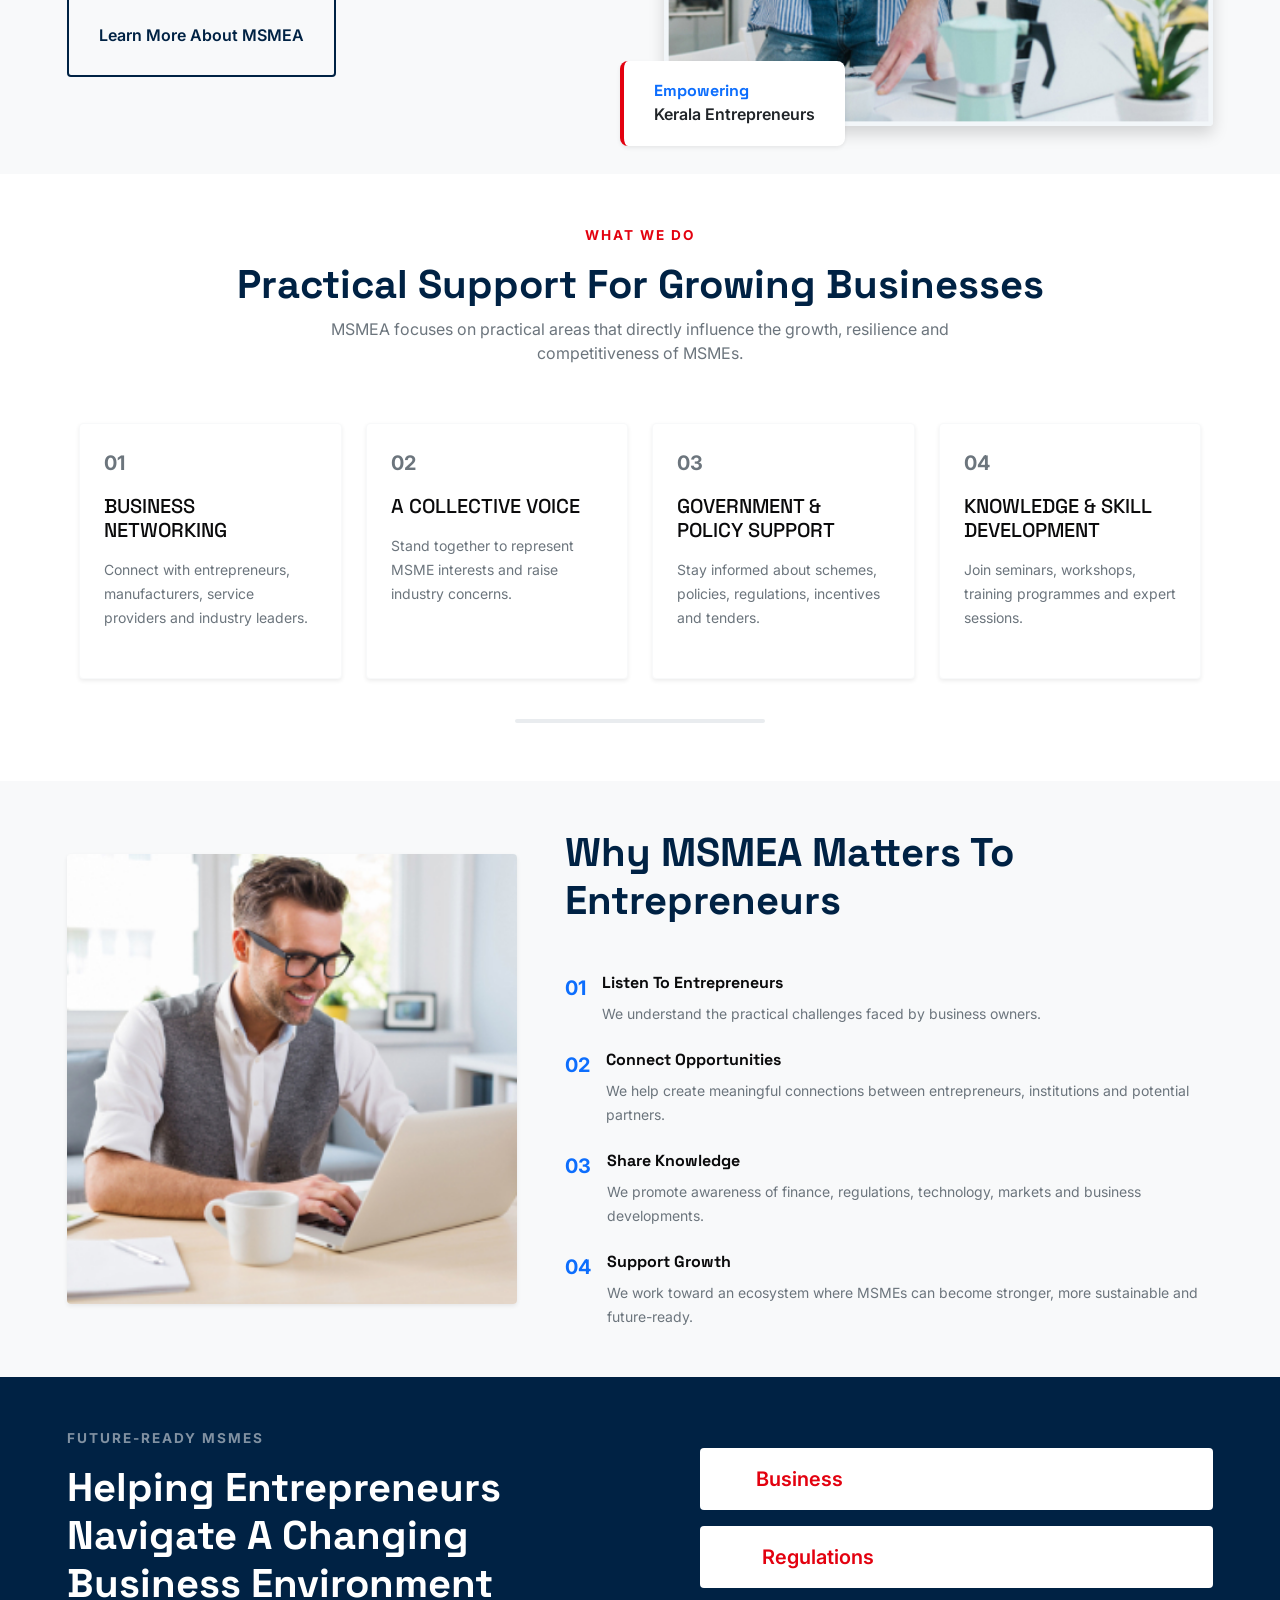
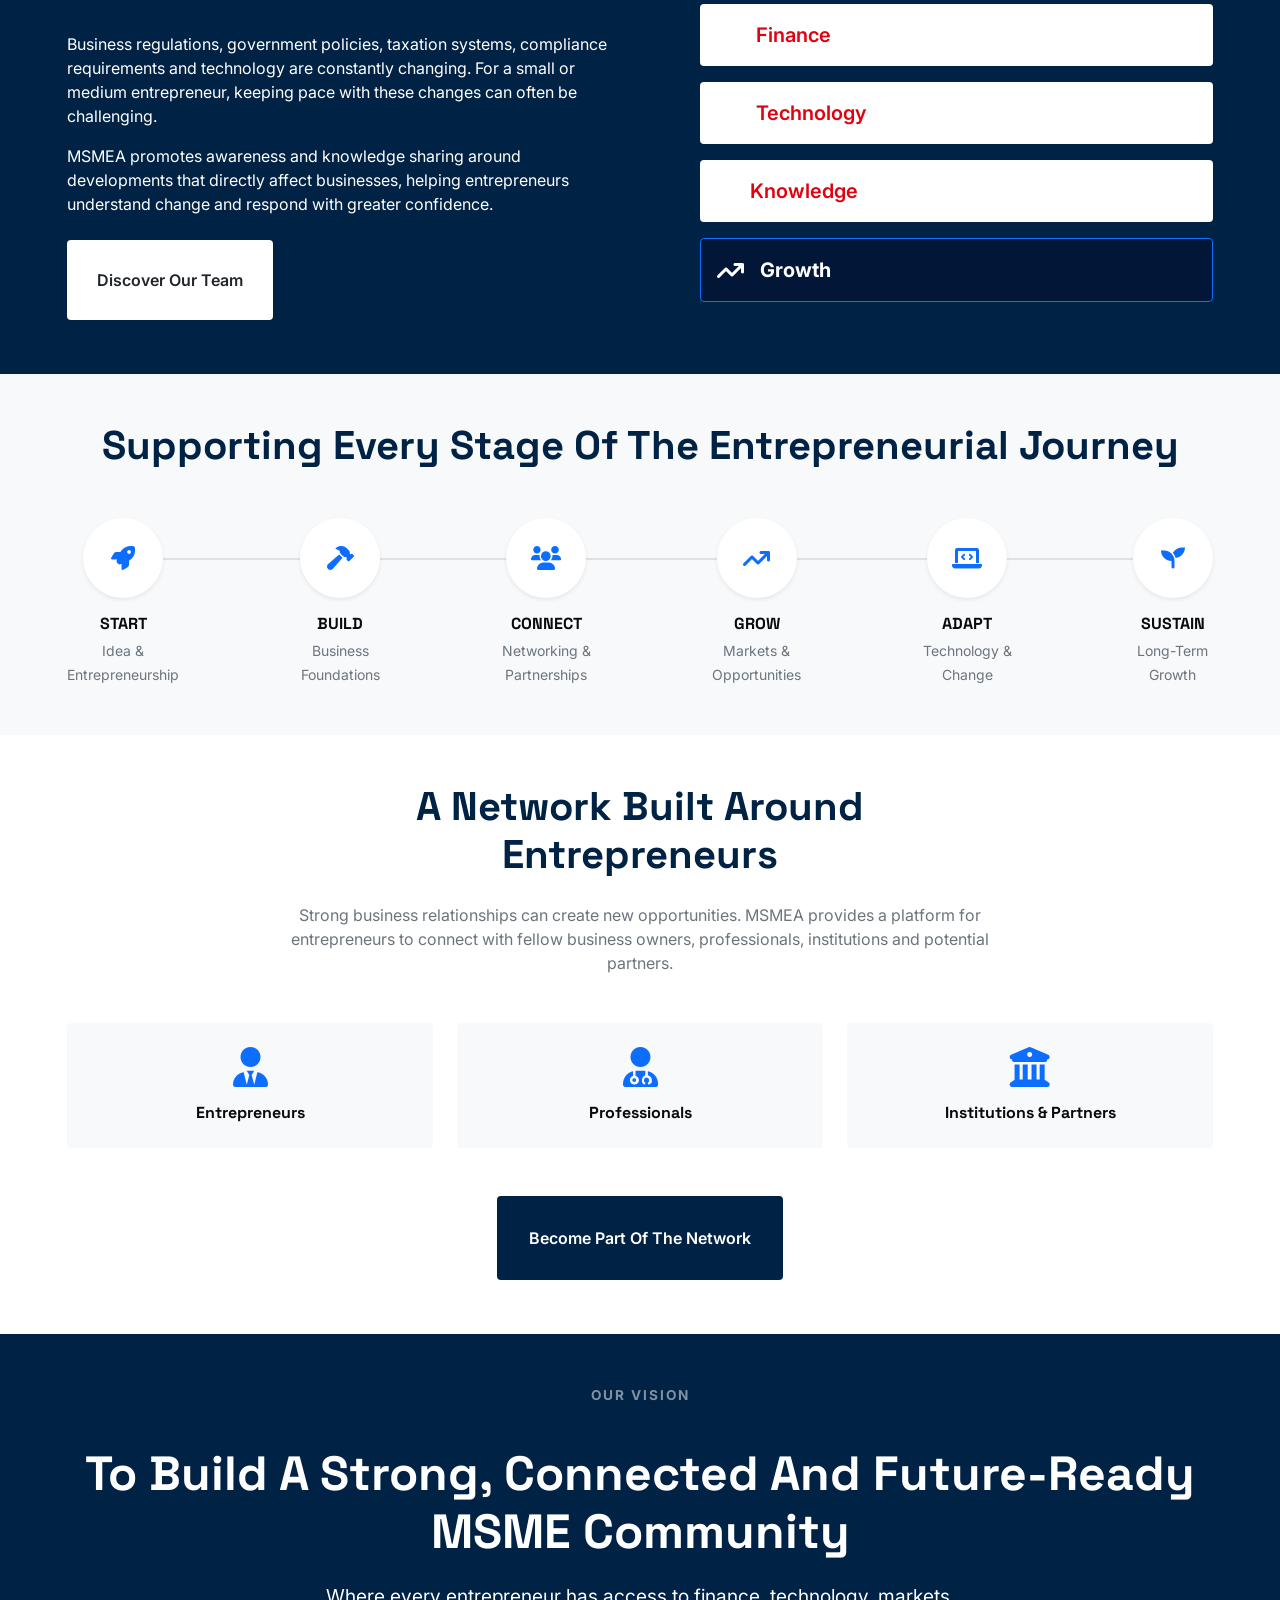
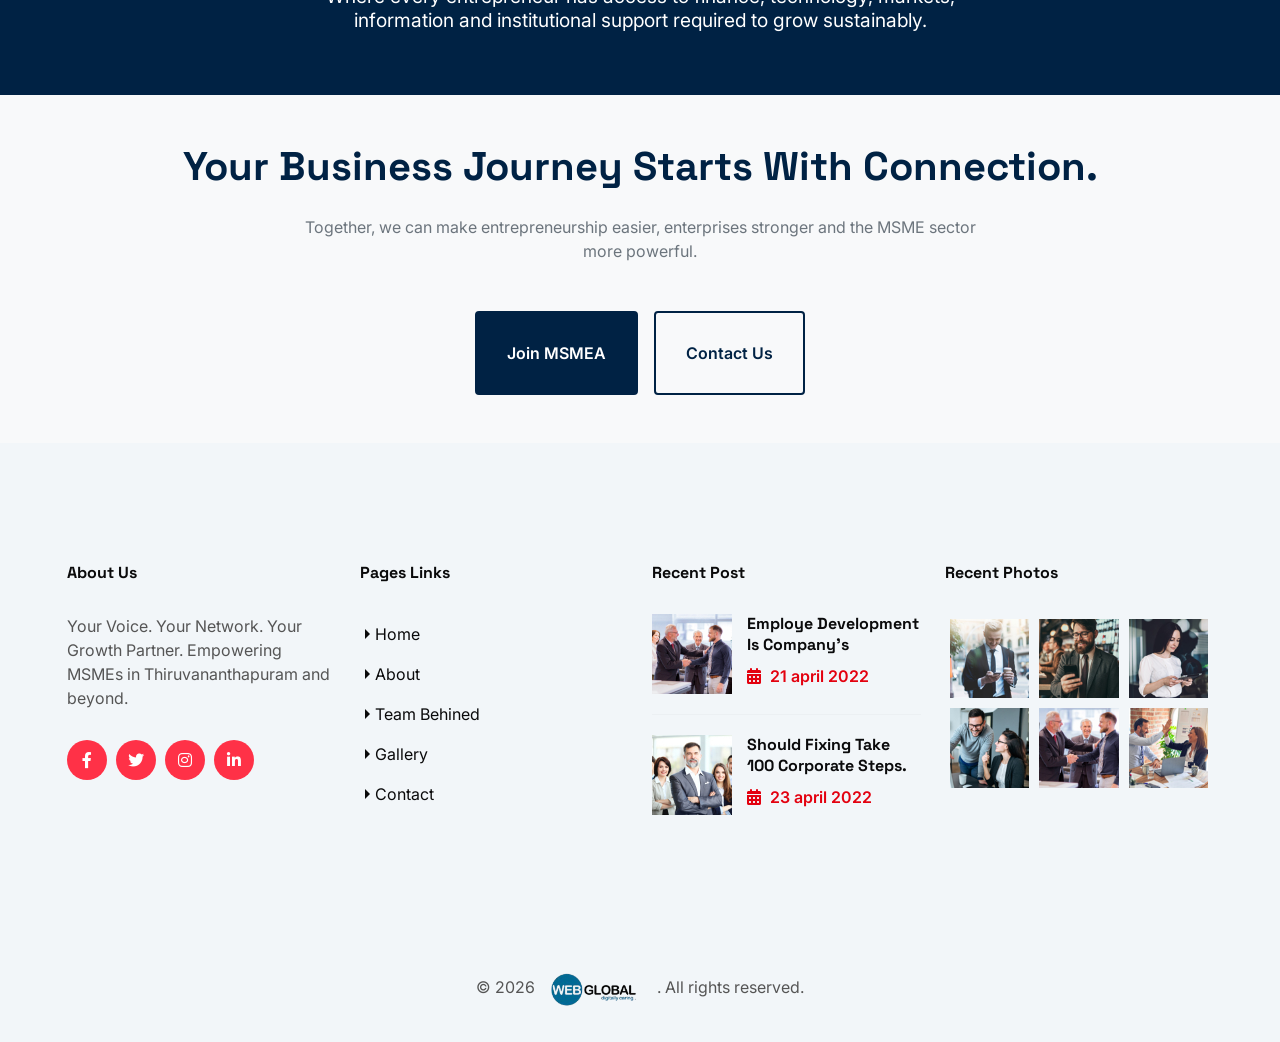
==== commit f07b3722: "Update copyright year and map location" ====
--- a/index.html
+++ b/index.html
@@ -41,12 +41,12 @@
         <div class="header__top">
             <div class="container">
                 <div class="row align-items-center">
-                    <div class="col-xl-6 col-12">
+                    <div class="col-xl-8 col-12">
                         <div class="info">
                             <ul>
                                 <li>
                                     <img src="assets/images/header/icon/01.png" alt="icon" />
-                                    <span>240 Parkway United States</span>
+                                    <span>Thiruvananthapuram,Kerala </span>
                                 </li>
                                 <li>
                                     <img src="assets/images/header/icon/02.png" alt="icon" />
@@ -55,7 +55,7 @@
                             </ul>
                         </div>
                     </div>
-                    <div class="col-xl-6 col-12">
+                    <div class="col-xl-4 col-12">
                         <div class="social text-xl-end">
                             <ul>
                                 <li><a href="#">facebook</a></li>
@@ -640,7 +640,7 @@
         <div class="footer__bottom">
             <div class="container">
                 <div class="footer__copytext text-center">
-                    <p>&copy; 2022 <a href="https://www.webgbl.com/">
+                    <p>&copy; 2026 <a href="https://www.webgbl.com/">
                             <img src="assets/images/webgbl-logo.png" class="copywrite-logo" />
                         </a>. All rights reserved.</p>
                 </div>
--- a/assets/css/home-modern.css
+++ b/assets/css/home-modern.css
@@ -225,7 +225,8 @@
     position: relative;
     width: 100%;
     overflow: hidden;
-    padding: 10px 0; /* breathing room for box-shadows */
+    padding: 10px 0;
+    /* breathing room for box-shadows */
 }
 
 .what-we-do-track-v2 {
@@ -329,12 +330,25 @@
 @media (max-width: 1199.98px) {
     .home-hero-v2 {
         min-height: 88vh;
-    }
-}
+
+    }
+
+    .progression-v2.d-flex.flex-column.gap-3.ms-lg-5 {
+        display: grid !important;
+        grid-template-columns: 1fr 1fr !important;
+    }
+}
+
 
 @media (max-width: 991.98px) {
     .home-hero-v2 {
-        min-height: 80vh;
+        min-height: 70vh;
+
+    }
+
+    .progression-v2.d-flex.flex-column.gap-3.ms-lg-5 {
+        display: grid !important;
+        grid-template-columns: 1fr 1fr !important;
     }
 
     .home-hero-overlay-v2 {
@@ -347,13 +361,51 @@
 
     .timeline-v2 {
         flex-direction: column !important;
-        align-items: center !important;
+        align-items: stretch !important;
+        max-width: 450px;
+        margin: 0 auto;
     }
 
     .timeline-item-v2 {
-        margin-bottom: 2rem;
+        margin-bottom: 2rem !important;
         width: 100%;
         position: relative;
+        display: grid !important;
+        grid-template-columns: 80px 1fr;
+        grid-template-rows: auto auto;
+        column-gap: 1.5rem;
+        align-content: center;
+        text-align: left !important;
+    }
+
+    .timeline-item-v2:last-child {
+        margin-bottom: 0 !important;
+    }
+
+    .timeline-icon-v2 {
+        grid-column: 1 / 2;
+        grid-row: 1 / 3;
+        margin: 0 !important;
+        align-self: center;
+        z-index: 1;
+    }
+
+    .timeline-item-v2 h6 {
+        grid-column: 2 / 3;
+        grid-row: 1 / 2;
+        align-self: end;
+        margin-bottom: 0.25rem !important;
+    }
+
+    .timeline-item-v2 p {
+        grid-column: 2 / 3;
+        grid-row: 2 / 3;
+        align-self: start;
+        margin-bottom: 0 !important;
+    }
+
+    .timeline-item-v2 p br {
+        display: none;
     }
 
     /* Vertical line for mobile timeline */
@@ -362,7 +414,8 @@
         position: absolute;
         top: 0;
         bottom: 0;
-        left: 50%;
+        left: 40px;
+        /* Center of the 80px icon */
         width: 2px;
         background: #dee2e6;
         transform: translateX(-50%);
@@ -371,14 +424,25 @@
 }
 
 @media (max-width: 767.98px) {
+    .footer__bottom img {
+        width: 30% !important;
+    }
+    .logo img {
+    width: 120px;
+}
+
     .home-hero-v2 {
         min-height: 82vh;
-        padding-top: 80px;
+
         padding-bottom: 60px;
     }
 
+    .progression-item-v2.p-3.rounded.bg-white.bg-opacity-10.d-flex.align-items-center {
+        padding: 0.4rem !important;
+    }
+
     .home-hero-content-v2 {
-        padding: 0 15px;
+        padding: 120px 15px;
     }
 
     .home-hero-description-v2 {
@@ -410,4 +474,13 @@
         margin-top: 20px;
         display: inline-block;
     }
+}
+
+/* Tablet Responsive View Fixes for Slider */
+@media (min-width: 768px) and (max-width: 1024px) {
+    .home-hero-v2 {
+        height: 60vh !important;
+        min-height: 500px !important;
+        margin-top: 100px !important;
+    }
 }
